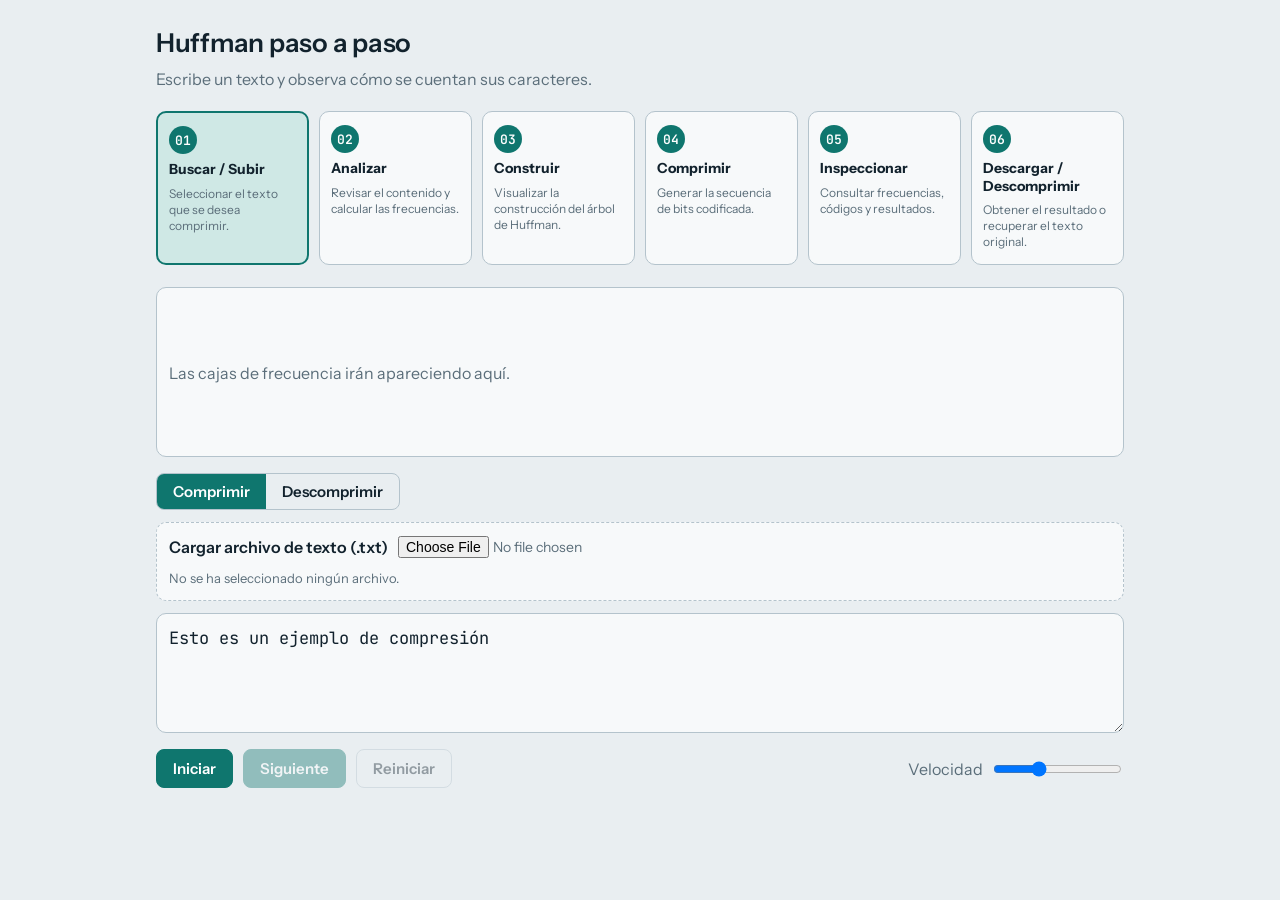
==== huffman_visualizer.html @ 6d9da66b "feat: add local txt file loading" ====
<!DOCTYPE html>
<html lang="es">
<head>
<meta charset="utf-8">
<meta name="viewport" content="width=device-width, initial-scale=1, viewport-fit=cover">
<title>Huffman paso a paso</title>
<link rel="preconnect" href="https://fonts.googleapis.com">
<link href="https://fonts.googleapis.com/css2?family=Instrument+Sans:wght@400;600&family=JetBrains+Mono:wght@400;600&display=swap" rel="stylesheet">
<style>
:root{
  --bg:#e9eef1; --panel:#f7f9fa; --ink:#12222d; --mute:#5b6e7a; --line:#b4c3cc;
  --teal:#0f766e; --teal-t:#cfe8e5; --amber:#e8a010; --on-teal:#fff;
  color-scheme:light;
  box-sizing:border-box;
  padding-top:env(safe-area-inset-top,0px); padding-bottom:env(safe-area-inset-bottom,0px);
}
@media (prefers-color-scheme:dark){
  :root:not([data-theme="light"]){
    --bg:#0f1a21; --panel:#162530; --ink:#e3edf2; --mute:#8fa5b2; --line:#34505f;
    --teal:#3cb8ab; --teal-t:#1e4a4a; --amber:#f2b632; --on-teal:#06231f; color-scheme:dark;
  }
}
:root[data-theme="dark"]{
  --bg:#0f1a21; --panel:#162530; --ink:#e3edf2; --mute:#8fa5b2; --line:#34505f;
  --teal:#3cb8ab; --teal-t:#1e4a4a; --amber:#f2b632; --on-teal:#06231f; color-scheme:dark;
}
html{scroll-padding-top:env(safe-area-inset-top,0px)}
*{box-sizing:border-box}
body{margin:0;background:var(--bg);color:var(--ink);font:16px/1.5 "Instrument Sans",system-ui,sans-serif}
main{max-width:1000px;margin:0 auto;padding:24px 16px 48px}
h1{font-size:26px;margin:0 0 4px;font-weight:600;letter-spacing:-.01em}
.sub{margin:0 0 20px;color:var(--mute)}
.panel{background:var(--panel);border:1px solid var(--line);border-radius:10px;padding:14px}
#stack{display:flex;gap:12px;align-items:flex-start;overflow-x:auto;position:relative;min-height:170px;padding:12px 4px 10px;margin-bottom:16px}
#stack:empty::before{content:"Las cajas de frecuencia irán apareciendo aquí.";color:var(--mute);align-self:center;padding-left:8px}
.box{flex:none;width:68px;display:flex;flex-direction:column;align-items:center;gap:6px}
.count{font:600 18px "JetBrains Mono",ui-monospace,monospace;height:26px;opacity:0;transition:opacity .3s}
.counting .count{opacity:1}
.body{width:100%;min-height:64px;border:2px solid var(--teal);border-radius:8px;background:var(--teal-t);padding:4px;display:flex;flex-wrap:wrap;gap:2px;align-content:flex-start}
.l{width:26px;height:26px;line-height:26px;text-align:center;font:600 15px "JetBrains Mono",ui-monospace,monospace;color:var(--ink);transition:opacity .2s,transform .2s}
.l.out{opacity:0;transform:scale(.4)}
.key{font:600 14px "JetBrains Mono",ui-monospace,monospace;color:var(--mute);min-width:26px;text-align:center;border-top:2px solid var(--line);padding-top:2px}
#view{position:relative;max-height:42vh;overflow:auto;padding:6px;margin-bottom:16px}
.cell{display:inline-block;width:32px;height:32px;line-height:32px;text-align:center;border-radius:4px;font:400 20px "JetBrains Mono",ui-monospace,monospace;vertical-align:top;transition:background .3s}
.cell.seen{background:var(--teal-t)}
.cell.nl{color:var(--mute);font-size:14px}
#ptr{position:absolute;left:0;top:0;width:32px;height:32px;border:2px solid var(--amber);border-radius:4px;pointer-events:none;transition:transform .2s ease}
.fly{position:fixed;z-index:50;transform-origin:0 0;text-align:center;font:600 20px "JetBrains Mono",ui-monospace,monospace;line-height:32px;color:var(--amber);pointer-events:none}

.file-picker{
  display:flex;
  flex-wrap:wrap;
  align-items:center;
  gap:10px;
  margin:0 0 12px;
  padding:12px;
  border:1px dashed var(--line);
  border-radius:10px;
  background:var(--panel);
}
.file-picker label{font-weight:600;color:var(--ink)}
.file-picker input[type="file"]{
  max-width:100%;
  color:var(--mute);
  font:14px "Instrument Sans",system-ui,sans-serif;
}
.file-info{
  flex-basis:100%;
  color:var(--mute);
  font-size:13px;
  overflow-wrap:anywhere;
}

textarea{display:block;width:100%;min-height:120px;resize:vertical;margin-bottom:16px;padding:12px;border:1px solid var(--line);border-radius:10px;background:var(--panel);color:var(--ink);font:400 17px/1.5 "JetBrains Mono",ui-monospace,monospace}
textarea:focus-visible,button:focus-visible,input:focus-visible{outline:3px solid var(--amber);outline-offset:2px}
.bar{display:flex;flex-wrap:wrap;gap:10px;align-items:center}
button{font:600 15px "Instrument Sans",system-ui,sans-serif;padding:9px 16px;border-radius:8px;border:1px solid var(--teal);background:var(--teal);color:var(--on-teal);cursor:pointer}
button.ghost{background:transparent;color:var(--ink);border-color:var(--line)}
button:disabled{opacity:.4;cursor:not-allowed}
label.sp{display:flex;gap:8px;align-items:center;color:var(--mute);margin-left:auto}
#status{min-height:1.5em;margin:14px 0 0;color:var(--mute)}
[hidden]{display:none!important}
#tree{overflow:auto;margin-bottom:16px;padding:12px}
#tin{position:relative}
#arrows{position:absolute;left:0;top:0;overflow:visible;pointer-events:none}
#arrows line{stroke:var(--mute);stroke-width:2}
#arrows marker path{fill:var(--mute)}
.node{position:absolute;left:0;top:0;width:52px;height:52px;border-radius:50%;display:flex;flex-direction:column;align-items:center;justify-content:center;border:2px solid var(--teal);background:var(--teal-t);line-height:1.1}
.node.in{border-color:var(--mute);background:var(--panel)}
.node.hot{outline:3px solid var(--amber);outline-offset:2px}
.node .w{font:600 16px "JetBrains Mono",ui-monospace,monospace}
.node .c{font:600 13px "JetBrains Mono",ui-monospace,monospace;color:var(--mute)}
.elabel{position:absolute;width:22px;height:22px;border-radius:50%;background:var(--panel);border:2px solid var(--amber);color:var(--ink);font:600 13px "JetBrains Mono",ui-monospace,monospace;display:flex;align-items:center;justify-content:center;transform:translate(-50%,-50%)}
.cbox{position:absolute;left:0;top:0;min-width:30px;height:28px;padding:0 7px;border-radius:6px;background:var(--amber);color:#1b1200;font:600 14px "JetBrains Mono",ui-monospace,monospace;display:flex;align-items:center;justify-content:center;white-space:nowrap;z-index:2}
.cbox.done{background:var(--teal-t);color:var(--ink);box-shadow:inset 0 0 0 2px var(--teal)}
#row{display:flex;gap:16px;align-items:flex-start;flex-wrap:wrap}
#row #tree{flex:1 1 420px;min-width:0}
#out{flex:0 1 260px;min-height:96px;margin-bottom:16px;display:flex;flex-wrap:wrap;gap:6px;align-content:flex-start}
.obox{min-width:30px;height:28px;padding:0 7px;border-radius:6px;background:var(--teal-t);color:var(--ink);box-shadow:inset 0 0 0 2px var(--teal);font:600 14px "JetBrains Mono",ui-monospace,monospace;display:flex;align-items:center;justify-content:center}
.cbox.fixed{position:fixed;z-index:60;pointer-events:none}
.seg{display:inline-flex;margin-bottom:12px;border:1px solid var(--line);border-radius:8px;overflow:hidden}
.seg button{background:transparent;color:var(--ink);border:0;border-radius:0;padding:8px 16px}
.seg button[aria-pressed="true"]{background:var(--teal);color:var(--on-teal)}
@media (prefers-reduced-motion:reduce){#ptr,.cell,.l,.count{transition:none}}

/* Flujo visual del proyecto: Issue #13 */
.workflow{
  display:grid;
  grid-template-columns:repeat(6,minmax(0,1fr));
  gap:10px;
  margin:0 0 22px;
}
.workflow-step{
  position:relative;
  min-height:126px;
  padding:13px 11px;
  border:1px solid var(--line);
  border-radius:10px;
  background:var(--panel);
  display:flex;
  flex-direction:column;
  gap:7px;
}
.workflow-step.active{
  border:2px solid var(--teal);
  background:var(--teal-t);
}
.workflow-number{
  width:28px;
  height:28px;
  display:grid;
  place-items:center;
  border-radius:50%;
  background:var(--teal);
  color:var(--on-teal);
  font:600 13px "JetBrains Mono",ui-monospace,monospace;
}
.workflow-step strong{font-size:14px;line-height:1.25}
.workflow-step span:last-child{font-size:12px;color:var(--mute);line-height:1.35}
@media(max-width:760px){
  .workflow{grid-template-columns:repeat(3,minmax(0,1fr))}
}
@media(max-width:440px){
  .workflow{grid-template-columns:repeat(2,minmax(0,1fr))}
}

</style>
</head>
<body>
<main>
  <h1>Huffman paso a paso</h1>
  <p class="sub" id="sub">Escribe un texto y observa cómo se cuentan sus caracteres.</p>

  <section class="workflow" aria-label="Etapas del proceso de compresión Huffman">
    <article class="workflow-step active">
      <span class="workflow-number">01</span>
      <strong>Buscar / Subir</strong>
      <span>Seleccionar el texto que se desea comprimir.</span>
    </article>
    <article class="workflow-step">
      <span class="workflow-number">02</span>
      <strong>Analizar</strong>
      <span>Revisar el contenido y calcular las frecuencias.</span>
    </article>
    <article class="workflow-step">
      <span class="workflow-number">03</span>
      <strong>Construir</strong>
      <span>Visualizar la construcción del árbol de Huffman.</span>
    </article>
    <article class="workflow-step">
      <span class="workflow-number">04</span>
      <strong>Comprimir</strong>
      <span>Generar la secuencia de bits codificada.</span>
    </article>
    <article class="workflow-step">
      <span class="workflow-number">05</span>
      <strong>Inspeccionar</strong>
      <span>Consultar frecuencias, códigos y resultados.</span>
    </article>
    <article class="workflow-step">
      <span class="workflow-number">06</span>
      <strong>Descargar / Descomprimir</strong>
      <span>Obtener el resultado o recuperar el texto original.</span>
    </article>
  </section>

  <div id="stack" class="panel" aria-label="Cajas de frecuencia"></div>

  <div id="row">
  <div id="tree" class="panel" hidden aria-label="Nodos y árbol de Huffman">
    <div id="tin"><svg id="arrows" width="0" height="0"><defs><marker id="ah" viewBox="0 0 10 10" refX="9" refY="5" markerWidth="7" markerHeight="7" orient="auto"><path d="M0 0L10 5L0 10z"/></marker></defs></svg></div>
  </div>
  <div id="out" class="panel" hidden aria-label="Texto codificado"></div>
  </div>

  <div class="seg" role="group" aria-label="Modo"><button id="mc" aria-pressed="true">Comprimir</button><button id="md" aria-pressed="false">Descomprimir</button></div>
  <div class="file-picker">
    <label for="fileInput">Cargar archivo de texto (.txt)</label>
    <input id="fileInput" type="file" accept=".txt,text/plain">
    <span id="fileInfo" class="file-info" aria-live="polite">No se ha seleccionado ningún archivo.</span>
  </div>
  <textarea id="text" aria-label="Texto a analizar">Esto es un ejemplo de compresión</textarea>
  <div id="view" class="panel" hidden></div>

  <div class="bar">
    <button id="start">Iniciar</button>
    <button id="next" disabled>Siguiente</button>
    <button id="reset" class="ghost" disabled>Reiniciar</button>
    <label class="sp">Velocidad <input id="speed" type="range" min="1" max="10" value="4"></label>
  </div>
  <p id="status" aria-live="polite"></p>
</main>

<script>
const CANCEL = Symbol("cancel");
const label = c => c === " " ? "␣" : c === "\n" ? "↵" : c === "\t" ? "⇥" : c;

class HuffmanViz {
  #text; #view; #stack; #status; #start; #next; #reset; #speed; #fileInput; #fileInfo;
  #fileBytes = new Uint8Array();
  #ptr = null; #cells = []; #boxes = new Map(); #token = 0;
  #tree; #tin; #arrows; #out; #mc; #md; #sub; #mode = "c"; #busy = false; #dActive = false; #ctext = ""; #chars = []; #codes = new Map(); #nodes = []; #queue = []; #stage = 0;

  constructor() {
    const g = id => document.getElementById(id);
    this.#text = g("text"); this.#view = g("view"); this.#stack = g("stack");
    this.#status = g("status"); this.#start = g("start"); this.#next = g("next");
    this.#reset = g("reset"); this.#speed = g("speed");
    this.#fileInput = g("fileInput"); this.#fileInfo = g("fileInfo");
    this.#fileInput.addEventListener("change", () => this.#loadFile());
    this.#tree = g("tree"); this.#tin = g("tin"); this.#arrows = g("arrows"); this.#out = g("out");
    this.#mc = g("mc"); this.#md = g("md"); this.#sub = g("sub");
    this.#mc.onclick = () => this.#setMode("c");
    this.#md.onclick = () => this.#setMode("d");
    this.#start.onclick = () => this.#run();
    this.#next.onclick = () => this.#advance();
    this.#reset.onclick = () => this.#restore();
    this.#sync();
  }

  async #loadFile() {
    const file = this.#fileInput.files?.[0];
    if (!file) return;

    if (!file.name.toLowerCase().endsWith(".txt")) {
      this.#fileInfo.textContent = "Selecciona un archivo con extensión .txt.";
      this.#status.textContent = "Formato no válido. Solo se permiten archivos .txt.";
      this.#fileInput.value = "";
      return;
    }

    try {
      // Se leen los bytes originales del archivo y se conservan en un Uint8Array.
      this.#fileBytes = new Uint8Array(await file.arrayBuffer());

      // La visualización actual trabaja con texto; por eso decodificamos los bytes UTF-8.
      const content = new TextDecoder("utf-8", { fatal: true }).decode(this.#fileBytes);

      this.#restore();
      this.#text.value = content;
      this.#ctext = content;
      this.#fileInfo.textContent =
        `${file.name} · ${this.#fileBytes.length.toLocaleString("es-MX")} bytes`;
      this.#status.textContent =
        `Archivo cargado correctamente: ${this.#fileBytes.length} bytes leídos en un Uint8Array. Pulsa Iniciar para analizar el texto.`;
      this.#text.hidden = false;
      this.#view.hidden = true;
    } catch (error) {
      this.#fileBytes = new Uint8Array();
      this.#fileInput.value = "";
      this.#fileInfo.textContent = "No se pudo leer el archivo como texto UTF-8.";
      this.#status.textContent =
        "Error al cargar el archivo. Verifica que sea un .txt codificado en UTF-8.";
    }
  }

  get #step() { return 1200 / Number(this.#speed.value); }

  #sleep(ms, t) {
    return new Promise(r => setTimeout(r, ms)).then(() => { if (t !== this.#token) throw CANCEL; });
  }

  #build(chars) {
    this.#text.hidden = true;
    this.#view.hidden = false;
    this.#view.innerHTML = "";
    this.#stack.innerHTML = "";
    this.#stack.classList.remove("counting");
    this.#boxes.clear();
    this.#clearTree();
    this.#chars = chars;
    this.#cells = chars.map(ch => {
      const s = document.createElement("span");
      s.className = "cell" + (ch === "\n" ? " nl" : "");
      s.textContent = ch === " " ? "\u00a0" : ch === "\n" ? "↵" : ch;
      this.#view.append(s);
      if (ch === "\n") this.#view.append(document.createElement("br"));
      return s;
    });
    this.#ptr = document.createElement("div");
    this.#ptr.id = "ptr";
    this.#view.append(this.#ptr);
  }

  #newBox(ch) {
    const el = document.createElement("div");
    el.className = "box";
    el.innerHTML = '<div class="count">0</div><div class="body"></div><div class="key"></div>';
    el.querySelector(".key").textContent = label(ch);
    this.#stack.append(el);
    const box = { el, body: el.querySelector(".body"), count: el.querySelector(".count"), n: 0, letters: [] };
    this.#boxes.set(ch, box);
    return box;
  }

  #addLetter(box, ch) {
    const l = document.createElement("div");
    l.className = "l";
    l.textContent = label(ch);
    box.body.append(l);
    box.letters.push(l);
    return l;
  }

  #reveal(box) {
    const s = this.#stack, b = box.el;
    if (b.offsetLeft < s.scrollLeft || b.offsetLeft + b.offsetWidth > s.scrollLeft + s.clientWidth) {
      s.scrollLeft = b.offsetLeft - s.clientWidth / 2;
    }
  }

  async #run() {
    if (this.#mode === "d") return this.#runDecomp();
    const chars = [...this.#text.value];
    if (!chars.length) {
      this.#status.textContent = "Escribe un texto para empezar.";
      this.#text.focus();
      return;
    }
    const t = ++this.#token;
    this.#build(chars);
    this.#next.disabled = true;
    this.#busy = true;
    this.#sync();
    try {
      await this.#countPhase(chars, t);
      await this.#clearPhase(t);
    } catch (e) {
      if (e !== CANCEL) throw e;
    } finally {
      if (t === this.#token) { this.#busy = false; this.#sync(); }
    }
  }

  async #countPhase(chars, t) {
    for (let i = 0; i < chars.length; i++) {
      const ch = chars[i], cell = this.#cells[i], step = this.#step;
      this.#status.textContent = `Etapa 1: leyendo carácter ${i + 1} de ${chars.length}`;
      cell.scrollIntoView({ block: "nearest" });
      this.#ptr.style.transitionDuration = Math.min(300, step * 0.5) + "ms";
      this.#ptr.style.transform = `translate(${cell.offsetLeft}px,${cell.offsetTop}px)`;
      await this.#sleep(step * 0.6, t);

      let box = this.#boxes.get(ch);
      if (!box) {
        box = this.#newBox(ch);
        this.#reveal(box);
        box.el.animate([{ opacity: 0, transform: "scale(.6)" }, { opacity: 1, transform: "none" }], { duration: step * 0.5, easing: "ease-out" });
        await this.#sleep(step * 0.5, t);
        const l = this.#addLetter(box, ch);
        l.animate([{ transform: "scale(0)" }, { transform: "none" }], { duration: step * 0.3 });
        await this.#sleep(step * 0.3, t);
      } else {
        this.#reveal(box);
        const slot = this.#addLetter(box, ch);
        slot.style.visibility = "hidden";
        const a = cell.getBoundingClientRect(), b = slot.getBoundingClientRect();
        const f = document.createElement("div");
        f.className = "fly";
        f.textContent = label(ch);
        Object.assign(f.style, { left: a.left + "px", top: a.top + "px", width: a.width + "px", height: a.height + "px" });
        document.body.append(f);
        const d = Math.min(700, Math.max(200, step * 0.9));
        try {
          f.animate(
            [{ transform: "none" }, { transform: `translate(${b.left - a.left}px,${b.top - a.top}px) scale(${b.width / a.width},${b.height / a.height})` }],
            { duration: d, easing: "ease-in-out", fill: "forwards" }
          );
          await this.#sleep(d, t);
          slot.style.visibility = "visible";
        } finally { f.remove(); }
      }
      cell.classList.add("seen");
    }
  }

  async #clearPhase(t) {
    this.#status.textContent = "Etapa 2: contando las apariciones de cada carácter";
    this.#stack.classList.add("counting");
    await this.#sleep(this.#step, t);
    let any = true;
    while (any) {
      any = false;
      for (const b of this.#boxes.values()) {
        const l = b.letters.pop();
        if (!l) continue;
        any = true;
        l.classList.add("out");
        setTimeout(() => l.remove(), 220);
        b.count.textContent = ++b.n;
        b.count.animate([{ transform: "scale(1.5)" }, { transform: "none" }], { duration: 220 });
      }
      await this.#sleep(this.#step * 0.6, t);
    }
    const total = this.#cells.length;
    this.#status.textContent = `Listo: ${this.#boxes.size} caracteres distintos en ${total} en total. Pulsa Siguiente para continuar.`;
    this.#stage = 2;
    this.#next.disabled = false;
  }

  #clearTree() {
    this.#nodes = []; this.#queue = []; this.#stage = 0;
    this.#tree.hidden = true;
    this.#out.hidden = true; this.#out.innerHTML = ""; this.#codes.clear();
    this.#tin.querySelectorAll(".node,.elabel,.cbox").forEach(n => n.remove());
    this.#arrows.querySelectorAll("line").forEach(n => n.remove());
  }

  #mkNode(o) {
    const el = document.createElement("div");
    el.className = "node" + (o.l ? " in" : "");
    el.innerHTML = '<span class="w"></span>' + (o.l ? "" : '<span class="c"></span>');
    el.querySelector(".w").textContent = o.w;
    if (!o.l) el.querySelector(".c").textContent = label(o.ch);
    this.#tin.append(el);
    o.el = el; o.lines = [];
    if (o.l) {
      for (const c of [o.l, o.r]) {
        const ln = document.createElementNS("http://www.w3.org/2000/svg", "line");
        ln.setAttribute("marker-end", "url(#ah)");
        this.#arrows.append(ln);
        o.lines.push([ln, c]);
      }
    }
    this.#nodes.push(o);
    return o;
  }

  #draw(o) {
    o.el.style.transform = `translate(${o.x - 26}px,${o.y - 26}px)`;
    for (const [ln, c] of o.lines) {
      const dx = c.x - o.x, dy = c.y - o.y, len = Math.hypot(dx, dy) || 1;
      ln.setAttribute("x1", o.x + dx / len * 26); ln.setAttribute("y1", o.y + dy / len * 26);
      ln.setAttribute("x2", c.x - dx / len * 29); ln.setAttribute("y2", c.y - dy / len * 29);
    }
  }

  #layout() {
    const SLOT = 64, GAP = 84;
    let idx = 0;
    const h = o => o.l ? 1 + Math.max(h(o.l), h(o.r)) : 0;
    const H = Math.max(0, ...this.#queue.map(h));
    const walk = o => {
      if (!o.l) o.tx = idx++ * SLOT + SLOT / 2;
      else { walk(o.l); walk(o.r); o.tx = (o.l.tx + o.r.tx) / 2; }
      o.ty = 34 + (H - h(o)) * GAP;
    };
    this.#queue.forEach(walk);
    const w = idx * SLOT, ht = 68 + H * GAP;
    this.#tin.style.width = w + "px"; this.#tin.style.height = ht + "px";
    this.#arrows.setAttribute("width", w); this.#arrows.setAttribute("height", ht);
  }

  async #tween(d, t) {
    const ns = this.#nodes, t0 = performance.now();
    ns.forEach(o => { o.x0 = o.x; o.y0 = o.y; });
    await new Promise(res => {
      const f = now => {
        if (t !== this.#token) return res();
        const p = Math.min(1, (now - t0) / d), e = p < 0.5 ? 2 * p * p : 1 - Math.pow(-2 * p + 2, 2) / 2;
        for (const o of ns) { o.x = o.x0 + (o.tx - o.x0) * e; o.y = o.y0 + (o.ty - o.y0) * e; this.#draw(o); }
        p < 1 ? requestAnimationFrame(f) : res();
      };
      requestAnimationFrame(f);
    });
    if (t !== this.#token) throw CANCEL;
  }

  async #sortPhase(t) {
    const step = this.#step;
    this.#status.textContent = "Etapa 3: ordenando los nodos de menor a mayor frecuencia";
    this.#tree.hidden = false;
    this.#tree.scrollIntoView({ block: "nearest" });
    const origin = this.#tin.getBoundingClientRect();
    const nodes = [...this.#boxes.entries()].map(([ch, b], i) => {
      const r = b.el.getBoundingClientRect();
      const o = this.#mkNode({ w: b.n, ch, i });
      o.x = r.left + r.width / 2 - origin.left; o.y = 34;
      return o;
    });
    this.#queue = [...nodes].sort((a, b) => a.w - b.w || a.i - b.i);
    this.#layout();
    nodes.forEach(o => { this.#draw(o); o.el.animate([{ opacity: 0 }, { opacity: 1 }], { duration: step * 0.5 }); });
    await this.#sleep(step * 0.7, t);
    await this.#tween(Math.min(1800, step * 3), t);
  }

  async #mergePhase(t) {
    const q = this.#queue, step = this.#step;
    if (q.length < 2) { this.#status.textContent = "Solo hay un carácter distinto: el árbol es un único nodo."; return; }
    const fade = [{ opacity: 0 }, { opacity: 1 }];
    while (q.length > 1) {
      const [a, b] = q;
      this.#status.textContent = `Etapa 4: combinando ${a.w} + ${b.w} = ${a.w + b.w}`;
      a.el.classList.add("hot"); b.el.classList.add("hot");
      await this.#sleep(step * 0.6, t);
      q.splice(0, 2);
      const p = this.#mkNode({ w: a.w + b.w, l: a, r: b });
      q.unshift(p);
      this.#layout();
      p.x = p.tx; p.y = p.ty;
      this.#nodes.forEach(o => this.#draw(o));
      p.el.animate(fade, { duration: step * 0.5 });
      p.lines.forEach(([ln]) => ln.animate(fade, { duration: step * 0.5 }));
      await this.#tween(step * 0.8, t);
      a.el.classList.remove("hot"); b.el.classList.remove("hot");
      q.shift();
      let i = q.findIndex(o => o.w > p.w);
      if (i < 0) i = q.length;
      q.splice(i, 0, p);
      if (i > 0) { this.#layout(); await this.#tween(step * 1.2, t); }
    }
    this.#status.textContent = `Árbol de Huffman completo: la raíz suma ${q[0].w}.`;
  }

  #sync() {
    const lock = this.#busy || (this.#stage > 0 && this.#stage < 6), d = this.#mode === "d";
    this.#mc.disabled = lock; this.#md.disabled = lock;
    this.#fileInput.disabled = lock || d;
    this.#start.disabled = this.#busy || (!d && this.#stage > 0 && this.#stage < 6);
    this.#reset.disabled = !(this.#busy || (d ? this.#dActive : this.#stage > 0));
    if (d) this.#next.disabled = true;
  }

  #cleanD() {
    this.#dActive = false;
    document.querySelectorAll(".fly,.cbox.fixed").forEach(n => n.remove());
    this.#tin.querySelectorAll(".dbox").forEach(n => n.remove());
  }

  #setMode(m) {
    if (m === this.#mode) return;
    this.#cleanD();
    this.#mode = m;
    this.#mc.setAttribute("aria-pressed", m === "c");
    this.#md.setAttribute("aria-pressed", m === "d");
    this.#view.hidden = true;
    this.#text.hidden = false;
    this.#next.disabled = true;
    if (m === "d") {
      this.#ctext = this.#text.value;
      const ready = this.#stage === 6;
      this.#text.value = ready ? this.#chars.map(c => this.#codes.get(c)?.code ?? "").join("") : "";
      this.#text.placeholder = "Escribe una secuencia de 0 y 1";
      this.#text.setAttribute("aria-label", "Secuencia binaria a decodificar");
      this.#sub.textContent = "Escribe una secuencia de 0 y 1 y observa cómo el árbol la convierte en texto.";
      this.#status.textContent = ready ? "" : "Primero comprime un texto para construir el árbol.";
    } else {
      this.#text.value = this.#ctext;
      this.#text.placeholder = "";
      this.#text.setAttribute("aria-label", "Texto a analizar");
      this.#sub.textContent = "Escribe un texto y observa cómo se cuentan sus caracteres.";
      this.#status.textContent = "";
    }
    this.#sync();
  }

  async #runDecomp() {
    if (this.#stage !== 6) { this.#status.textContent = "Primero comprime un texto para construir el árbol."; return; }
    const raw = this.#text.value.replace(/\s+/g, "");
    if (!raw) { this.#status.textContent = "Escribe una secuencia de 0 y 1 para empezar."; this.#text.focus(); return; }
    if (/[^01]/.test(raw)) { this.#status.textContent = "Solo se admiten los caracteres 0 y 1."; return; }
    const bits = [...raw], t = ++this.#token;
    this.#cleanD();
    this.#dActive = true; this.#busy = true;
    this.#text.hidden = true; this.#view.hidden = false;
    this.#view.innerHTML = ""; this.#out.innerHTML = ""; this.#view.scrollTop = 0;
    this.#cells = bits.map(b => {
      const s = document.createElement("span");
      s.className = "cell"; s.textContent = b;
      this.#view.append(s);
      return s;
    });
    this.#ptr = document.createElement("div");
    this.#ptr.id = "ptr";
    this.#view.append(this.#ptr);
    this.#sync();
    try {
      await this.#decodePhase(bits, t);
    } catch (e) {
      if (e !== CANCEL) throw e;
    } finally {
      if (t === this.#token) { this.#busy = false; this.#sync(); }
    }
  }

  #restoreDecomp() {
    this.#token++;
    this.#busy = false;
    this.#cleanD();
    this.#out.innerHTML = "";
    this.#view.hidden = true;
    this.#text.hidden = false;
    this.#status.textContent = "";
    this.#sync();
  }

  async #decodePhase(bits, t) {
    const step = this.#step, v = this.#view, root = this.#queue[0], n = bits.length;
    const fade = [{ opacity: 0 }, { opacity: 1 }];
    const pos = (x, y) => `translate(${x}px,${y}px) translate(-50%,-50%)`;
    const glide = (el, from, to, d) => {
      el.style.transform = to;
      el.animate([{ transform: from }, { transform: to }], { duration: d, easing: "ease-in-out" });
    };
    const d = Math.min(550, step * 0.7);
    let node = root, box = null, count = 0;
    for (let i = 0; i < n; i++) {
      const bit = bits[i], cell = this.#cells[i];
      this.#status.textContent = `Descomprimiendo: leyendo bit ${i + 1} de ${n}`;
      if (cell.offsetTop < v.scrollTop || cell.offsetTop + 32 > v.scrollTop + v.clientHeight) v.scrollTop = cell.offsetTop - v.clientHeight / 2;
      this.#ptr.style.transitionDuration = Math.min(300, step * 0.5) + "ms";
      this.#ptr.style.transform = `translate(${cell.offsetLeft}px,${cell.offsetTop}px)`;
      if (!box) {
        box = document.createElement("div");
        box.className = "cbox dbox";
        box.style.transform = pos(root.x, root.y);
        this.#tin.append(box);
        box.animate(fade, { duration: step * 0.3 });
      }
      this.#frame([cell, box]);
      await this.#sleep(step * 0.5, t);

      const a = cell.getBoundingClientRect(), b = box.getBoundingClientRect();
      const f = document.createElement("div");
      f.className = "fly"; f.textContent = bit;
      Object.assign(f.style, { left: a.left + "px", top: a.top + "px", width: a.width + "px", height: a.height + "px" });
      document.body.append(f);
      try {
        f.animate(
          [{ transform: "none" }, { transform: `translate(${b.left + b.width / 2 - a.left - a.width * 0.3}px,${b.top + b.height / 2 - a.top - a.height * 0.3}px) scale(.6)` }],
          { duration: d, easing: "ease-in-out", fill: "forwards" }
        );
        await this.#sleep(d, t);
      } finally { f.remove(); }
      box.textContent += bit;
      cell.classList.add("seen");

      if (node.l) {
        const next = bit === "0" ? node.l : node.r;
        await this.#sleep(step * 0.2, t);
        glide(box, pos(node.x, node.y), pos(next.x, next.y), d);
        await this.#sleep(d, t);
        node = next;
      }
      if (!node.l) {
        box.textContent = label(node.ch);
        await this.#sleep(step * 0.4, t);
        const slot = document.createElement("div");
        slot.className = "obox"; slot.textContent = label(node.ch); slot.style.visibility = "hidden";
        this.#out.append(slot);
        this.#frame([box, slot]);
        const r = box.getBoundingClientRect(), c = slot.getBoundingClientRect();
        const ox = r.left + r.width / 2, oy = r.top + r.height / 2;
        const g = document.createElement("div");
        g.className = "cbox fixed"; g.textContent = label(node.ch);
        g.style.left = ox + "px"; g.style.top = oy + "px"; g.style.transform = pos(0, 0);
        document.body.append(g);
        box.remove();
        try {
          glide(g, pos(0, 0), pos(c.left + c.width / 2 - ox, c.top + c.height / 2 - oy), d);
          await this.#sleep(d, t);
          slot.style.visibility = "visible";
        } finally { g.remove(); }
        box = null; node = root; count++;
      }
    }
    this.#status.textContent = box
      ? `Descompresión terminada: ${count} caracteres. Los últimos bits no llegan a ninguna hoja.`
      : `Descompresión completa: ${count} caracteres recuperados.`;
  }

  #frame(els) {
    const r = els.map(e => e.getBoundingClientRect()), vh = window.innerHeight;
    const top = Math.min(...r.map(x => x.top)), bot = Math.max(...r.map(x => x.bottom));
    if (top >= 8 && bot <= vh - 8) return;
    window.scrollBy(0, bot - top <= vh - 16 ? (top + bot) / 2 - vh / 2 : r[0].top - vh / 2);
  }

  async #composePhase(t) {
    const step = this.#step, v = this.#view, n = this.#chars.length;
    this.#out.hidden = false;
    this.#cells.forEach(c => c.classList.remove("seen"));
    v.scrollTop = 0;
    const pos = (x, y) => `translate(${x}px,${y}px) translate(-50%,-50%)`;
    const glide = (el, from, to, d) => {
      el.style.transform = to;
      el.animate([{ transform: from }, { transform: to }], { duration: d, easing: "ease-in-out" });
    };
    const d = Math.min(550, step * 0.7);
    let bits = 0;
    for (let i = 0; i < n; i++) {
      const ch = this.#chars[i], cell = this.#cells[i], { leaf, code } = this.#codes.get(ch);
      this.#status.textContent = `Etapa 6: codificando carácter ${i + 1} de ${n}`;
      if (cell.offsetTop < v.scrollTop || cell.offsetTop + 32 > v.scrollTop + v.clientHeight) v.scrollTop = cell.offsetTop - v.clientHeight / 2;
      this.#ptr.style.transitionDuration = Math.min(300, step * 0.5) + "ms";
      this.#ptr.style.transform = `translate(${cell.offsetLeft}px,${cell.offsetTop}px)`;
      const slot = document.createElement("div");
      slot.className = "obox"; slot.textContent = code; slot.style.visibility = "hidden";
      this.#out.append(slot);
      this.#frame([cell, leaf.el, slot]);
      await this.#sleep(step * 0.5, t);

      const a = cell.getBoundingClientRect(), b = leaf.el.getBoundingClientRect(), c = slot.getBoundingClientRect();
      const ox = a.left + a.width / 2, oy = a.top + a.height / 2;
      const p1 = pos(b.left + b.width / 2 - ox, b.top + b.height / 2 - oy);
      const f = document.createElement("div");
      f.className = "cbox fixed"; f.textContent = label(ch);
      f.style.left = ox + "px"; f.style.top = oy + "px"; f.style.transform = pos(0, 0);
      document.body.append(f);
      try {
        glide(f, pos(0, 0), p1, d);
        await this.#sleep(d, t);
        f.textContent = code;
        await this.#sleep(step * 0.3, t);
        glide(f, p1, pos(c.left + c.width / 2 - ox, c.top + c.height / 2 - oy), d);
        await this.#sleep(d, t);
        slot.style.visibility = "visible";
      } finally { f.remove(); }
      cell.classList.add("seen");
      bits += code.length;
    }
    this.#status.textContent = `Texto codificado: ${bits} bits en lugar de ${n * 8} (8 bits por carácter).`;
  }

  async #codePhase(t) {
    const step = this.#step, root = this.#queue[0], fade = [{ opacity: 0 }, { opacity: 1 }];
    this.#status.textContent = "Etapa 5: asignando códigos (arista izquierda = 0, derecha = 1)";
    this.#tin.style.height = (parseFloat(this.#tin.style.height) + 56) + "px";
    const labels = o => {
      if (!o.l) return;
      for (const [c, b] of [[o.l, 0], [o.r, 1]]) {
        const e = document.createElement("div");
        e.className = "elabel"; e.textContent = b;
        e.style.left = (o.x + c.x) / 2 + "px"; e.style.top = (o.y + c.y) / 2 + "px";
        this.#tin.append(e);
        e.animate(fade, { duration: step * 0.5 });
        labels(c);
      }
    };
    labels(root);
    await this.#sleep(step * 0.8, t);

    const paths = [];
    const dfs = (o, nodes, bits) => {
      if (!o.l) { paths.push({ o, nodes, bits }); return; }
      dfs(o.l, [...nodes, o.l], [...bits, 0]);
      dfs(o.r, [...nodes, o.r], [...bits, 1]);
    };
    dfs(root, [root], []);
    paths.forEach(({ o, bits }) => this.#codes.set(o.ch, { leaf: o, code: bits.join("") || "0" }));

    const pos = (x, y) => `translate(${x}px,${y}px) translate(-50%,-50%)`;
    const glide = (el, x, y, d) => {
      const from = el.style.transform;
      el.style.transform = pos(x, y);
      el.animate([{ transform: from }, { transform: pos(x, y) }], { duration: d, easing: "ease-in-out" });
    };
    const d = Math.min(600, step * 0.7);
    for (const { o, nodes, bits } of paths) {
      const box = document.createElement("div");
      box.className = "cbox";
      box.style.transform = pos(root.x, root.y);
      this.#tin.append(box);
      box.animate(fade, { duration: step * 0.3 });
      await this.#sleep(step * 0.4, t);
      for (let i = 1; i < nodes.length; i++) {
        glide(box, nodes[i].x, nodes[i].y, d);
        await this.#sleep(d / 2, t);
        box.textContent += bits[i - 1];
        await this.#sleep(d / 2, t);
      }
      if (!bits.length) box.textContent = "0";
      glide(box, o.x, o.y + 52, d);
      await this.#sleep(d + step * 0.2, t);
      box.classList.add("done");
    }
    this.#status.textContent = `Códigos listos: ${paths.length} hojas, cada una con su código.`;
  }

  async #advance() {
    const t = this.#token;
    this.#next.disabled = true;
    this.#busy = true;
    this.#sync();
    try {
      if (this.#stage === 2) {
        this.#stage = 3;
        await this.#sortPhase(t);
        this.#status.textContent = "Etapa 3 lista: nodos ordenados de menor a mayor. Pulsa Siguiente para combinarlos.";
        this.#next.disabled = false;
      } else if (this.#stage === 3) {
        this.#stage = 4;
        await this.#mergePhase(t);
        this.#status.textContent += " Pulsa Siguiente para generar los códigos.";
        this.#next.disabled = false;
      } else if (this.#stage === 4) {
        this.#stage = 5;
        await this.#codePhase(t);
        this.#status.textContent += " Pulsa Siguiente para componer el texto codificado.";
        this.#next.disabled = false;
      } else if (this.#stage === 5) {
        this.#stage = 6;
        await this.#composePhase(t);
      }
    } catch (e) {
      if (e !== CANCEL) throw e;
    } finally {
      if (t === this.#token) { this.#busy = false; this.#sync(); }
    }
  }

  #restore() {
    if (this.#mode === "d") return this.#restoreDecomp();
    this.#busy = false;
    this.#token++;
    document.querySelectorAll(".fly").forEach(n => n.remove());
    this.#stack.innerHTML = "";
    this.#stack.classList.remove("counting");
    this.#boxes.clear();
    this.#cells = [];
    this.#clearTree();
    this.#view.hidden = true;
    this.#text.hidden = false;
    this.#start.disabled = false;
    this.#next.disabled = true;
    this.#reset.disabled = true;
    this.#status.textContent = "";
    this.#sync();
  }
}

new HuffmanViz();
</script>
</body>
</html>
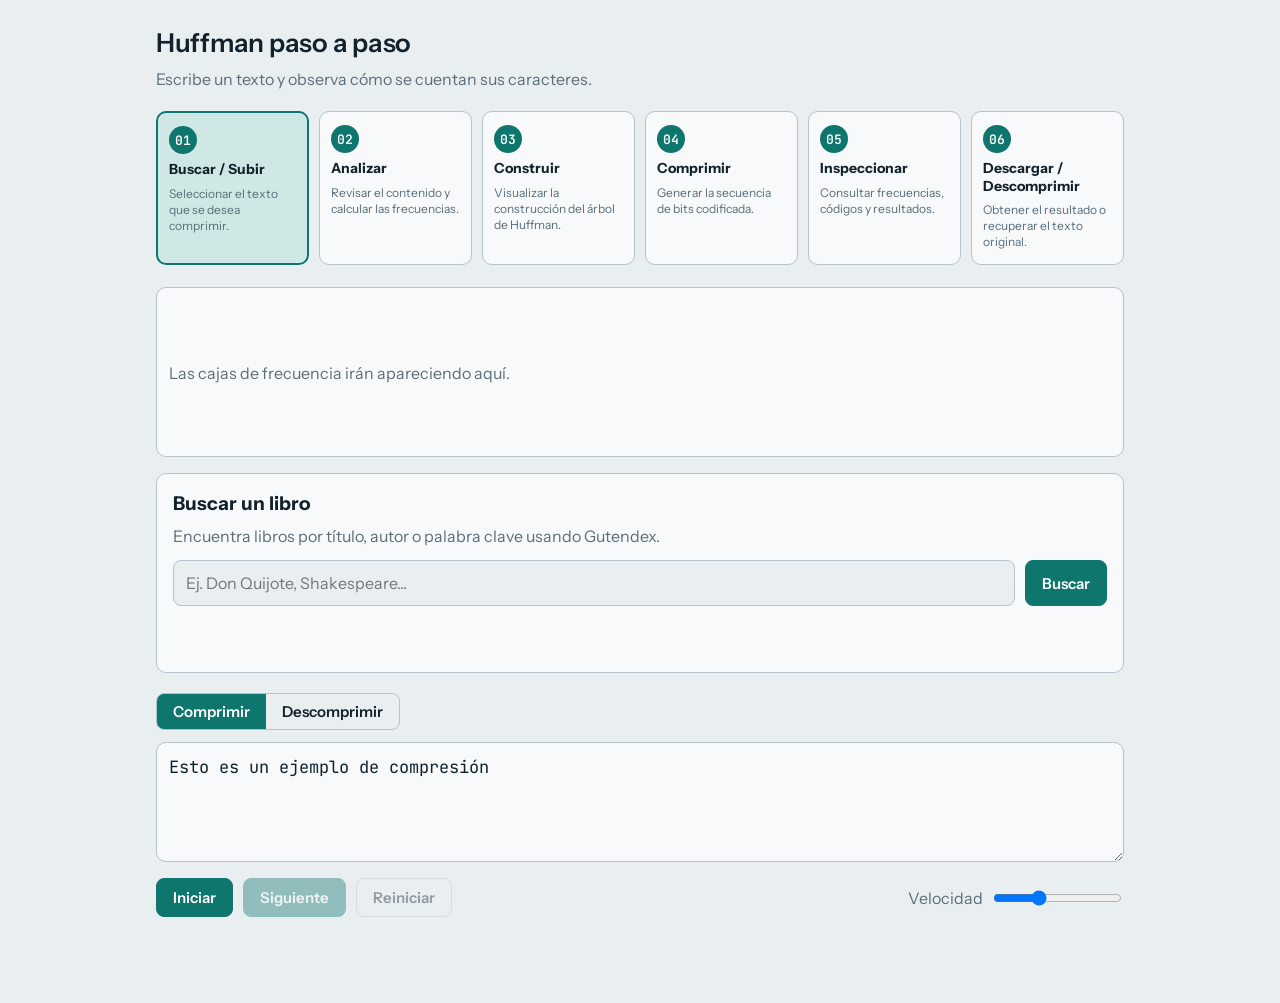
==== commit f55873d0: "Update huffman_visualizer.html feat: add Gutendex book search and selection" ====
--- a/huffman_visualizer.html
+++ b/huffman_visualizer.html
@@ -46,31 +46,6 @@
 .cell.nl{color:var(--mute);font-size:14px}
 #ptr{position:absolute;left:0;top:0;width:32px;height:32px;border:2px solid var(--amber);border-radius:4px;pointer-events:none;transition:transform .2s ease}
 .fly{position:fixed;z-index:50;transform-origin:0 0;text-align:center;font:600 20px "JetBrains Mono",ui-monospace,monospace;line-height:32px;color:var(--amber);pointer-events:none}
-
-.file-picker{
-  display:flex;
-  flex-wrap:wrap;
-  align-items:center;
-  gap:10px;
-  margin:0 0 12px;
-  padding:12px;
-  border:1px dashed var(--line);
-  border-radius:10px;
-  background:var(--panel);
-}
-.file-picker label{font-weight:600;color:var(--ink)}
-.file-picker input[type="file"]{
-  max-width:100%;
-  color:var(--mute);
-  font:14px "Instrument Sans",system-ui,sans-serif;
-}
-.file-info{
-  flex-basis:100%;
-  color:var(--mute);
-  font-size:13px;
-  overflow-wrap:anywhere;
-}
-
 textarea{display:block;width:100%;min-height:120px;resize:vertical;margin-bottom:16px;padding:12px;border:1px solid var(--line);border-radius:10px;background:var(--panel);color:var(--ink);font:400 17px/1.5 "JetBrains Mono",ui-monospace,monospace}
 textarea:focus-visible,button:focus-visible,input:focus-visible{outline:3px solid var(--amber);outline-offset:2px}
 .bar{display:flex;flex-wrap:wrap;gap:10px;align-items:center}
@@ -143,7 +118,95 @@
 @media(max-width:440px){
   .workflow{grid-template-columns:repeat(2,minmax(0,1fr))}
 }
-
+/* Buscador de libros Gutendex - Issue #20 */
+.book-search {
+  margin: 0 0 20px;
+  padding: 16px;
+  border: 1px solid var(--line);
+  border-radius: 10px;
+  background: var(--panel);
+}
+
+.book-search h2 {
+  margin: 0 0 6px;
+  font-size: 19px;
+}
+
+.book-search p {
+  color: var(--mute);
+  margin: 0 0 12px;
+}
+
+.book-search-form {
+  display: flex;
+  gap: 10px;
+  flex-wrap: wrap;
+}
+
+.book-search-form input {
+  flex: 1 1 220px;
+  min-width: 0;
+  padding: 10px 12px;
+  border: 1px solid var(--line);
+  border-radius: 8px;
+  background: var(--bg);
+  color: var(--ink);
+  font: inherit;
+}
+
+#book-results {
+  display: grid;
+  grid-template-columns: repeat(auto-fit, minmax(220px, 1fr));
+  gap: 10px;
+  margin-top: 14px;
+}
+
+.book-result {
+  padding: 12px;
+  border: 1px solid var(--line);
+  border-radius: 8px;
+  background: var(--bg);
+}
+
+.book-result h3 {
+  margin: 0 0 6px;
+  font-size: 16px;
+}
+
+.book-result p {
+  font-size: 13px;
+  margin: 0 0 10px;
+}
+
+.book-result.selected {
+  border: 2px solid var(--teal);
+  background: var(--teal-t);
+}
+
+.book-result button {
+  width: 100%;
+}
+
+#book-search-status {
+  margin-top: 12px;
+  min-height: 1.5em;
+  color: var(--mute);
+}
+
+#selected-book {
+  margin-top: 14px;
+  padding: 12px;
+  border-left: 4px solid var(--teal);
+  background: var(--teal-t);
+  border-radius: 6px;
+  color: var(--ink);
+}
+
+@media(max-width:440px) {
+  .book-search-form button {
+    width: 100%;
+  }
+}
 </style>
 </head>
 <body>
@@ -192,13 +255,32 @@
   </div>
   <div id="out" class="panel" hidden aria-label="Texto codificado"></div>
   </div>
-
+<!-- Buscador de libros Gutendex - Issue #20 -->
+<section class="book-search" aria-labelledby="book-search-title">
+  <h2 id="book-search-title">Buscar un libro</h2>
+  <p>Encuentra libros por título, autor o palabra clave usando Gutendex.</p>
+
+  <form id="book-search-form" class="book-search-form">
+    <input
+      type="search"
+      id="book-search-input"
+      placeholder="Ej. Don Quijote, Shakespeare..."
+      aria-label="Buscar libros"
+      required
+    >
+    <button type="submit" id="book-search-button">Buscar</button>
+  </form>
+
+  <p id="book-search-status" role="status" aria-live="polite"></p>
+
+  <div id="book-results" aria-label="Resultados de búsqueda"></div>
+
+  <div id="selected-book" hidden aria-live="polite">
+    <strong>Libro seleccionado:</strong>
+    <p id="selected-book-info"></p>
+  </div>
+</section>
   <div class="seg" role="group" aria-label="Modo"><button id="mc" aria-pressed="true">Comprimir</button><button id="md" aria-pressed="false">Descomprimir</button></div>
-  <div class="file-picker">
-    <label for="fileInput">Cargar archivo de texto (.txt)</label>
-    <input id="fileInput" type="file" accept=".txt,text/plain">
-    <span id="fileInfo" class="file-info" aria-live="polite">No se ha seleccionado ningún archivo.</span>
-  </div>
   <textarea id="text" aria-label="Texto a analizar">Esto es un ejemplo de compresión</textarea>
   <div id="view" class="panel" hidden></div>
 
@@ -216,8 +298,7 @@
 const label = c => c === " " ? "␣" : c === "\n" ? "↵" : c === "\t" ? "⇥" : c;
 
 class HuffmanViz {
-  #text; #view; #stack; #status; #start; #next; #reset; #speed; #fileInput; #fileInfo;
-  #fileBytes = new Uint8Array();
+  #text; #view; #stack; #status; #start; #next; #reset; #speed;
   #ptr = null; #cells = []; #boxes = new Map(); #token = 0;
   #tree; #tin; #arrows; #out; #mc; #md; #sub; #mode = "c"; #busy = false; #dActive = false; #ctext = ""; #chars = []; #codes = new Map(); #nodes = []; #queue = []; #stage = 0;
 
@@ -226,8 +307,6 @@
     this.#text = g("text"); this.#view = g("view"); this.#stack = g("stack");
     this.#status = g("status"); this.#start = g("start"); this.#next = g("next");
     this.#reset = g("reset"); this.#speed = g("speed");
-    this.#fileInput = g("fileInput"); this.#fileInfo = g("fileInfo");
-    this.#fileInput.addEventListener("change", () => this.#loadFile());
     this.#tree = g("tree"); this.#tin = g("tin"); this.#arrows = g("arrows"); this.#out = g("out");
     this.#mc = g("mc"); this.#md = g("md"); this.#sub = g("sub");
     this.#mc.onclick = () => this.#setMode("c");
@@ -236,42 +315,6 @@
     this.#next.onclick = () => this.#advance();
     this.#reset.onclick = () => this.#restore();
     this.#sync();
-  }
-
-  async #loadFile() {
-    const file = this.#fileInput.files?.[0];
-    if (!file) return;
-
-    if (!file.name.toLowerCase().endsWith(".txt")) {
-      this.#fileInfo.textContent = "Selecciona un archivo con extensión .txt.";
-      this.#status.textContent = "Formato no válido. Solo se permiten archivos .txt.";
-      this.#fileInput.value = "";
-      return;
-    }
-
-    try {
-      // Se leen los bytes originales del archivo y se conservan en un Uint8Array.
-      this.#fileBytes = new Uint8Array(await file.arrayBuffer());
-
-      // La visualización actual trabaja con texto; por eso decodificamos los bytes UTF-8.
-      const content = new TextDecoder("utf-8", { fatal: true }).decode(this.#fileBytes);
-
-      this.#restore();
-      this.#text.value = content;
-      this.#ctext = content;
-      this.#fileInfo.textContent =
-        `${file.name} · ${this.#fileBytes.length.toLocaleString("es-MX")} bytes`;
-      this.#status.textContent =
-        `Archivo cargado correctamente: ${this.#fileBytes.length} bytes leídos en un Uint8Array. Pulsa Iniciar para analizar el texto.`;
-      this.#text.hidden = false;
-      this.#view.hidden = true;
-    } catch (error) {
-      this.#fileBytes = new Uint8Array();
-      this.#fileInput.value = "";
-      this.#fileInfo.textContent = "No se pudo leer el archivo como texto UTF-8.";
-      this.#status.textContent =
-        "Error al cargar el archivo. Verifica que sea un .txt codificado en UTF-8.";
-    }
   }
 
   get #step() { return 1200 / Number(this.#speed.value); }
@@ -536,7 +579,6 @@
   #sync() {
     const lock = this.#busy || (this.#stage > 0 && this.#stage < 6), d = this.#mode === "d";
     this.#mc.disabled = lock; this.#md.disabled = lock;
-    this.#fileInput.disabled = lock || d;
     this.#start.disabled = this.#busy || (!d && this.#stage > 0 && this.#stage < 6);
     this.#reset.disabled = !(this.#busy || (d ? this.#dActive : this.#stage > 0));
     if (d) this.#next.disabled = true;
@@ -852,5 +894,112 @@
 
 new HuffmanViz();
 </script>
+  <script>
+// ========================================
+// BUSCADOR DE LIBROS GUTENDEX - ISSUE #20
+// ========================================
+
+const bookSearchForm = document.getElementById("book-search-form");
+const bookSearchInput = document.getElementById("book-search-input");
+const bookSearchStatus = document.getElementById("book-search-status");
+const bookResults = document.getElementById("book-results");
+const selectedBook = document.getElementById("selected-book");
+const selectedBookInfo = document.getElementById("selected-book-info");
+
+// Guardar el libro seleccionado para futuras funciones
+window.libroGutendexSeleccionado = null;
+
+// Buscar libros en Gutendex
+bookSearchForm.addEventListener("submit", async (event) => {
+  event.preventDefault();
+
+  const query = bookSearchInput.value.trim();
+
+  if (!query) {
+    bookSearchStatus.textContent = "Escribe un título, autor o palabra clave.";
+    return;
+  }
+
+  bookResults.replaceChildren();
+  selectedBook.hidden = true;
+
+  bookSearchStatus.textContent = "Buscando libros...";
+  const searchButton = document.getElementById("book-search-button");
+  searchButton.disabled = true;
+
+  try {
+    const url = new URL("https://gutendex.com/books/");
+    url.searchParams.set("search", query);
+
+    const response = await fetch(url);
+
+    if (!response.ok) {
+      throw new Error("No se pudo consultar Gutendex.");
+    }
+
+    const data = await response.json();
+
+    if (!data.results || data.results.length === 0) {
+      bookSearchStatus.textContent = "No se encontraron libros. Intenta otra búsqueda.";
+      return;
+    }
+
+    const books = data.results.slice(0, 10);
+
+    bookSearchStatus.textContent =
+      `Se encontraron ${data.count} resultados. Mostrando ${books.length}.`;
+
+    books.forEach((book) => {
+      const card = document.createElement("article");
+      card.className = "book-result";
+
+      const title = document.createElement("h3");
+      title.textContent = book.title;
+
+      const authors = document.createElement("p");
+      authors.textContent = book.authors.length
+        ? "Autor: " + book.authors.map(author => author.name).join(", ")
+        : "Autor desconocido";
+
+      const button = document.createElement("button");
+      button.type = "button";
+      button.className = "ghost";
+      button.textContent = "Seleccionar libro";
+
+      button.addEventListener("click", () => {
+        // Guardar los datos del libro seleccionado
+        window.libroGutendexSeleccionado = book;
+
+        // Actualizar la interfaz
+        document.querySelectorAll(".book-result").forEach((item) => {
+          item.classList.remove("selected");
+          const itemButton = item.querySelector("button");
+          itemButton.textContent = "Seleccionar libro";
+        });
+
+        card.classList.add("selected");
+        button.textContent = "Libro seleccionado";
+
+        selectedBookInfo.textContent =
+          `${book.title} — ${authors.textContent}`;
+
+        selectedBook.hidden = false;
+
+        bookSearchStatus.textContent = "Libro seleccionado correctamente.";
+      });
+
+      card.append(title, authors, button);
+      bookResults.append(card);
+    });
+
+  } catch (error) {
+    console.error("Error al buscar libros:", error);
+    bookSearchStatus.textContent =
+      "Ocurrió un error al consultar Gutendex. Intenta nuevamente.";
+  } finally {
+    searchButton.disabled = false;
+  }
+});
+</script>
 </body>
 </html>
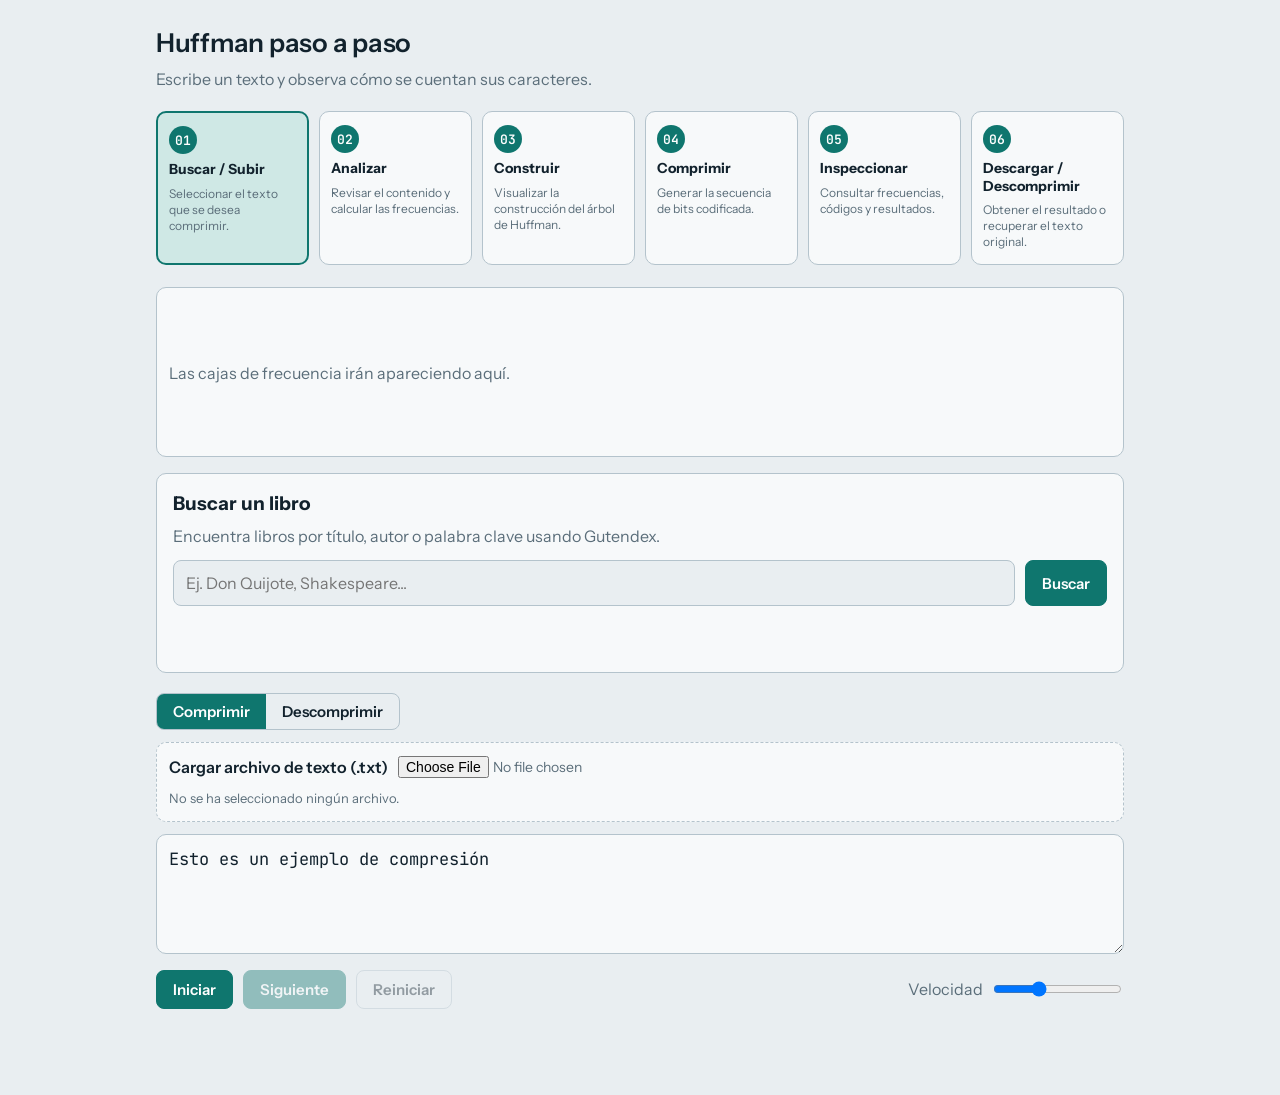
==== commit 9c011834: "Merge old/main: carga local de .txt y PR #15/#16" ====
--- a/huffman_visualizer.html
+++ b/huffman_visualizer.html
@@ -46,6 +46,31 @@
 .cell.nl{color:var(--mute);font-size:14px}
 #ptr{position:absolute;left:0;top:0;width:32px;height:32px;border:2px solid var(--amber);border-radius:4px;pointer-events:none;transition:transform .2s ease}
 .fly{position:fixed;z-index:50;transform-origin:0 0;text-align:center;font:600 20px "JetBrains Mono",ui-monospace,monospace;line-height:32px;color:var(--amber);pointer-events:none}
+
+.file-picker{
+  display:flex;
+  flex-wrap:wrap;
+  align-items:center;
+  gap:10px;
+  margin:0 0 12px;
+  padding:12px;
+  border:1px dashed var(--line);
+  border-radius:10px;
+  background:var(--panel);
+}
+.file-picker label{font-weight:600;color:var(--ink)}
+.file-picker input[type="file"]{
+  max-width:100%;
+  color:var(--mute);
+  font:14px "Instrument Sans",system-ui,sans-serif;
+}
+.file-info{
+  flex-basis:100%;
+  color:var(--mute);
+  font-size:13px;
+  overflow-wrap:anywhere;
+}
+
 textarea{display:block;width:100%;min-height:120px;resize:vertical;margin-bottom:16px;padding:12px;border:1px solid var(--line);border-radius:10px;background:var(--panel);color:var(--ink);font:400 17px/1.5 "JetBrains Mono",ui-monospace,monospace}
 textarea:focus-visible,button:focus-visible,input:focus-visible{outline:3px solid var(--amber);outline-offset:2px}
 .bar{display:flex;flex-wrap:wrap;gap:10px;align-items:center}
@@ -281,6 +306,11 @@
   </div>
 </section>
   <div class="seg" role="group" aria-label="Modo"><button id="mc" aria-pressed="true">Comprimir</button><button id="md" aria-pressed="false">Descomprimir</button></div>
+  <div class="file-picker">
+    <label for="fileInput">Cargar archivo de texto (.txt)</label>
+    <input id="fileInput" type="file" accept=".txt,text/plain">
+    <span id="fileInfo" class="file-info" aria-live="polite">No se ha seleccionado ningún archivo.</span>
+  </div>
   <textarea id="text" aria-label="Texto a analizar">Esto es un ejemplo de compresión</textarea>
   <div id="view" class="panel" hidden></div>
 
@@ -298,7 +328,8 @@
 const label = c => c === " " ? "␣" : c === "\n" ? "↵" : c === "\t" ? "⇥" : c;
 
 class HuffmanViz {
-  #text; #view; #stack; #status; #start; #next; #reset; #speed;
+  #text; #view; #stack; #status; #start; #next; #reset; #speed; #fileInput; #fileInfo;
+  #fileBytes = new Uint8Array();
   #ptr = null; #cells = []; #boxes = new Map(); #token = 0;
   #tree; #tin; #arrows; #out; #mc; #md; #sub; #mode = "c"; #busy = false; #dActive = false; #ctext = ""; #chars = []; #codes = new Map(); #nodes = []; #queue = []; #stage = 0;
 
@@ -307,6 +338,8 @@
     this.#text = g("text"); this.#view = g("view"); this.#stack = g("stack");
     this.#status = g("status"); this.#start = g("start"); this.#next = g("next");
     this.#reset = g("reset"); this.#speed = g("speed");
+    this.#fileInput = g("fileInput"); this.#fileInfo = g("fileInfo");
+    this.#fileInput.addEventListener("change", () => this.#loadFile());
     this.#tree = g("tree"); this.#tin = g("tin"); this.#arrows = g("arrows"); this.#out = g("out");
     this.#mc = g("mc"); this.#md = g("md"); this.#sub = g("sub");
     this.#mc.onclick = () => this.#setMode("c");
@@ -315,6 +348,42 @@
     this.#next.onclick = () => this.#advance();
     this.#reset.onclick = () => this.#restore();
     this.#sync();
+  }
+
+  async #loadFile() {
+    const file = this.#fileInput.files?.[0];
+    if (!file) return;
+
+    if (!file.name.toLowerCase().endsWith(".txt")) {
+      this.#fileInfo.textContent = "Selecciona un archivo con extensión .txt.";
+      this.#status.textContent = "Formato no válido. Solo se permiten archivos .txt.";
+      this.#fileInput.value = "";
+      return;
+    }
+
+    try {
+      // Se leen los bytes originales del archivo y se conservan en un Uint8Array.
+      this.#fileBytes = new Uint8Array(await file.arrayBuffer());
+
+      // La visualización actual trabaja con texto; por eso decodificamos los bytes UTF-8.
+      const content = new TextDecoder("utf-8", { fatal: true }).decode(this.#fileBytes);
+
+      this.#restore();
+      this.#text.value = content;
+      this.#ctext = content;
+      this.#fileInfo.textContent =
+        `${file.name} · ${this.#fileBytes.length.toLocaleString("es-MX")} bytes`;
+      this.#status.textContent =
+        `Archivo cargado correctamente: ${this.#fileBytes.length} bytes leídos en un Uint8Array. Pulsa Iniciar para analizar el texto.`;
+      this.#text.hidden = false;
+      this.#view.hidden = true;
+    } catch (error) {
+      this.#fileBytes = new Uint8Array();
+      this.#fileInput.value = "";
+      this.#fileInfo.textContent = "No se pudo leer el archivo como texto UTF-8.";
+      this.#status.textContent =
+        "Error al cargar el archivo. Verifica que sea un .txt codificado en UTF-8.";
+    }
   }
 
   get #step() { return 1200 / Number(this.#speed.value); }
@@ -579,6 +648,7 @@
   #sync() {
     const lock = this.#busy || (this.#stage > 0 && this.#stage < 6), d = this.#mode === "d";
     this.#mc.disabled = lock; this.#md.disabled = lock;
+    this.#fileInput.disabled = lock || d;
     this.#start.disabled = this.#busy || (!d && this.#stage > 0 && this.#stage < 6);
     this.#reset.disabled = !(this.#busy || (d ? this.#dActive : this.#stage > 0));
     if (d) this.#next.disabled = true;
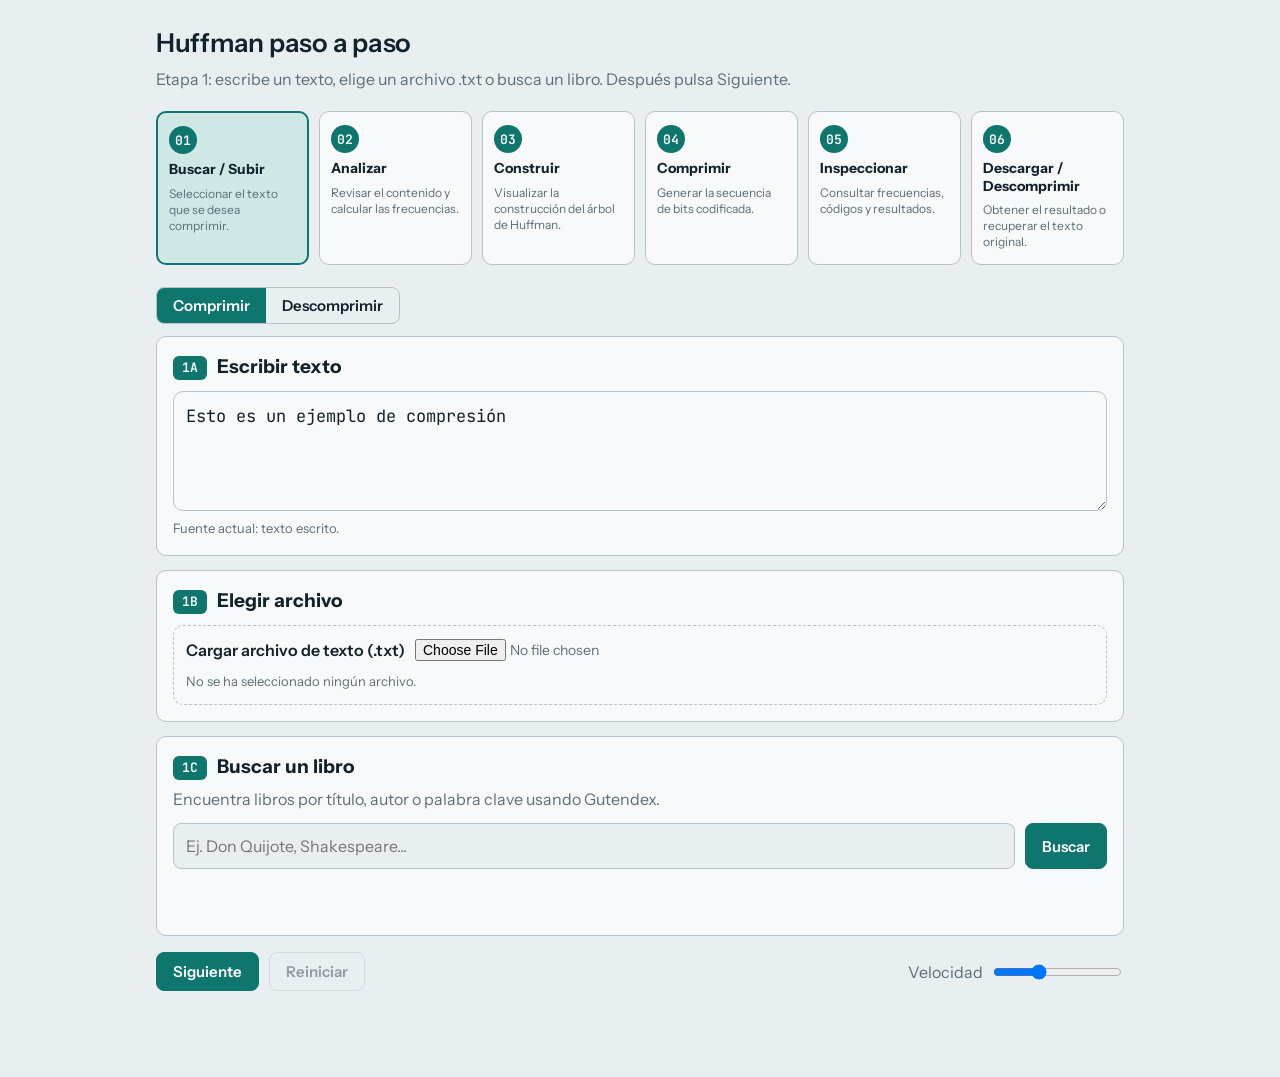
==== commit 0070517d: "Etapa 1 con secciones separadas (texto, archivo, libro); cajas de frecuencia en etapa 2 con Siguient" ====
--- a/huffman_visualizer.html
+++ b/huffman_visualizer.html
@@ -32,7 +32,7 @@
 .sub{margin:0 0 20px;color:var(--mute)}
 .panel{background:var(--panel);border:1px solid var(--line);border-radius:10px;padding:14px}
 #stack{display:flex;gap:12px;align-items:flex-start;overflow-x:auto;position:relative;min-height:170px;padding:12px 4px 10px;margin-bottom:16px}
-#stack:empty::before{content:"Las cajas de frecuencia irán apareciendo aquí.";color:var(--mute);align-self:center;padding-left:8px}
+#stack:empty{display:none}
 .box{flex:none;width:68px;display:flex;flex-direction:column;align-items:center;gap:6px}
 .count{font:600 18px "JetBrains Mono",ui-monospace,monospace;height:26px;opacity:0;transition:opacity .3s}
 .counting .count{opacity:1}
@@ -232,12 +232,22 @@
     width: 100%;
   }
 }
+
+/* Etapa 1: tres secciones de entrada (texto, archivo, libro) */
+#inputs{display:flex;flex-direction:column;gap:14px;margin-bottom:16px}
+.input-card{padding:16px;border:1px solid var(--line);border-radius:10px;background:var(--panel)}
+.input-card h2{margin:0 0 10px;font-size:19px}
+.input-card textarea{margin-bottom:8px}
+.input-card .file-info{margin:0}
+.input-card .file-picker{margin:0}
+#inputs .book-search{margin:0}
+.tag{display:inline-grid;place-items:center;min-width:34px;height:24px;padding:0 6px;margin-right:6px;border-radius:6px;background:var(--teal);color:var(--on-teal);font:600 13px "JetBrains Mono",ui-monospace,monospace;vertical-align:middle}
 </style>
 </head>
 <body>
 <main>
   <h1>Huffman paso a paso</h1>
-  <p class="sub" id="sub">Escribe un texto y observa cómo se cuentan sus caracteres.</p>
+  <p class="sub" id="sub">Etapa 1: escribe un texto, elige un archivo .txt o busca un libro. Después pulsa Siguiente.</p>
 
   <section class="workflow" aria-label="Etapas del proceso de compresión Huffman">
     <article class="workflow-step active">
@@ -272,17 +282,25 @@
     </article>
   </section>
 
-  <div id="stack" class="panel" aria-label="Cajas de frecuencia"></div>
-
-  <div id="row">
-  <div id="tree" class="panel" hidden aria-label="Nodos y árbol de Huffman">
-    <div id="tin"><svg id="arrows" width="0" height="0"><defs><marker id="ah" viewBox="0 0 10 10" refX="9" refY="5" markerWidth="7" markerHeight="7" orient="auto"><path d="M0 0L10 5L0 10z"/></marker></defs></svg></div>
+  <div class="seg" role="group" aria-label="Modo"><button id="mc" aria-pressed="true">Comprimir</button><button id="md" aria-pressed="false">Descomprimir</button></div>
+
+  <!-- Etapa 1: tres fuentes de entrada, cada una en su propia sección -->
+  <div id="inputs">
+    <section class="input-card" id="sec-text" aria-labelledby="sec-text-title">
+      <h2 id="sec-text-title"><span class="tag">1A</span> <span id="sec-text-label">Escribir texto</span></h2>
+  <textarea id="text" aria-label="Texto a analizar">Esto es un ejemplo de compresión</textarea>
+      <p id="sourceInfo" class="file-info" aria-live="polite">Fuente actual: texto escrito.</p>
+    </section>
+    <section class="input-card" id="sec-file" aria-labelledby="sec-file-title">
+      <h2 id="sec-file-title"><span class="tag">1B</span> Elegir archivo</h2>
+  <div class="file-picker">
+    <label for="fileInput">Cargar archivo de texto (.txt)</label>
+    <input id="fileInput" type="file" accept=".txt,text/plain">
+    <span id="fileInfo" class="file-info" aria-live="polite">No se ha seleccionado ningún archivo.</span>
   </div>
-  <div id="out" class="panel" hidden aria-label="Texto codificado"></div>
-  </div>
-<!-- Buscador de libros Gutendex - Issue #20 -->
-<section class="book-search" aria-labelledby="book-search-title">
-  <h2 id="book-search-title">Buscar un libro</h2>
+    </section>
+<section class="book-search" id="sec-book" aria-labelledby="book-search-title">
+  <h2 id="book-search-title"><span class="tag">1C</span> Buscar un libro</h2>
   <p>Encuentra libros por título, autor o palabra clave usando Gutendex.</p>
 
   <form id="book-search-form" class="book-search-form">
@@ -305,13 +323,16 @@
     <p id="selected-book-info"></p>
   </div>
 </section>
-  <div class="seg" role="group" aria-label="Modo"><button id="mc" aria-pressed="true">Comprimir</button><button id="md" aria-pressed="false">Descomprimir</button></div>
-  <div class="file-picker">
-    <label for="fileInput">Cargar archivo de texto (.txt)</label>
-    <input id="fileInput" type="file" accept=".txt,text/plain">
-    <span id="fileInfo" class="file-info" aria-live="polite">No se ha seleccionado ningún archivo.</span>
   </div>
-  <textarea id="text" aria-label="Texto a analizar">Esto es un ejemplo de compresión</textarea>
+
+  <!-- Etapa 2: las cajas de frecuencia aparecen al pulsar Siguiente -->
+  <div id="stack" class="panel" aria-label="Cajas de frecuencia"></div>
+  <div id="row">
+  <div id="tree" class="panel" hidden aria-label="Nodos y árbol de Huffman">
+    <div id="tin"><svg id="arrows" width="0" height="0"><defs><marker id="ah" viewBox="0 0 10 10" refX="9" refY="5" markerWidth="7" markerHeight="7" orient="auto"><path d="M0 0L10 5L0 10z"/></marker></defs></svg></div>
+  </div>
+  <div id="out" class="panel" hidden aria-label="Texto codificado"></div>
+  </div>
   <div id="view" class="panel" hidden></div>
 
   <div class="bar">
@@ -325,10 +346,13 @@
 
 <script>
 const CANCEL = Symbol("cancel");
+// Por encima de este número de caracteres no se anima el conteo uno por uno (p. ej. un libro completo).
+const MAX_ANIM = 1500;
 const label = c => c === " " ? "␣" : c === "\n" ? "↵" : c === "\t" ? "⇥" : c;
 
 class HuffmanViz {
   #text; #view; #stack; #status; #start; #next; #reset; #speed; #fileInput; #fileInfo;
+  #inputs; #sourceInfo; #secFile; #secBook; #secTextLabel; #steps; #loading = false;
   #fileBytes = new Uint8Array();
   #ptr = null; #cells = []; #boxes = new Map(); #token = 0;
   #tree; #tin; #arrows; #out; #mc; #md; #sub; #mode = "c"; #busy = false; #dActive = false; #ctext = ""; #chars = []; #codes = new Map(); #nodes = []; #queue = []; #stage = 0;
@@ -340,6 +364,15 @@
     this.#reset = g("reset"); this.#speed = g("speed");
     this.#fileInput = g("fileInput"); this.#fileInfo = g("fileInfo");
     this.#fileInput.addEventListener("change", () => this.#loadFile());
+    this.#inputs = g("inputs"); this.#sourceInfo = g("sourceInfo");
+    this.#secFile = g("sec-file"); this.#secBook = g("sec-book"); this.#secTextLabel = g("sec-text-label");
+    this.#steps = [...document.querySelectorAll(".workflow-step")];
+    // Si el usuario escribe a mano, la fuente vuelve a ser el texto escrito.
+    this.#text.addEventListener("input", () => {
+      if (this.#mode === "c") this.#sourceInfo.textContent = "Fuente actual: texto escrito.";
+    });
+    // El buscador de libros avisa mientras descarga el texto para bloquear Siguiente.
+    document.addEventListener("source-loading", e => { this.#loading = e.detail; this.#sync(); });
     this.#tree = g("tree"); this.#tin = g("tin"); this.#arrows = g("arrows"); this.#out = g("out");
     this.#mc = g("mc"); this.#md = g("md"); this.#sub = g("sub");
     this.#mc.onclick = () => this.#setMode("c");
@@ -369,13 +402,14 @@
       const content = new TextDecoder("utf-8", { fatal: true }).decode(this.#fileBytes);
 
       this.#restore();
-      this.#text.value = content;
+      this.#text.value = content; // el cuadro de texto se reemplaza por el contenido del archivo
       this.#ctext = content;
       this.#fileInfo.textContent =
         `${file.name} · ${this.#fileBytes.length.toLocaleString("es-MX")} bytes`;
+      this.#sourceInfo.textContent = `Fuente actual: archivo ${file.name}.`;
       this.#status.textContent =
-        `Archivo cargado correctamente: ${this.#fileBytes.length} bytes leídos en un Uint8Array. Pulsa Iniciar para analizar el texto.`;
-      this.#text.hidden = false;
+        `Archivo cargado correctamente: ${this.#fileBytes.length} bytes leídos en un Uint8Array. Pulsa Siguiente para analizar el texto.`;
+      this.#inputs.hidden = false;
       this.#view.hidden = true;
     } catch (error) {
       this.#fileBytes = new Uint8Array();
@@ -393,7 +427,7 @@
   }
 
   #build(chars) {
-    this.#text.hidden = true;
+    this.#inputs.hidden = true;
     this.#view.hidden = false;
     this.#view.innerHTML = "";
     this.#stack.innerHTML = "";
@@ -443,20 +477,26 @@
 
   async #run() {
     if (this.#mode === "d") return this.#runDecomp();
-    const chars = [...this.#text.value];
-    if (!chars.length) {
+    const all = [...this.#text.value];
+    if (!all.length) {
       this.#status.textContent = "Escribe un texto para empezar.";
       this.#text.focus();
       return;
     }
+    const big = all.length > MAX_ANIM;
+    const chars = big ? all.slice(0, MAX_ANIM) : all;
     const t = ++this.#token;
     this.#build(chars);
     this.#next.disabled = true;
     this.#busy = true;
     this.#sync();
     try {
-      await this.#countPhase(chars, t);
-      await this.#clearPhase(t);
+      if (big) {
+        await this.#fastCount(all, t);
+      } else {
+        await this.#countPhase(chars, t);
+        await this.#clearPhase(t);
+      }
     } catch (e) {
       if (e !== CANCEL) throw e;
     } finally {
@@ -506,6 +546,25 @@
     }
   }
 
+  // Textos largos (libros): se cuentan todos los caracteres de golpe, sin animar cada uno.
+  async #fastCount(all, t) {
+    this.#status.textContent = `Etapa 2: contando ${all.length.toLocaleString("es-MX")} caracteres…`;
+    await this.#sleep(this.#step * 0.5, t);
+    const freq = new Map();
+    for (const ch of all) freq.set(ch, (freq.get(ch) || 0) + 1);
+    for (const [ch, n] of freq) {
+      const box = this.#newBox(ch);
+      box.n = n;
+      box.count.textContent = n;
+    }
+    this.#stack.classList.add("counting");
+    this.#status.textContent =
+      `Listo: ${freq.size} caracteres distintos en ${all.length.toLocaleString("es-MX")} en total. ` +
+      `Texto largo: las frecuencias son de todo el texto, pero la codificación (etapa 6) se animará solo con los primeros ${MAX_ANIM} caracteres. Pulsa Siguiente para continuar.`;
+    this.#stage = 2;
+    this.#next.disabled = false;
+  }
+
   async #clearPhase(t) {
     this.#status.textContent = "Etapa 2: contando las apariciones de cada carácter";
     this.#stack.classList.add("counting");
@@ -649,9 +708,16 @@
     const lock = this.#busy || (this.#stage > 0 && this.#stage < 6), d = this.#mode === "d";
     this.#mc.disabled = lock; this.#md.disabled = lock;
     this.#fileInput.disabled = lock || d;
+    this.#start.hidden = !d; // en modo comprimir se avanza solo con Siguiente
     this.#start.disabled = this.#busy || (!d && this.#stage > 0 && this.#stage < 6);
     this.#reset.disabled = !(this.#busy || (d ? this.#dActive : this.#stage > 0));
+    this.#secFile.hidden = d; this.#secBook.hidden = d;
     if (d) this.#next.disabled = true;
+    else if (!this.#busy && this.#stage === 0) this.#next.disabled = this.#loading;
+    // Resalta la etapa del flujo en la que estamos.
+    const s = this.#stage;
+    const step = this.#busy && s === 0 ? 2 : s === 0 ? 1 : s <= 2 ? 2 : s <= 5 ? 3 : 4;
+    this.#steps.forEach((el, i) => el.classList.toggle("active", i === step - 1));
   }
 
   #cleanD() {
@@ -667,8 +733,10 @@
     this.#mc.setAttribute("aria-pressed", m === "c");
     this.#md.setAttribute("aria-pressed", m === "d");
     this.#view.hidden = true;
-    this.#text.hidden = false;
+    this.#inputs.hidden = false;
     this.#next.disabled = true;
+    this.#secTextLabel.textContent = m === "d" ? "Secuencia binaria" : "Escribir texto";
+    this.#sourceInfo.hidden = m === "d";
     if (m === "d") {
       this.#ctext = this.#text.value;
       const ready = this.#stage === 6;
@@ -681,7 +749,7 @@
       this.#text.value = this.#ctext;
       this.#text.placeholder = "";
       this.#text.setAttribute("aria-label", "Texto a analizar");
-      this.#sub.textContent = "Escribe un texto y observa cómo se cuentan sus caracteres.";
+      this.#sub.textContent = "Etapa 1: escribe un texto, elige un archivo .txt o busca un libro. Después pulsa Siguiente.";
       this.#status.textContent = "";
     }
     this.#sync();
@@ -695,7 +763,7 @@
     const bits = [...raw], t = ++this.#token;
     this.#cleanD();
     this.#dActive = true; this.#busy = true;
-    this.#text.hidden = true; this.#view.hidden = false;
+    this.#inputs.hidden = true; this.#view.hidden = false;
     this.#view.innerHTML = ""; this.#out.innerHTML = ""; this.#view.scrollTop = 0;
     this.#cells = bits.map(b => {
       const s = document.createElement("span");
@@ -722,7 +790,7 @@
     this.#cleanD();
     this.#out.innerHTML = "";
     this.#view.hidden = true;
-    this.#text.hidden = false;
+    this.#inputs.hidden = false;
     this.#status.textContent = "";
     this.#sync();
   }
@@ -911,6 +979,7 @@
   }
 
   async #advance() {
+    if (this.#stage === 0) return this.#run(); // Etapa 1 → 2: analizar y mostrar las cajas de frecuencia
     const t = this.#token;
     this.#next.disabled = true;
     this.#busy = true;
@@ -953,7 +1022,7 @@
     this.#cells = [];
     this.#clearTree();
     this.#view.hidden = true;
-    this.#text.hidden = false;
+    this.#inputs.hidden = false;
     this.#start.disabled = false;
     this.#next.disabled = true;
     this.#reset.disabled = true;
@@ -1056,6 +1125,7 @@
         selectedBook.hidden = false;
 
         bookSearchStatus.textContent = "Libro seleccionado correctamente.";
+        loadBookText(book);
       });
 
       card.append(title, authors, button);
@@ -1070,6 +1140,63 @@
     searchButton.disabled = false;
   }
 });
+
+// ----------------------------------------------------------
+// Al seleccionar un libro se descarga su texto y reemplaza el contenido del cuadro de texto (sección 1A)
+// ----------------------------------------------------------
+const textArea = document.getElementById("text");
+const sourceInfo = document.getElementById("sourceInfo");
+let bookLoadId = 0;
+
+function bookTextUrl(book) {
+  const formats = book.formats || {};
+  const key = Object.keys(formats).find(k => k.startsWith("text/plain"));
+  return key ? formats[key] : null;
+}
+
+// Gutenberg no envía cabeceras CORS: primero se intenta directo y luego mediante un proxy CORS.
+async function fetchBookText(book) {
+  const urls = [bookTextUrl(book), `https://gutenberg.pglaf.org/cache/epub/${book.id}/pg${book.id}.txt`]
+    .filter(Boolean);
+  const attempts = [...urls, ...urls.map(u => `https://proxy.cors.dev/${u}`)];
+  let lastError = new Error("Este libro no tiene una versión de texto disponible.");
+  for (const url of attempts) {
+    try {
+      const response = await fetch(url, { credentials: "omit" });
+      if (!response.ok) throw new Error(`HTTP ${response.status}`);
+      const text = await response.text();
+      if (text.trim()) return text;
+    } catch (error) {
+      lastError = error;
+    }
+  }
+  throw lastError;
+}
+
+async function loadBookText(book) {
+  const id = ++bookLoadId;
+  document.dispatchEvent(new CustomEvent("source-loading", { detail: true }));
+  bookSearchStatus.textContent = "Descargando el texto del libro...";
+  try {
+    const text = await fetchBookText(book);
+    if (id !== bookLoadId) return; // se eligió otro libro mientras tanto
+    textArea.value = text;
+    textArea.dispatchEvent(new Event("input", { bubbles: true }));
+    sourceInfo.textContent =
+      `Fuente actual: libro «${book.title}» (${text.length.toLocaleString("es-MX")} caracteres).`;
+    bookSearchStatus.textContent =
+      "Libro seleccionado: el cuadro de texto ahora contiene su contenido. Pulsa Siguiente.";
+  } catch (error) {
+    if (id !== bookLoadId) return;
+    console.error("Error al descargar el libro:", error);
+    bookSearchStatus.textContent =
+      "No se pudo descargar el texto de este libro (conexión o CORS). Prueba con otro.";
+  } finally {
+    if (id === bookLoadId) {
+      document.dispatchEvent(new CustomEvent("source-loading", { detail: false }));
+    }
+  }
+}
 </script>
 </body>
 </html>
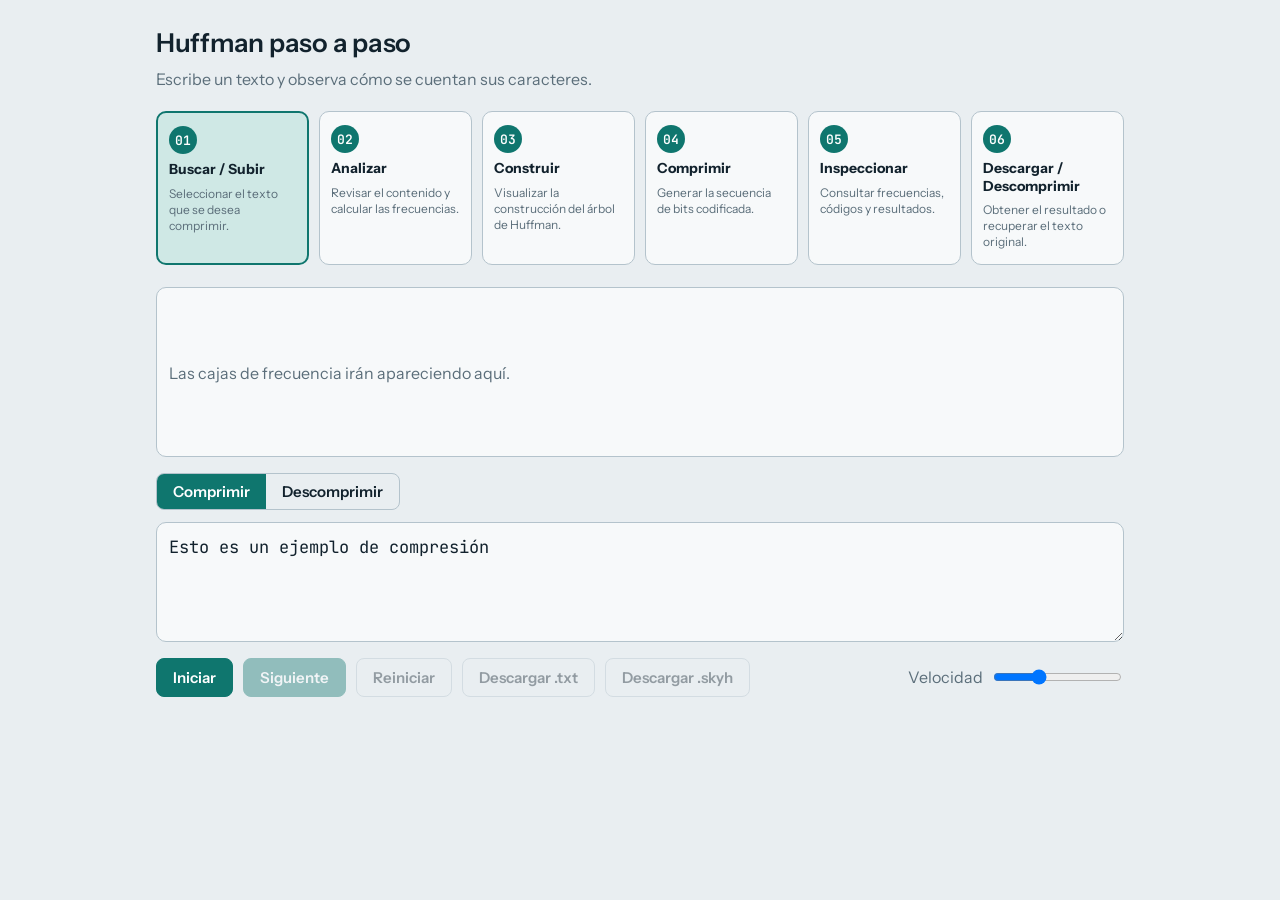
==== commit 29fc42c4: "Añadir TXT y SKYH descarga funcionalidad" ====
--- a/huffman_visualizer.html
+++ b/huffman_visualizer.html
@@ -1,3 +1,4 @@
+
 <!DOCTYPE html>
 <html lang="es">
 <head>
@@ -32,7 +33,7 @@
 .sub{margin:0 0 20px;color:var(--mute)}
 .panel{background:var(--panel);border:1px solid var(--line);border-radius:10px;padding:14px}
 #stack{display:flex;gap:12px;align-items:flex-start;overflow-x:auto;position:relative;min-height:170px;padding:12px 4px 10px;margin-bottom:16px}
-#stack:empty{display:none}
+#stack:empty::before{content:"Las cajas de frecuencia irán apareciendo aquí.";color:var(--mute);align-self:center;padding-left:8px}
 .box{flex:none;width:68px;display:flex;flex-direction:column;align-items:center;gap:6px}
 .count{font:600 18px "JetBrains Mono",ui-monospace,monospace;height:26px;opacity:0;transition:opacity .3s}
 .counting .count{opacity:1}
@@ -46,31 +47,6 @@
 .cell.nl{color:var(--mute);font-size:14px}
 #ptr{position:absolute;left:0;top:0;width:32px;height:32px;border:2px solid var(--amber);border-radius:4px;pointer-events:none;transition:transform .2s ease}
 .fly{position:fixed;z-index:50;transform-origin:0 0;text-align:center;font:600 20px "JetBrains Mono",ui-monospace,monospace;line-height:32px;color:var(--amber);pointer-events:none}
-
-.file-picker{
-  display:flex;
-  flex-wrap:wrap;
-  align-items:center;
-  gap:10px;
-  margin:0 0 12px;
-  padding:12px;
-  border:1px dashed var(--line);
-  border-radius:10px;
-  background:var(--panel);
-}
-.file-picker label{font-weight:600;color:var(--ink)}
-.file-picker input[type="file"]{
-  max-width:100%;
-  color:var(--mute);
-  font:14px "Instrument Sans",system-ui,sans-serif;
-}
-.file-info{
-  flex-basis:100%;
-  color:var(--mute);
-  font-size:13px;
-  overflow-wrap:anywhere;
-}
-
 textarea{display:block;width:100%;min-height:120px;resize:vertical;margin-bottom:16px;padding:12px;border:1px solid var(--line);border-radius:10px;background:var(--panel);color:var(--ink);font:400 17px/1.5 "JetBrains Mono",ui-monospace,monospace}
 textarea:focus-visible,button:focus-visible,input:focus-visible{outline:3px solid var(--amber);outline-offset:2px}
 .bar{display:flex;flex-wrap:wrap;gap:10px;align-items:center}
@@ -102,243 +78,49 @@
 .seg button{background:transparent;color:var(--ink);border:0;border-radius:0;padding:8px 16px}
 .seg button[aria-pressed="true"]{background:var(--teal);color:var(--on-teal)}
 @media (prefers-reduced-motion:reduce){#ptr,.cell,.l,.count{transition:none}}
-
-/* Flujo visual del proyecto: Issue #13 */
-.workflow{
-  display:grid;
-  grid-template-columns:repeat(6,minmax(0,1fr));
-  gap:10px;
-  margin:0 0 22px;
-}
-.workflow-step{
-  position:relative;
-  min-height:126px;
-  padding:13px 11px;
-  border:1px solid var(--line);
-  border-radius:10px;
-  background:var(--panel);
-  display:flex;
-  flex-direction:column;
-  gap:7px;
-}
-.workflow-step.active{
-  border:2px solid var(--teal);
-  background:var(--teal-t);
-}
-.workflow-number{
-  width:28px;
-  height:28px;
-  display:grid;
-  place-items:center;
-  border-radius:50%;
-  background:var(--teal);
-  color:var(--on-teal);
-  font:600 13px "JetBrains Mono",ui-monospace,monospace;
-}
+.workflow{display:grid;grid-template-columns:repeat(6,minmax(0,1fr));gap:10px;margin:0 0 22px}
+.workflow-step{position:relative;min-height:126px;padding:13px 11px;border:1px solid var(--line);border-radius:10px;background:var(--panel);display:flex;flex-direction:column;gap:7px}
+.workflow-step.active{border:2px solid var(--teal);background:var(--teal-t)}
+.workflow-number{width:28px;height:28px;display:grid;place-items:center;border-radius:50%;background:var(--teal);color:var(--on-teal);font:600 13px "JetBrains Mono",ui-monospace,monospace}
 .workflow-step strong{font-size:14px;line-height:1.25}
 .workflow-step span:last-child{font-size:12px;color:var(--mute);line-height:1.35}
-@media(max-width:760px){
-  .workflow{grid-template-columns:repeat(3,minmax(0,1fr))}
-}
-@media(max-width:440px){
-  .workflow{grid-template-columns:repeat(2,minmax(0,1fr))}
-}
-/* Buscador de libros Gutendex - Issue #20 */
-.book-search {
-  margin: 0 0 20px;
-  padding: 16px;
-  border: 1px solid var(--line);
-  border-radius: 10px;
-  background: var(--panel);
-}
-
-.book-search h2 {
-  margin: 0 0 6px;
-  font-size: 19px;
-}
-
-.book-search p {
-  color: var(--mute);
-  margin: 0 0 12px;
-}
-
-.book-search-form {
-  display: flex;
-  gap: 10px;
-  flex-wrap: wrap;
-}
-
-.book-search-form input {
-  flex: 1 1 220px;
-  min-width: 0;
-  padding: 10px 12px;
-  border: 1px solid var(--line);
-  border-radius: 8px;
-  background: var(--bg);
-  color: var(--ink);
-  font: inherit;
-}
-
-#book-results {
-  display: grid;
-  grid-template-columns: repeat(auto-fit, minmax(220px, 1fr));
-  gap: 10px;
-  margin-top: 14px;
-}
-
-.book-result {
-  padding: 12px;
-  border: 1px solid var(--line);
-  border-radius: 8px;
-  background: var(--bg);
-}
-
-.book-result h3 {
-  margin: 0 0 6px;
-  font-size: 16px;
-}
-
-.book-result p {
-  font-size: 13px;
-  margin: 0 0 10px;
-}
-
-.book-result.selected {
-  border: 2px solid var(--teal);
-  background: var(--teal-t);
-}
-
-.book-result button {
-  width: 100%;
-}
-
-#book-search-status {
-  margin-top: 12px;
-  min-height: 1.5em;
-  color: var(--mute);
-}
-
-#selected-book {
-  margin-top: 14px;
-  padding: 12px;
-  border-left: 4px solid var(--teal);
-  background: var(--teal-t);
-  border-radius: 6px;
-  color: var(--ink);
-}
-
-@media(max-width:440px) {
-  .book-search-form button {
-    width: 100%;
-  }
-}
-
-/* Etapa 1: tres secciones de entrada (texto, archivo, libro) */
-#inputs{display:flex;flex-direction:column;gap:14px;margin-bottom:16px}
-.input-card{padding:16px;border:1px solid var(--line);border-radius:10px;background:var(--panel)}
-.input-card h2{margin:0 0 10px;font-size:19px}
-.input-card textarea{margin-bottom:8px}
-.input-card .file-info{margin:0}
-.input-card .file-picker{margin:0}
-#inputs .book-search{margin:0}
-.tag{display:inline-grid;place-items:center;min-width:34px;height:24px;padding:0 6px;margin-right:6px;border-radius:6px;background:var(--teal);color:var(--on-teal);font:600 13px "JetBrains Mono",ui-monospace,monospace;vertical-align:middle}
+@media(max-width:760px){.workflow{grid-template-columns:repeat(3,minmax(0,1fr))}}
+@media(max-width:440px){.workflow{grid-template-columns:repeat(2,minmax(0,1fr))}}
 </style>
 </head>
 <body>
 <main>
   <h1>Huffman paso a paso</h1>
-  <p class="sub" id="sub">Etapa 1: escribe un texto, elige un archivo .txt o busca un libro. Después pulsa Siguiente.</p>
+  <p class="sub" id="sub">Escribe un texto y observa cómo se cuentan sus caracteres.</p>
 
   <section class="workflow" aria-label="Etapas del proceso de compresión Huffman">
-    <article class="workflow-step active">
-      <span class="workflow-number">01</span>
-      <strong>Buscar / Subir</strong>
-      <span>Seleccionar el texto que se desea comprimir.</span>
-    </article>
-    <article class="workflow-step">
-      <span class="workflow-number">02</span>
-      <strong>Analizar</strong>
-      <span>Revisar el contenido y calcular las frecuencias.</span>
-    </article>
-    <article class="workflow-step">
-      <span class="workflow-number">03</span>
-      <strong>Construir</strong>
-      <span>Visualizar la construcción del árbol de Huffman.</span>
-    </article>
-    <article class="workflow-step">
-      <span class="workflow-number">04</span>
-      <strong>Comprimir</strong>
-      <span>Generar la secuencia de bits codificada.</span>
-    </article>
-    <article class="workflow-step">
-      <span class="workflow-number">05</span>
-      <strong>Inspeccionar</strong>
-      <span>Consultar frecuencias, códigos y resultados.</span>
-    </article>
-    <article class="workflow-step">
-      <span class="workflow-number">06</span>
-      <strong>Descargar / Descomprimir</strong>
-      <span>Obtener el resultado o recuperar el texto original.</span>
-    </article>
+    <article class="workflow-step active"><span class="workflow-number">01</span><strong>Buscar / Subir</strong><span>Seleccionar el texto que se desea comprimir.</span></article>
+    <article class="workflow-step"><span class="workflow-number">02</span><strong>Analizar</strong><span>Revisar el contenido y calcular las frecuencias.</span></article>
+    <article class="workflow-step"><span class="workflow-number">03</span><strong>Construir</strong><span>Visualizar la construcción del árbol de Huffman.</span></article>
+    <article class="workflow-step"><span class="workflow-number">04</span><strong>Comprimir</strong><span>Generar la secuencia de bits codificada.</span></article>
+    <article class="workflow-step"><span class="workflow-number">05</span><strong>Inspeccionar</strong><span>Consultar frecuencias, códigos y resultados.</span></article>
+    <article class="workflow-step"><span class="workflow-number">06</span><strong>Descargar / Descomprimir</strong><span>Obtener el resultado o recuperar el texto original.</span></article>
   </section>
 
+  <div id="stack" class="panel" aria-label="Cajas de frecuencia"></div>
+
+  <div id="row">
+    <div id="tree" class="panel" hidden aria-label="Nodos y árbol de Huffman">
+      <div id="tin"><svg id="arrows" width="0" height="0"><defs><marker id="ah" viewBox="0 0 10 10" refX="9" refY="5" markerWidth="7" markerHeight="7" orient="auto"><path d="M0 0L10 5L0 10z"/></marker></defs></svg></div>
+    </div>
+    <div id="out" class="panel" hidden aria-label="Texto codificado"></div>
+  </div>
+
   <div class="seg" role="group" aria-label="Modo"><button id="mc" aria-pressed="true">Comprimir</button><button id="md" aria-pressed="false">Descomprimir</button></div>
-
-  <!-- Etapa 1: tres fuentes de entrada, cada una en su propia sección -->
-  <div id="inputs">
-    <section class="input-card" id="sec-text" aria-labelledby="sec-text-title">
-      <h2 id="sec-text-title"><span class="tag">1A</span> <span id="sec-text-label">Escribir texto</span></h2>
   <textarea id="text" aria-label="Texto a analizar">Esto es un ejemplo de compresión</textarea>
-      <p id="sourceInfo" class="file-info" aria-live="polite">Fuente actual: texto escrito.</p>
-    </section>
-    <section class="input-card" id="sec-file" aria-labelledby="sec-file-title">
-      <h2 id="sec-file-title"><span class="tag">1B</span> Elegir archivo</h2>
-  <div class="file-picker">
-    <label for="fileInput">Cargar archivo de texto (.txt)</label>
-    <input id="fileInput" type="file" accept=".txt,text/plain">
-    <span id="fileInfo" class="file-info" aria-live="polite">No se ha seleccionado ningún archivo.</span>
-  </div>
-    </section>
-<section class="book-search" id="sec-book" aria-labelledby="book-search-title">
-  <h2 id="book-search-title"><span class="tag">1C</span> Buscar un libro</h2>
-  <p>Encuentra libros por título, autor o palabra clave usando Gutendex.</p>
-
-  <form id="book-search-form" class="book-search-form">
-    <input
-      type="search"
-      id="book-search-input"
-      placeholder="Ej. Don Quijote, Shakespeare..."
-      aria-label="Buscar libros"
-      required
-    >
-    <button type="submit" id="book-search-button">Buscar</button>
-  </form>
-
-  <p id="book-search-status" role="status" aria-live="polite"></p>
-
-  <div id="book-results" aria-label="Resultados de búsqueda"></div>
-
-  <div id="selected-book" hidden aria-live="polite">
-    <strong>Libro seleccionado:</strong>
-    <p id="selected-book-info"></p>
-  </div>
-</section>
-  </div>
-
-  <!-- Etapa 2: las cajas de frecuencia aparecen al pulsar Siguiente -->
-  <div id="stack" class="panel" aria-label="Cajas de frecuencia"></div>
-  <div id="row">
-  <div id="tree" class="panel" hidden aria-label="Nodos y árbol de Huffman">
-    <div id="tin"><svg id="arrows" width="0" height="0"><defs><marker id="ah" viewBox="0 0 10 10" refX="9" refY="5" markerWidth="7" markerHeight="7" orient="auto"><path d="M0 0L10 5L0 10z"/></marker></defs></svg></div>
-  </div>
-  <div id="out" class="panel" hidden aria-label="Texto codificado"></div>
-  </div>
   <div id="view" class="panel" hidden></div>
 
   <div class="bar">
     <button id="start">Iniciar</button>
     <button id="next" disabled>Siguiente</button>
     <button id="reset" class="ghost" disabled>Reiniciar</button>
+    <button id="downloadTxt" class="ghost" disabled>Descargar .txt</button>
+    <button id="downloadSkyh" class="ghost" disabled>Descargar .skyh</button>
     <label class="sp">Velocidad <input id="speed" type="range" min="1" max="10" value="4"></label>
   </div>
   <p id="status" aria-live="polite"></p>
@@ -346,14 +128,11 @@
 
 <script>
 const CANCEL = Symbol("cancel");
-// Por encima de este número de caracteres no se anima el conteo uno por uno (p. ej. un libro completo).
-const MAX_ANIM = 1500;
 const label = c => c === " " ? "␣" : c === "\n" ? "↵" : c === "\t" ? "⇥" : c;
 
 class HuffmanViz {
-  #text; #view; #stack; #status; #start; #next; #reset; #speed; #fileInput; #fileInfo;
-  #inputs; #sourceInfo; #secFile; #secBook; #secTextLabel; #steps; #loading = false;
-  #fileBytes = new Uint8Array();
+  #text; #view; #stack; #status; #start; #next; #reset; #speed;
+  #downloadTxt; #downloadSkyh;
   #ptr = null; #cells = []; #boxes = new Map(); #token = 0;
   #tree; #tin; #arrows; #out; #mc; #md; #sub; #mode = "c"; #busy = false; #dActive = false; #ctext = ""; #chars = []; #codes = new Map(); #nodes = []; #queue = []; #stage = 0;
 
@@ -362,17 +141,8 @@
     this.#text = g("text"); this.#view = g("view"); this.#stack = g("stack");
     this.#status = g("status"); this.#start = g("start"); this.#next = g("next");
     this.#reset = g("reset"); this.#speed = g("speed");
-    this.#fileInput = g("fileInput"); this.#fileInfo = g("fileInfo");
-    this.#fileInput.addEventListener("change", () => this.#loadFile());
-    this.#inputs = g("inputs"); this.#sourceInfo = g("sourceInfo");
-    this.#secFile = g("sec-file"); this.#secBook = g("sec-book"); this.#secTextLabel = g("sec-text-label");
-    this.#steps = [...document.querySelectorAll(".workflow-step")];
-    // Si el usuario escribe a mano, la fuente vuelve a ser el texto escrito.
-    this.#text.addEventListener("input", () => {
-      if (this.#mode === "c") this.#sourceInfo.textContent = "Fuente actual: texto escrito.";
-    });
-    // El buscador de libros avisa mientras descarga el texto para bloquear Siguiente.
-    document.addEventListener("source-loading", e => { this.#loading = e.detail; this.#sync(); });
+    this.#downloadTxt = g("downloadTxt");
+    this.#downloadSkyh = g("downloadSkyh");
     this.#tree = g("tree"); this.#tin = g("tin"); this.#arrows = g("arrows"); this.#out = g("out");
     this.#mc = g("mc"); this.#md = g("md"); this.#sub = g("sub");
     this.#mc.onclick = () => this.#setMode("c");
@@ -380,44 +150,9 @@
     this.#start.onclick = () => this.#run();
     this.#next.onclick = () => this.#advance();
     this.#reset.onclick = () => this.#restore();
+    this.#downloadTxt.onclick = () => this.#downloadText();
+    this.#downloadSkyh.onclick = () => this.#downloadSkyhFile();
     this.#sync();
-  }
-
-  async #loadFile() {
-    const file = this.#fileInput.files?.[0];
-    if (!file) return;
-
-    if (!file.name.toLowerCase().endsWith(".txt")) {
-      this.#fileInfo.textContent = "Selecciona un archivo con extensión .txt.";
-      this.#status.textContent = "Formato no válido. Solo se permiten archivos .txt.";
-      this.#fileInput.value = "";
-      return;
-    }
-
-    try {
-      // Se leen los bytes originales del archivo y se conservan en un Uint8Array.
-      this.#fileBytes = new Uint8Array(await file.arrayBuffer());
-
-      // La visualización actual trabaja con texto; por eso decodificamos los bytes UTF-8.
-      const content = new TextDecoder("utf-8", { fatal: true }).decode(this.#fileBytes);
-
-      this.#restore();
-      this.#text.value = content; // el cuadro de texto se reemplaza por el contenido del archivo
-      this.#ctext = content;
-      this.#fileInfo.textContent =
-        `${file.name} · ${this.#fileBytes.length.toLocaleString("es-MX")} bytes`;
-      this.#sourceInfo.textContent = `Fuente actual: archivo ${file.name}.`;
-      this.#status.textContent =
-        `Archivo cargado correctamente: ${this.#fileBytes.length} bytes leídos en un Uint8Array. Pulsa Siguiente para analizar el texto.`;
-      this.#inputs.hidden = false;
-      this.#view.hidden = true;
-    } catch (error) {
-      this.#fileBytes = new Uint8Array();
-      this.#fileInput.value = "";
-      this.#fileInfo.textContent = "No se pudo leer el archivo como texto UTF-8.";
-      this.#status.textContent =
-        "Error al cargar el archivo. Verifica que sea un .txt codificado en UTF-8.";
-    }
   }
 
   get #step() { return 1200 / Number(this.#speed.value); }
@@ -427,7 +162,7 @@
   }
 
   #build(chars) {
-    this.#inputs.hidden = true;
+    this.#text.hidden = true;
     this.#view.hidden = false;
     this.#view.innerHTML = "";
     this.#stack.innerHTML = "";
@@ -477,26 +212,20 @@
 
   async #run() {
     if (this.#mode === "d") return this.#runDecomp();
-    const all = [...this.#text.value];
-    if (!all.length) {
+    const chars = [...this.#text.value];
+    if (!chars.length) {
       this.#status.textContent = "Escribe un texto para empezar.";
       this.#text.focus();
       return;
     }
-    const big = all.length > MAX_ANIM;
-    const chars = big ? all.slice(0, MAX_ANIM) : all;
     const t = ++this.#token;
     this.#build(chars);
     this.#next.disabled = true;
     this.#busy = true;
     this.#sync();
     try {
-      if (big) {
-        await this.#fastCount(all, t);
-      } else {
-        await this.#countPhase(chars, t);
-        await this.#clearPhase(t);
-      }
+      await this.#countPhase(chars, t);
+      await this.#clearPhase(t);
     } catch (e) {
       if (e !== CANCEL) throw e;
     } finally {
@@ -546,25 +275,6 @@
     }
   }
 
-  // Textos largos (libros): se cuentan todos los caracteres de golpe, sin animar cada uno.
-  async #fastCount(all, t) {
-    this.#status.textContent = `Etapa 2: contando ${all.length.toLocaleString("es-MX")} caracteres…`;
-    await this.#sleep(this.#step * 0.5, t);
-    const freq = new Map();
-    for (const ch of all) freq.set(ch, (freq.get(ch) || 0) + 1);
-    for (const [ch, n] of freq) {
-      const box = this.#newBox(ch);
-      box.n = n;
-      box.count.textContent = n;
-    }
-    this.#stack.classList.add("counting");
-    this.#status.textContent =
-      `Listo: ${freq.size} caracteres distintos en ${all.length.toLocaleString("es-MX")} en total. ` +
-      `Texto largo: las frecuencias son de todo el texto, pero la codificación (etapa 6) se animará solo con los primeros ${MAX_ANIM} caracteres. Pulsa Siguiente para continuar.`;
-    this.#stage = 2;
-    this.#next.disabled = false;
-  }
-
   async #clearPhase(t) {
     this.#status.textContent = "Etapa 2: contando las apariciones de cada carácter";
     this.#stack.classList.add("counting");
@@ -707,17 +417,71 @@
   #sync() {
     const lock = this.#busy || (this.#stage > 0 && this.#stage < 6), d = this.#mode === "d";
     this.#mc.disabled = lock; this.#md.disabled = lock;
-    this.#fileInput.disabled = lock || d;
-    this.#start.hidden = !d; // en modo comprimir se avanza solo con Siguiente
     this.#start.disabled = this.#busy || (!d && this.#stage > 0 && this.#stage < 6);
     this.#reset.disabled = !(this.#busy || (d ? this.#dActive : this.#stage > 0));
-    this.#secFile.hidden = d; this.#secBook.hidden = d;
     if (d) this.#next.disabled = true;
-    else if (!this.#busy && this.#stage === 0) this.#next.disabled = this.#loading;
-    // Resalta la etapa del flujo en la que estamos.
-    const s = this.#stage;
-    const step = this.#busy && s === 0 ? 2 : s === 0 ? 1 : s <= 2 ? 2 : s <= 5 ? 3 : 4;
-    this.#steps.forEach((el, i) => el.classList.toggle("active", i === step - 1));
+
+    const canDownload = !this.#busy && !d && this.#stage === 6;
+    this.#downloadTxt.disabled = !canDownload;
+    this.#downloadSkyh.disabled = !canDownload;
+  }
+
+  #getEncodedBits() {
+    return this.#chars.map(ch => this.#codes.get(ch)?.code ?? "").join("");
+  }
+
+  #downloadFile(content, filename, type) {
+    const blob = new Blob([content], { type });
+    const url = URL.createObjectURL(blob);
+    const link = document.createElement("a");
+    link.href = url;
+    link.download = filename;
+    document.body.append(link);
+    link.click();
+    link.remove();
+    setTimeout(() => URL.revokeObjectURL(url), 1000);
+  }
+
+  #downloadText() {
+    if (this.#stage !== 6 || this.#mode !== "c" || this.#busy) return;
+    const bits = this.#getEncodedBits();
+    this.#downloadFile(
+      bits,
+      "texto_comprimido.txt",
+      "text/plain;charset=utf-8"
+    );
+    this.#status.textContent = "Archivo TXT descargado correctamente.";
+  }
+
+  #downloadSkyhFile() {
+    if (this.#stage !== 6 || this.#mode !== "c" || this.#busy) return;
+
+    const bits = this.#getEncodedBits();
+
+    const data = {
+      format: "SKYH",
+      version: 1,
+      algorithm: "Huffman",
+      originalLength: this.#chars.length,
+      bitLength: bits.length,
+      bits,
+      frequencies: [...this.#boxes.entries()].map(([character, box]) => ({
+        character,
+        frequency: box.n
+      })),
+      codes: [...this.#codes.entries()].map(([character, data]) => ({
+        character,
+        code: data.code
+      }))
+    };
+
+    this.#downloadFile(
+      JSON.stringify(data, null, 2),
+      "texto_comprimido.skyh",
+      "application/json;charset=utf-8"
+    );
+
+    this.#status.textContent = "Archivo SKYH descargado correctamente.";
   }
 
   #cleanD() {
@@ -733,14 +497,12 @@
     this.#mc.setAttribute("aria-pressed", m === "c");
     this.#md.setAttribute("aria-pressed", m === "d");
     this.#view.hidden = true;
-    this.#inputs.hidden = false;
+    this.#text.hidden = false;
     this.#next.disabled = true;
-    this.#secTextLabel.textContent = m === "d" ? "Secuencia binaria" : "Escribir texto";
-    this.#sourceInfo.hidden = m === "d";
     if (m === "d") {
       this.#ctext = this.#text.value;
       const ready = this.#stage === 6;
-      this.#text.value = ready ? this.#chars.map(c => this.#codes.get(c)?.code ?? "").join("") : "";
+      this.#text.value = ready ? this.#getEncodedBits() : "";
       this.#text.placeholder = "Escribe una secuencia de 0 y 1";
       this.#text.setAttribute("aria-label", "Secuencia binaria a decodificar");
       this.#sub.textContent = "Escribe una secuencia de 0 y 1 y observa cómo el árbol la convierte en texto.";
@@ -749,7 +511,7 @@
       this.#text.value = this.#ctext;
       this.#text.placeholder = "";
       this.#text.setAttribute("aria-label", "Texto a analizar");
-      this.#sub.textContent = "Etapa 1: escribe un texto, elige un archivo .txt o busca un libro. Después pulsa Siguiente.";
+      this.#sub.textContent = "Escribe un texto y observa cómo se cuentan sus caracteres.";
       this.#status.textContent = "";
     }
     this.#sync();
@@ -763,7 +525,7 @@
     const bits = [...raw], t = ++this.#token;
     this.#cleanD();
     this.#dActive = true; this.#busy = true;
-    this.#inputs.hidden = true; this.#view.hidden = false;
+    this.#text.hidden = true; this.#view.hidden = false;
     this.#view.innerHTML = ""; this.#out.innerHTML = ""; this.#view.scrollTop = 0;
     this.#cells = bits.map(b => {
       const s = document.createElement("span");
@@ -790,7 +552,7 @@
     this.#cleanD();
     this.#out.innerHTML = "";
     this.#view.hidden = true;
-    this.#inputs.hidden = false;
+    this.#text.hidden = false;
     this.#status.textContent = "";
     this.#sync();
   }
@@ -979,7 +741,6 @@
   }
 
   async #advance() {
-    if (this.#stage === 0) return this.#run(); // Etapa 1 → 2: analizar y mostrar las cajas de frecuencia
     const t = this.#token;
     this.#next.disabled = true;
     this.#busy = true;
@@ -1022,7 +783,7 @@
     this.#cells = [];
     this.#clearTree();
     this.#view.hidden = true;
-    this.#inputs.hidden = false;
+    this.#text.hidden = false;
     this.#start.disabled = false;
     this.#next.disabled = true;
     this.#reset.disabled = true;
@@ -1033,170 +794,5 @@
 
 new HuffmanViz();
 </script>
-  <script>
-// ========================================
-// BUSCADOR DE LIBROS GUTENDEX - ISSUE #20
-// ========================================
-
-const bookSearchForm = document.getElementById("book-search-form");
-const bookSearchInput = document.getElementById("book-search-input");
-const bookSearchStatus = document.getElementById("book-search-status");
-const bookResults = document.getElementById("book-results");
-const selectedBook = document.getElementById("selected-book");
-const selectedBookInfo = document.getElementById("selected-book-info");
-
-// Guardar el libro seleccionado para futuras funciones
-window.libroGutendexSeleccionado = null;
-
-// Buscar libros en Gutendex
-bookSearchForm.addEventListener("submit", async (event) => {
-  event.preventDefault();
-
-  const query = bookSearchInput.value.trim();
-
-  if (!query) {
-    bookSearchStatus.textContent = "Escribe un título, autor o palabra clave.";
-    return;
-  }
-
-  bookResults.replaceChildren();
-  selectedBook.hidden = true;
-
-  bookSearchStatus.textContent = "Buscando libros...";
-  const searchButton = document.getElementById("book-search-button");
-  searchButton.disabled = true;
-
-  try {
-    const url = new URL("https://gutendex.com/books/");
-    url.searchParams.set("search", query);
-
-    const response = await fetch(url);
-
-    if (!response.ok) {
-      throw new Error("No se pudo consultar Gutendex.");
-    }
-
-    const data = await response.json();
-
-    if (!data.results || data.results.length === 0) {
-      bookSearchStatus.textContent = "No se encontraron libros. Intenta otra búsqueda.";
-      return;
-    }
-
-    const books = data.results.slice(0, 10);
-
-    bookSearchStatus.textContent =
-      `Se encontraron ${data.count} resultados. Mostrando ${books.length}.`;
-
-    books.forEach((book) => {
-      const card = document.createElement("article");
-      card.className = "book-result";
-
-      const title = document.createElement("h3");
-      title.textContent = book.title;
-
-      const authors = document.createElement("p");
-      authors.textContent = book.authors.length
-        ? "Autor: " + book.authors.map(author => author.name).join(", ")
-        : "Autor desconocido";
-
-      const button = document.createElement("button");
-      button.type = "button";
-      button.className = "ghost";
-      button.textContent = "Seleccionar libro";
-
-      button.addEventListener("click", () => {
-        // Guardar los datos del libro seleccionado
-        window.libroGutendexSeleccionado = book;
-
-        // Actualizar la interfaz
-        document.querySelectorAll(".book-result").forEach((item) => {
-          item.classList.remove("selected");
-          const itemButton = item.querySelector("button");
-          itemButton.textContent = "Seleccionar libro";
-        });
-
-        card.classList.add("selected");
-        button.textContent = "Libro seleccionado";
-
-        selectedBookInfo.textContent =
-          `${book.title} — ${authors.textContent}`;
-
-        selectedBook.hidden = false;
-
-        bookSearchStatus.textContent = "Libro seleccionado correctamente.";
-        loadBookText(book);
-      });
-
-      card.append(title, authors, button);
-      bookResults.append(card);
-    });
-
-  } catch (error) {
-    console.error("Error al buscar libros:", error);
-    bookSearchStatus.textContent =
-      "Ocurrió un error al consultar Gutendex. Intenta nuevamente.";
-  } finally {
-    searchButton.disabled = false;
-  }
-});
-
-// ----------------------------------------------------------
-// Al seleccionar un libro se descarga su texto y reemplaza el contenido del cuadro de texto (sección 1A)
-// ----------------------------------------------------------
-const textArea = document.getElementById("text");
-const sourceInfo = document.getElementById("sourceInfo");
-let bookLoadId = 0;
-
-function bookTextUrl(book) {
-  const formats = book.formats || {};
-  const key = Object.keys(formats).find(k => k.startsWith("text/plain"));
-  return key ? formats[key] : null;
-}
-
-// Gutenberg no envía cabeceras CORS: primero se intenta directo y luego mediante un proxy CORS.
-async function fetchBookText(book) {
-  const urls = [bookTextUrl(book), `https://gutenberg.pglaf.org/cache/epub/${book.id}/pg${book.id}.txt`]
-    .filter(Boolean);
-  const attempts = [...urls, ...urls.map(u => `https://proxy.cors.dev/${u}`)];
-  let lastError = new Error("Este libro no tiene una versión de texto disponible.");
-  for (const url of attempts) {
-    try {
-      const response = await fetch(url, { credentials: "omit" });
-      if (!response.ok) throw new Error(`HTTP ${response.status}`);
-      const text = await response.text();
-      if (text.trim()) return text;
-    } catch (error) {
-      lastError = error;
-    }
-  }
-  throw lastError;
-}
-
-async function loadBookText(book) {
-  const id = ++bookLoadId;
-  document.dispatchEvent(new CustomEvent("source-loading", { detail: true }));
-  bookSearchStatus.textContent = "Descargando el texto del libro...";
-  try {
-    const text = await fetchBookText(book);
-    if (id !== bookLoadId) return; // se eligió otro libro mientras tanto
-    textArea.value = text;
-    textArea.dispatchEvent(new Event("input", { bubbles: true }));
-    sourceInfo.textContent =
-      `Fuente actual: libro «${book.title}» (${text.length.toLocaleString("es-MX")} caracteres).`;
-    bookSearchStatus.textContent =
-      "Libro seleccionado: el cuadro de texto ahora contiene su contenido. Pulsa Siguiente.";
-  } catch (error) {
-    if (id !== bookLoadId) return;
-    console.error("Error al descargar el libro:", error);
-    bookSearchStatus.textContent =
-      "No se pudo descargar el texto de este libro (conexión o CORS). Prueba con otro.";
-  } finally {
-    if (id === bookLoadId) {
-      document.dispatchEvent(new CustomEvent("source-loading", { detail: false }));
-    }
-  }
-}
-</script>
 </body>
 </html>
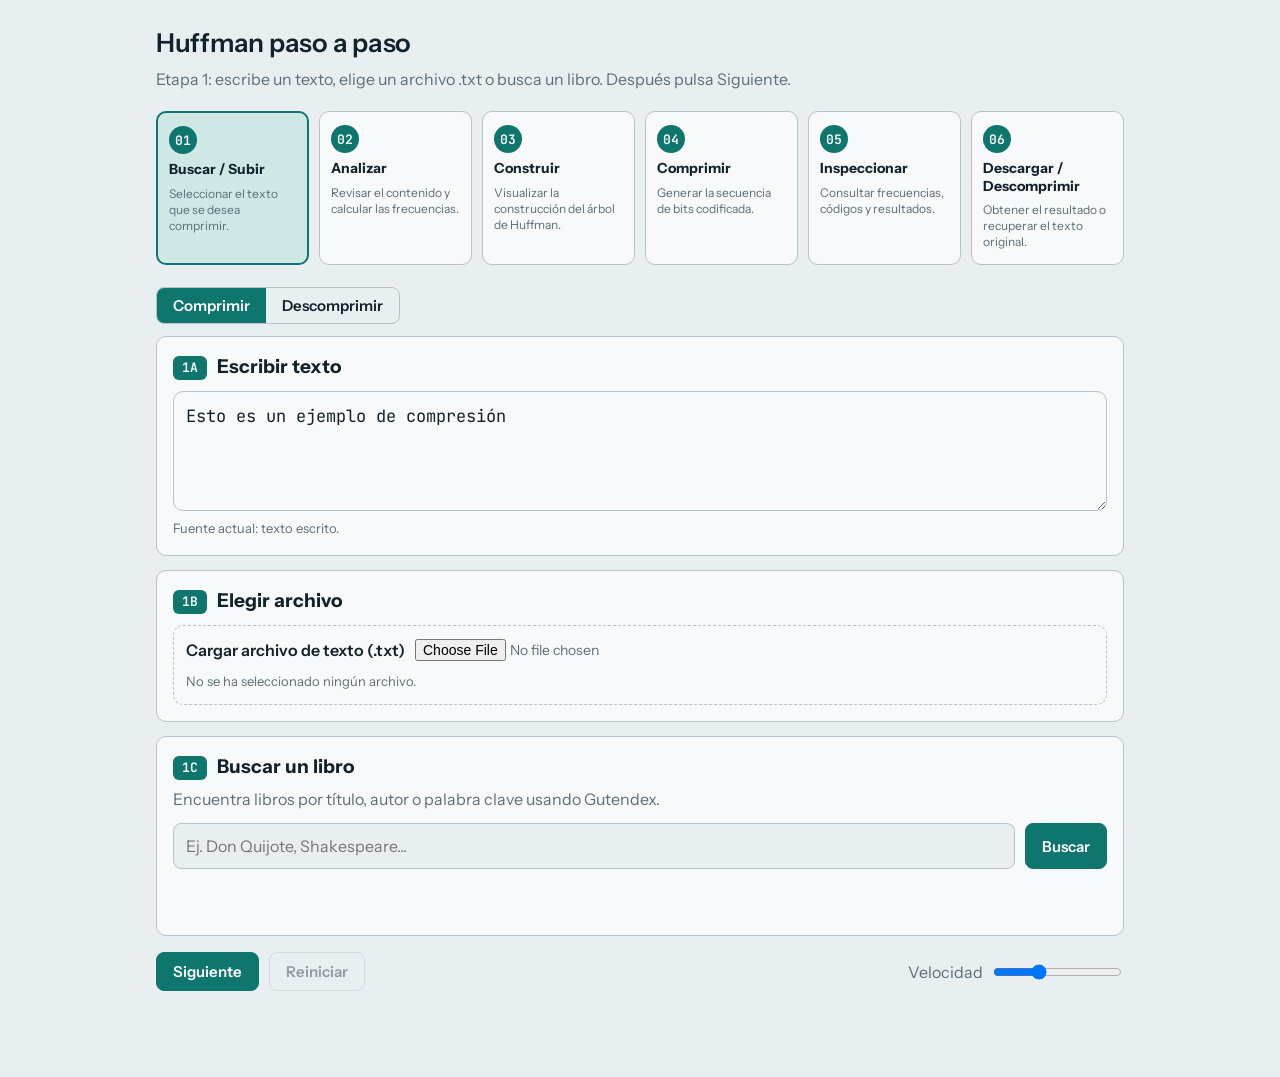
==== commit c3eb0495: "Merge pull request #33 from SkynetIncorporation/feature/huffman-etapas-entrada Huffman: etapa 1 con " ====
--- a/huffman_visualizer.html
+++ b/huffman_visualizer.html
@@ -1,4 +1,3 @@
-
 <!DOCTYPE html>
 <html lang="es">
 <head>
@@ -33,7 +32,7 @@
 .sub{margin:0 0 20px;color:var(--mute)}
 .panel{background:var(--panel);border:1px solid var(--line);border-radius:10px;padding:14px}
 #stack{display:flex;gap:12px;align-items:flex-start;overflow-x:auto;position:relative;min-height:170px;padding:12px 4px 10px;margin-bottom:16px}
-#stack:empty::before{content:"Las cajas de frecuencia irán apareciendo aquí.";color:var(--mute);align-self:center;padding-left:8px}
+#stack:empty{display:none}
 .box{flex:none;width:68px;display:flex;flex-direction:column;align-items:center;gap:6px}
 .count{font:600 18px "JetBrains Mono",ui-monospace,monospace;height:26px;opacity:0;transition:opacity .3s}
 .counting .count{opacity:1}
@@ -47,6 +46,31 @@
 .cell.nl{color:var(--mute);font-size:14px}
 #ptr{position:absolute;left:0;top:0;width:32px;height:32px;border:2px solid var(--amber);border-radius:4px;pointer-events:none;transition:transform .2s ease}
 .fly{position:fixed;z-index:50;transform-origin:0 0;text-align:center;font:600 20px "JetBrains Mono",ui-monospace,monospace;line-height:32px;color:var(--amber);pointer-events:none}
+
+.file-picker{
+  display:flex;
+  flex-wrap:wrap;
+  align-items:center;
+  gap:10px;
+  margin:0 0 12px;
+  padding:12px;
+  border:1px dashed var(--line);
+  border-radius:10px;
+  background:var(--panel);
+}
+.file-picker label{font-weight:600;color:var(--ink)}
+.file-picker input[type="file"]{
+  max-width:100%;
+  color:var(--mute);
+  font:14px "Instrument Sans",system-ui,sans-serif;
+}
+.file-info{
+  flex-basis:100%;
+  color:var(--mute);
+  font-size:13px;
+  overflow-wrap:anywhere;
+}
+
 textarea{display:block;width:100%;min-height:120px;resize:vertical;margin-bottom:16px;padding:12px;border:1px solid var(--line);border-radius:10px;background:var(--panel);color:var(--ink);font:400 17px/1.5 "JetBrains Mono",ui-monospace,monospace}
 textarea:focus-visible,button:focus-visible,input:focus-visible{outline:3px solid var(--amber);outline-offset:2px}
 .bar{display:flex;flex-wrap:wrap;gap:10px;align-items:center}
@@ -78,49 +102,243 @@
 .seg button{background:transparent;color:var(--ink);border:0;border-radius:0;padding:8px 16px}
 .seg button[aria-pressed="true"]{background:var(--teal);color:var(--on-teal)}
 @media (prefers-reduced-motion:reduce){#ptr,.cell,.l,.count{transition:none}}
-.workflow{display:grid;grid-template-columns:repeat(6,minmax(0,1fr));gap:10px;margin:0 0 22px}
-.workflow-step{position:relative;min-height:126px;padding:13px 11px;border:1px solid var(--line);border-radius:10px;background:var(--panel);display:flex;flex-direction:column;gap:7px}
-.workflow-step.active{border:2px solid var(--teal);background:var(--teal-t)}
-.workflow-number{width:28px;height:28px;display:grid;place-items:center;border-radius:50%;background:var(--teal);color:var(--on-teal);font:600 13px "JetBrains Mono",ui-monospace,monospace}
+
+/* Flujo visual del proyecto: Issue #13 */
+.workflow{
+  display:grid;
+  grid-template-columns:repeat(6,minmax(0,1fr));
+  gap:10px;
+  margin:0 0 22px;
+}
+.workflow-step{
+  position:relative;
+  min-height:126px;
+  padding:13px 11px;
+  border:1px solid var(--line);
+  border-radius:10px;
+  background:var(--panel);
+  display:flex;
+  flex-direction:column;
+  gap:7px;
+}
+.workflow-step.active{
+  border:2px solid var(--teal);
+  background:var(--teal-t);
+}
+.workflow-number{
+  width:28px;
+  height:28px;
+  display:grid;
+  place-items:center;
+  border-radius:50%;
+  background:var(--teal);
+  color:var(--on-teal);
+  font:600 13px "JetBrains Mono",ui-monospace,monospace;
+}
 .workflow-step strong{font-size:14px;line-height:1.25}
 .workflow-step span:last-child{font-size:12px;color:var(--mute);line-height:1.35}
-@media(max-width:760px){.workflow{grid-template-columns:repeat(3,minmax(0,1fr))}}
-@media(max-width:440px){.workflow{grid-template-columns:repeat(2,minmax(0,1fr))}}
+@media(max-width:760px){
+  .workflow{grid-template-columns:repeat(3,minmax(0,1fr))}
+}
+@media(max-width:440px){
+  .workflow{grid-template-columns:repeat(2,minmax(0,1fr))}
+}
+/* Buscador de libros Gutendex - Issue #20 */
+.book-search {
+  margin: 0 0 20px;
+  padding: 16px;
+  border: 1px solid var(--line);
+  border-radius: 10px;
+  background: var(--panel);
+}
+
+.book-search h2 {
+  margin: 0 0 6px;
+  font-size: 19px;
+}
+
+.book-search p {
+  color: var(--mute);
+  margin: 0 0 12px;
+}
+
+.book-search-form {
+  display: flex;
+  gap: 10px;
+  flex-wrap: wrap;
+}
+
+.book-search-form input {
+  flex: 1 1 220px;
+  min-width: 0;
+  padding: 10px 12px;
+  border: 1px solid var(--line);
+  border-radius: 8px;
+  background: var(--bg);
+  color: var(--ink);
+  font: inherit;
+}
+
+#book-results {
+  display: grid;
+  grid-template-columns: repeat(auto-fit, minmax(220px, 1fr));
+  gap: 10px;
+  margin-top: 14px;
+}
+
+.book-result {
+  padding: 12px;
+  border: 1px solid var(--line);
+  border-radius: 8px;
+  background: var(--bg);
+}
+
+.book-result h3 {
+  margin: 0 0 6px;
+  font-size: 16px;
+}
+
+.book-result p {
+  font-size: 13px;
+  margin: 0 0 10px;
+}
+
+.book-result.selected {
+  border: 2px solid var(--teal);
+  background: var(--teal-t);
+}
+
+.book-result button {
+  width: 100%;
+}
+
+#book-search-status {
+  margin-top: 12px;
+  min-height: 1.5em;
+  color: var(--mute);
+}
+
+#selected-book {
+  margin-top: 14px;
+  padding: 12px;
+  border-left: 4px solid var(--teal);
+  background: var(--teal-t);
+  border-radius: 6px;
+  color: var(--ink);
+}
+
+@media(max-width:440px) {
+  .book-search-form button {
+    width: 100%;
+  }
+}
+
+/* Etapa 1: tres secciones de entrada (texto, archivo, libro) */
+#inputs{display:flex;flex-direction:column;gap:14px;margin-bottom:16px}
+.input-card{padding:16px;border:1px solid var(--line);border-radius:10px;background:var(--panel)}
+.input-card h2{margin:0 0 10px;font-size:19px}
+.input-card textarea{margin-bottom:8px}
+.input-card .file-info{margin:0}
+.input-card .file-picker{margin:0}
+#inputs .book-search{margin:0}
+.tag{display:inline-grid;place-items:center;min-width:34px;height:24px;padding:0 6px;margin-right:6px;border-radius:6px;background:var(--teal);color:var(--on-teal);font:600 13px "JetBrains Mono",ui-monospace,monospace;vertical-align:middle}
 </style>
 </head>
 <body>
 <main>
   <h1>Huffman paso a paso</h1>
-  <p class="sub" id="sub">Escribe un texto y observa cómo se cuentan sus caracteres.</p>
+  <p class="sub" id="sub">Etapa 1: escribe un texto, elige un archivo .txt o busca un libro. Después pulsa Siguiente.</p>
 
   <section class="workflow" aria-label="Etapas del proceso de compresión Huffman">
-    <article class="workflow-step active"><span class="workflow-number">01</span><strong>Buscar / Subir</strong><span>Seleccionar el texto que se desea comprimir.</span></article>
-    <article class="workflow-step"><span class="workflow-number">02</span><strong>Analizar</strong><span>Revisar el contenido y calcular las frecuencias.</span></article>
-    <article class="workflow-step"><span class="workflow-number">03</span><strong>Construir</strong><span>Visualizar la construcción del árbol de Huffman.</span></article>
-    <article class="workflow-step"><span class="workflow-number">04</span><strong>Comprimir</strong><span>Generar la secuencia de bits codificada.</span></article>
-    <article class="workflow-step"><span class="workflow-number">05</span><strong>Inspeccionar</strong><span>Consultar frecuencias, códigos y resultados.</span></article>
-    <article class="workflow-step"><span class="workflow-number">06</span><strong>Descargar / Descomprimir</strong><span>Obtener el resultado o recuperar el texto original.</span></article>
+    <article class="workflow-step active">
+      <span class="workflow-number">01</span>
+      <strong>Buscar / Subir</strong>
+      <span>Seleccionar el texto que se desea comprimir.</span>
+    </article>
+    <article class="workflow-step">
+      <span class="workflow-number">02</span>
+      <strong>Analizar</strong>
+      <span>Revisar el contenido y calcular las frecuencias.</span>
+    </article>
+    <article class="workflow-step">
+      <span class="workflow-number">03</span>
+      <strong>Construir</strong>
+      <span>Visualizar la construcción del árbol de Huffman.</span>
+    </article>
+    <article class="workflow-step">
+      <span class="workflow-number">04</span>
+      <strong>Comprimir</strong>
+      <span>Generar la secuencia de bits codificada.</span>
+    </article>
+    <article class="workflow-step">
+      <span class="workflow-number">05</span>
+      <strong>Inspeccionar</strong>
+      <span>Consultar frecuencias, códigos y resultados.</span>
+    </article>
+    <article class="workflow-step">
+      <span class="workflow-number">06</span>
+      <strong>Descargar / Descomprimir</strong>
+      <span>Obtener el resultado o recuperar el texto original.</span>
+    </article>
   </section>
 
+  <div class="seg" role="group" aria-label="Modo"><button id="mc" aria-pressed="true">Comprimir</button><button id="md" aria-pressed="false">Descomprimir</button></div>
+
+  <!-- Etapa 1: tres fuentes de entrada, cada una en su propia sección -->
+  <div id="inputs">
+    <section class="input-card" id="sec-text" aria-labelledby="sec-text-title">
+      <h2 id="sec-text-title"><span class="tag">1A</span> <span id="sec-text-label">Escribir texto</span></h2>
+  <textarea id="text" aria-label="Texto a analizar">Esto es un ejemplo de compresión</textarea>
+      <p id="sourceInfo" class="file-info" aria-live="polite">Fuente actual: texto escrito.</p>
+    </section>
+    <section class="input-card" id="sec-file" aria-labelledby="sec-file-title">
+      <h2 id="sec-file-title"><span class="tag">1B</span> Elegir archivo</h2>
+  <div class="file-picker">
+    <label for="fileInput">Cargar archivo de texto (.txt)</label>
+    <input id="fileInput" type="file" accept=".txt,text/plain">
+    <span id="fileInfo" class="file-info" aria-live="polite">No se ha seleccionado ningún archivo.</span>
+  </div>
+    </section>
+<section class="book-search" id="sec-book" aria-labelledby="book-search-title">
+  <h2 id="book-search-title"><span class="tag">1C</span> Buscar un libro</h2>
+  <p>Encuentra libros por título, autor o palabra clave usando Gutendex.</p>
+
+  <form id="book-search-form" class="book-search-form">
+    <input
+      type="search"
+      id="book-search-input"
+      placeholder="Ej. Don Quijote, Shakespeare..."
+      aria-label="Buscar libros"
+      required
+    >
+    <button type="submit" id="book-search-button">Buscar</button>
+  </form>
+
+  <p id="book-search-status" role="status" aria-live="polite"></p>
+
+  <div id="book-results" aria-label="Resultados de búsqueda"></div>
+
+  <div id="selected-book" hidden aria-live="polite">
+    <strong>Libro seleccionado:</strong>
+    <p id="selected-book-info"></p>
+  </div>
+</section>
+  </div>
+
+  <!-- Etapa 2: las cajas de frecuencia aparecen al pulsar Siguiente -->
   <div id="stack" class="panel" aria-label="Cajas de frecuencia"></div>
-
   <div id="row">
-    <div id="tree" class="panel" hidden aria-label="Nodos y árbol de Huffman">
-      <div id="tin"><svg id="arrows" width="0" height="0"><defs><marker id="ah" viewBox="0 0 10 10" refX="9" refY="5" markerWidth="7" markerHeight="7" orient="auto"><path d="M0 0L10 5L0 10z"/></marker></defs></svg></div>
-    </div>
-    <div id="out" class="panel" hidden aria-label="Texto codificado"></div>
+  <div id="tree" class="panel" hidden aria-label="Nodos y árbol de Huffman">
+    <div id="tin"><svg id="arrows" width="0" height="0"><defs><marker id="ah" viewBox="0 0 10 10" refX="9" refY="5" markerWidth="7" markerHeight="7" orient="auto"><path d="M0 0L10 5L0 10z"/></marker></defs></svg></div>
   </div>
-
-  <div class="seg" role="group" aria-label="Modo"><button id="mc" aria-pressed="true">Comprimir</button><button id="md" aria-pressed="false">Descomprimir</button></div>
-  <textarea id="text" aria-label="Texto a analizar">Esto es un ejemplo de compresión</textarea>
+  <div id="out" class="panel" hidden aria-label="Texto codificado"></div>
+  </div>
   <div id="view" class="panel" hidden></div>
 
   <div class="bar">
     <button id="start">Iniciar</button>
     <button id="next" disabled>Siguiente</button>
     <button id="reset" class="ghost" disabled>Reiniciar</button>
-    <button id="downloadTxt" class="ghost" disabled>Descargar .txt</button>
-    <button id="downloadSkyh" class="ghost" disabled>Descargar .skyh</button>
     <label class="sp">Velocidad <input id="speed" type="range" min="1" max="10" value="4"></label>
   </div>
   <p id="status" aria-live="polite"></p>
@@ -128,11 +346,14 @@
 
 <script>
 const CANCEL = Symbol("cancel");
+// Por encima de este número de caracteres no se anima el conteo uno por uno (p. ej. un libro completo).
+const MAX_ANIM = 1500;
 const label = c => c === " " ? "␣" : c === "\n" ? "↵" : c === "\t" ? "⇥" : c;
 
 class HuffmanViz {
-  #text; #view; #stack; #status; #start; #next; #reset; #speed;
-  #downloadTxt; #downloadSkyh;
+  #text; #view; #stack; #status; #start; #next; #reset; #speed; #fileInput; #fileInfo;
+  #inputs; #sourceInfo; #secFile; #secBook; #secTextLabel; #steps; #loading = false;
+  #fileBytes = new Uint8Array();
   #ptr = null; #cells = []; #boxes = new Map(); #token = 0;
   #tree; #tin; #arrows; #out; #mc; #md; #sub; #mode = "c"; #busy = false; #dActive = false; #ctext = ""; #chars = []; #codes = new Map(); #nodes = []; #queue = []; #stage = 0;
 
@@ -141,8 +362,17 @@
     this.#text = g("text"); this.#view = g("view"); this.#stack = g("stack");
     this.#status = g("status"); this.#start = g("start"); this.#next = g("next");
     this.#reset = g("reset"); this.#speed = g("speed");
-    this.#downloadTxt = g("downloadTxt");
-    this.#downloadSkyh = g("downloadSkyh");
+    this.#fileInput = g("fileInput"); this.#fileInfo = g("fileInfo");
+    this.#fileInput.addEventListener("change", () => this.#loadFile());
+    this.#inputs = g("inputs"); this.#sourceInfo = g("sourceInfo");
+    this.#secFile = g("sec-file"); this.#secBook = g("sec-book"); this.#secTextLabel = g("sec-text-label");
+    this.#steps = [...document.querySelectorAll(".workflow-step")];
+    // Si el usuario escribe a mano, la fuente vuelve a ser el texto escrito.
+    this.#text.addEventListener("input", () => {
+      if (this.#mode === "c") this.#sourceInfo.textContent = "Fuente actual: texto escrito.";
+    });
+    // El buscador de libros avisa mientras descarga el texto para bloquear Siguiente.
+    document.addEventListener("source-loading", e => { this.#loading = e.detail; this.#sync(); });
     this.#tree = g("tree"); this.#tin = g("tin"); this.#arrows = g("arrows"); this.#out = g("out");
     this.#mc = g("mc"); this.#md = g("md"); this.#sub = g("sub");
     this.#mc.onclick = () => this.#setMode("c");
@@ -150,9 +380,44 @@
     this.#start.onclick = () => this.#run();
     this.#next.onclick = () => this.#advance();
     this.#reset.onclick = () => this.#restore();
-    this.#downloadTxt.onclick = () => this.#downloadText();
-    this.#downloadSkyh.onclick = () => this.#downloadSkyhFile();
     this.#sync();
+  }
+
+  async #loadFile() {
+    const file = this.#fileInput.files?.[0];
+    if (!file) return;
+
+    if (!file.name.toLowerCase().endsWith(".txt")) {
+      this.#fileInfo.textContent = "Selecciona un archivo con extensión .txt.";
+      this.#status.textContent = "Formato no válido. Solo se permiten archivos .txt.";
+      this.#fileInput.value = "";
+      return;
+    }
+
+    try {
+      // Se leen los bytes originales del archivo y se conservan en un Uint8Array.
+      this.#fileBytes = new Uint8Array(await file.arrayBuffer());
+
+      // La visualización actual trabaja con texto; por eso decodificamos los bytes UTF-8.
+      const content = new TextDecoder("utf-8", { fatal: true }).decode(this.#fileBytes);
+
+      this.#restore();
+      this.#text.value = content; // el cuadro de texto se reemplaza por el contenido del archivo
+      this.#ctext = content;
+      this.#fileInfo.textContent =
+        `${file.name} · ${this.#fileBytes.length.toLocaleString("es-MX")} bytes`;
+      this.#sourceInfo.textContent = `Fuente actual: archivo ${file.name}.`;
+      this.#status.textContent =
+        `Archivo cargado correctamente: ${this.#fileBytes.length} bytes leídos en un Uint8Array. Pulsa Siguiente para analizar el texto.`;
+      this.#inputs.hidden = false;
+      this.#view.hidden = true;
+    } catch (error) {
+      this.#fileBytes = new Uint8Array();
+      this.#fileInput.value = "";
+      this.#fileInfo.textContent = "No se pudo leer el archivo como texto UTF-8.";
+      this.#status.textContent =
+        "Error al cargar el archivo. Verifica que sea un .txt codificado en UTF-8.";
+    }
   }
 
   get #step() { return 1200 / Number(this.#speed.value); }
@@ -162,7 +427,7 @@
   }
 
   #build(chars) {
-    this.#text.hidden = true;
+    this.#inputs.hidden = true;
     this.#view.hidden = false;
     this.#view.innerHTML = "";
     this.#stack.innerHTML = "";
@@ -212,20 +477,26 @@
 
   async #run() {
     if (this.#mode === "d") return this.#runDecomp();
-    const chars = [...this.#text.value];
-    if (!chars.length) {
+    const all = [...this.#text.value];
+    if (!all.length) {
       this.#status.textContent = "Escribe un texto para empezar.";
       this.#text.focus();
       return;
     }
+    const big = all.length > MAX_ANIM;
+    const chars = big ? all.slice(0, MAX_ANIM) : all;
     const t = ++this.#token;
     this.#build(chars);
     this.#next.disabled = true;
     this.#busy = true;
     this.#sync();
     try {
-      await this.#countPhase(chars, t);
-      await this.#clearPhase(t);
+      if (big) {
+        await this.#fastCount(all, t);
+      } else {
+        await this.#countPhase(chars, t);
+        await this.#clearPhase(t);
+      }
     } catch (e) {
       if (e !== CANCEL) throw e;
     } finally {
@@ -275,6 +546,25 @@
     }
   }
 
+  // Textos largos (libros): se cuentan todos los caracteres de golpe, sin animar cada uno.
+  async #fastCount(all, t) {
+    this.#status.textContent = `Etapa 2: contando ${all.length.toLocaleString("es-MX")} caracteres…`;
+    await this.#sleep(this.#step * 0.5, t);
+    const freq = new Map();
+    for (const ch of all) freq.set(ch, (freq.get(ch) || 0) + 1);
+    for (const [ch, n] of freq) {
+      const box = this.#newBox(ch);
+      box.n = n;
+      box.count.textContent = n;
+    }
+    this.#stack.classList.add("counting");
+    this.#status.textContent =
+      `Listo: ${freq.size} caracteres distintos en ${all.length.toLocaleString("es-MX")} en total. ` +
+      `Texto largo: las frecuencias son de todo el texto, pero la codificación (etapa 6) se animará solo con los primeros ${MAX_ANIM} caracteres. Pulsa Siguiente para continuar.`;
+    this.#stage = 2;
+    this.#next.disabled = false;
+  }
+
   async #clearPhase(t) {
     this.#status.textContent = "Etapa 2: contando las apariciones de cada carácter";
     this.#stack.classList.add("counting");
@@ -417,71 +707,17 @@
   #sync() {
     const lock = this.#busy || (this.#stage > 0 && this.#stage < 6), d = this.#mode === "d";
     this.#mc.disabled = lock; this.#md.disabled = lock;
+    this.#fileInput.disabled = lock || d;
+    this.#start.hidden = !d; // en modo comprimir se avanza solo con Siguiente
     this.#start.disabled = this.#busy || (!d && this.#stage > 0 && this.#stage < 6);
     this.#reset.disabled = !(this.#busy || (d ? this.#dActive : this.#stage > 0));
+    this.#secFile.hidden = d; this.#secBook.hidden = d;
     if (d) this.#next.disabled = true;
-
-    const canDownload = !this.#busy && !d && this.#stage === 6;
-    this.#downloadTxt.disabled = !canDownload;
-    this.#downloadSkyh.disabled = !canDownload;
-  }
-
-  #getEncodedBits() {
-    return this.#chars.map(ch => this.#codes.get(ch)?.code ?? "").join("");
-  }
-
-  #downloadFile(content, filename, type) {
-    const blob = new Blob([content], { type });
-    const url = URL.createObjectURL(blob);
-    const link = document.createElement("a");
-    link.href = url;
-    link.download = filename;
-    document.body.append(link);
-    link.click();
-    link.remove();
-    setTimeout(() => URL.revokeObjectURL(url), 1000);
-  }
-
-  #downloadText() {
-    if (this.#stage !== 6 || this.#mode !== "c" || this.#busy) return;
-    const bits = this.#getEncodedBits();
-    this.#downloadFile(
-      bits,
-      "texto_comprimido.txt",
-      "text/plain;charset=utf-8"
-    );
-    this.#status.textContent = "Archivo TXT descargado correctamente.";
-  }
-
-  #downloadSkyhFile() {
-    if (this.#stage !== 6 || this.#mode !== "c" || this.#busy) return;
-
-    const bits = this.#getEncodedBits();
-
-    const data = {
-      format: "SKYH",
-      version: 1,
-      algorithm: "Huffman",
-      originalLength: this.#chars.length,
-      bitLength: bits.length,
-      bits,
-      frequencies: [...this.#boxes.entries()].map(([character, box]) => ({
-        character,
-        frequency: box.n
-      })),
-      codes: [...this.#codes.entries()].map(([character, data]) => ({
-        character,
-        code: data.code
-      }))
-    };
-
-    this.#downloadFile(
-      JSON.stringify(data, null, 2),
-      "texto_comprimido.skyh",
-      "application/json;charset=utf-8"
-    );
-
-    this.#status.textContent = "Archivo SKYH descargado correctamente.";
+    else if (!this.#busy && this.#stage === 0) this.#next.disabled = this.#loading;
+    // Resalta la etapa del flujo en la que estamos.
+    const s = this.#stage;
+    const step = this.#busy && s === 0 ? 2 : s === 0 ? 1 : s <= 2 ? 2 : s <= 5 ? 3 : 4;
+    this.#steps.forEach((el, i) => el.classList.toggle("active", i === step - 1));
   }
 
   #cleanD() {
@@ -497,12 +733,14 @@
     this.#mc.setAttribute("aria-pressed", m === "c");
     this.#md.setAttribute("aria-pressed", m === "d");
     this.#view.hidden = true;
-    this.#text.hidden = false;
+    this.#inputs.hidden = false;
     this.#next.disabled = true;
+    this.#secTextLabel.textContent = m === "d" ? "Secuencia binaria" : "Escribir texto";
+    this.#sourceInfo.hidden = m === "d";
     if (m === "d") {
       this.#ctext = this.#text.value;
       const ready = this.#stage === 6;
-      this.#text.value = ready ? this.#getEncodedBits() : "";
+      this.#text.value = ready ? this.#chars.map(c => this.#codes.get(c)?.code ?? "").join("") : "";
       this.#text.placeholder = "Escribe una secuencia de 0 y 1";
       this.#text.setAttribute("aria-label", "Secuencia binaria a decodificar");
       this.#sub.textContent = "Escribe una secuencia de 0 y 1 y observa cómo el árbol la convierte en texto.";
@@ -511,7 +749,7 @@
       this.#text.value = this.#ctext;
       this.#text.placeholder = "";
       this.#text.setAttribute("aria-label", "Texto a analizar");
-      this.#sub.textContent = "Escribe un texto y observa cómo se cuentan sus caracteres.";
+      this.#sub.textContent = "Etapa 1: escribe un texto, elige un archivo .txt o busca un libro. Después pulsa Siguiente.";
       this.#status.textContent = "";
     }
     this.#sync();
@@ -525,7 +763,7 @@
     const bits = [...raw], t = ++this.#token;
     this.#cleanD();
     this.#dActive = true; this.#busy = true;
-    this.#text.hidden = true; this.#view.hidden = false;
+    this.#inputs.hidden = true; this.#view.hidden = false;
     this.#view.innerHTML = ""; this.#out.innerHTML = ""; this.#view.scrollTop = 0;
     this.#cells = bits.map(b => {
       const s = document.createElement("span");
@@ -552,7 +790,7 @@
     this.#cleanD();
     this.#out.innerHTML = "";
     this.#view.hidden = true;
-    this.#text.hidden = false;
+    this.#inputs.hidden = false;
     this.#status.textContent = "";
     this.#sync();
   }
@@ -741,6 +979,7 @@
   }
 
   async #advance() {
+    if (this.#stage === 0) return this.#run(); // Etapa 1 → 2: analizar y mostrar las cajas de frecuencia
     const t = this.#token;
     this.#next.disabled = true;
     this.#busy = true;
@@ -783,7 +1022,7 @@
     this.#cells = [];
     this.#clearTree();
     this.#view.hidden = true;
-    this.#text.hidden = false;
+    this.#inputs.hidden = false;
     this.#start.disabled = false;
     this.#next.disabled = true;
     this.#reset.disabled = true;
@@ -794,5 +1033,170 @@
 
 new HuffmanViz();
 </script>
+  <script>
+// ========================================
+// BUSCADOR DE LIBROS GUTENDEX - ISSUE #20
+// ========================================
+
+const bookSearchForm = document.getElementById("book-search-form");
+const bookSearchInput = document.getElementById("book-search-input");
+const bookSearchStatus = document.getElementById("book-search-status");
+const bookResults = document.getElementById("book-results");
+const selectedBook = document.getElementById("selected-book");
+const selectedBookInfo = document.getElementById("selected-book-info");
+
+// Guardar el libro seleccionado para futuras funciones
+window.libroGutendexSeleccionado = null;
+
+// Buscar libros en Gutendex
+bookSearchForm.addEventListener("submit", async (event) => {
+  event.preventDefault();
+
+  const query = bookSearchInput.value.trim();
+
+  if (!query) {
+    bookSearchStatus.textContent = "Escribe un título, autor o palabra clave.";
+    return;
+  }
+
+  bookResults.replaceChildren();
+  selectedBook.hidden = true;
+
+  bookSearchStatus.textContent = "Buscando libros...";
+  const searchButton = document.getElementById("book-search-button");
+  searchButton.disabled = true;
+
+  try {
+    const url = new URL("https://gutendex.com/books/");
+    url.searchParams.set("search", query);
+
+    const response = await fetch(url);
+
+    if (!response.ok) {
+      throw new Error("No se pudo consultar Gutendex.");
+    }
+
+    const data = await response.json();
+
+    if (!data.results || data.results.length === 0) {
+      bookSearchStatus.textContent = "No se encontraron libros. Intenta otra búsqueda.";
+      return;
+    }
+
+    const books = data.results.slice(0, 10);
+
+    bookSearchStatus.textContent =
+      `Se encontraron ${data.count} resultados. Mostrando ${books.length}.`;
+
+    books.forEach((book) => {
+      const card = document.createElement("article");
+      card.className = "book-result";
+
+      const title = document.createElement("h3");
+      title.textContent = book.title;
+
+      const authors = document.createElement("p");
+      authors.textContent = book.authors.length
+        ? "Autor: " + book.authors.map(author => author.name).join(", ")
+        : "Autor desconocido";
+
+      const button = document.createElement("button");
+      button.type = "button";
+      button.className = "ghost";
+      button.textContent = "Seleccionar libro";
+
+      button.addEventListener("click", () => {
+        // Guardar los datos del libro seleccionado
+        window.libroGutendexSeleccionado = book;
+
+        // Actualizar la interfaz
+        document.querySelectorAll(".book-result").forEach((item) => {
+          item.classList.remove("selected");
+          const itemButton = item.querySelector("button");
+          itemButton.textContent = "Seleccionar libro";
+        });
+
+        card.classList.add("selected");
+        button.textContent = "Libro seleccionado";
+
+        selectedBookInfo.textContent =
+          `${book.title} — ${authors.textContent}`;
+
+        selectedBook.hidden = false;
+
+        bookSearchStatus.textContent = "Libro seleccionado correctamente.";
+        loadBookText(book);
+      });
+
+      card.append(title, authors, button);
+      bookResults.append(card);
+    });
+
+  } catch (error) {
+    console.error("Error al buscar libros:", error);
+    bookSearchStatus.textContent =
+      "Ocurrió un error al consultar Gutendex. Intenta nuevamente.";
+  } finally {
+    searchButton.disabled = false;
+  }
+});
+
+// ----------------------------------------------------------
+// Al seleccionar un libro se descarga su texto y reemplaza el contenido del cuadro de texto (sección 1A)
+// ----------------------------------------------------------
+const textArea = document.getElementById("text");
+const sourceInfo = document.getElementById("sourceInfo");
+let bookLoadId = 0;
+
+function bookTextUrl(book) {
+  const formats = book.formats || {};
+  const key = Object.keys(formats).find(k => k.startsWith("text/plain"));
+  return key ? formats[key] : null;
+}
+
+// Gutenberg no envía cabeceras CORS: primero se intenta directo y luego mediante un proxy CORS.
+async function fetchBookText(book) {
+  const urls = [bookTextUrl(book), `https://gutenberg.pglaf.org/cache/epub/${book.id}/pg${book.id}.txt`]
+    .filter(Boolean);
+  const attempts = [...urls, ...urls.map(u => `https://proxy.cors.dev/${u}`)];
+  let lastError = new Error("Este libro no tiene una versión de texto disponible.");
+  for (const url of attempts) {
+    try {
+      const response = await fetch(url, { credentials: "omit" });
+      if (!response.ok) throw new Error(`HTTP ${response.status}`);
+      const text = await response.text();
+      if (text.trim()) return text;
+    } catch (error) {
+      lastError = error;
+    }
+  }
+  throw lastError;
+}
+
+async function loadBookText(book) {
+  const id = ++bookLoadId;
+  document.dispatchEvent(new CustomEvent("source-loading", { detail: true }));
+  bookSearchStatus.textContent = "Descargando el texto del libro...";
+  try {
+    const text = await fetchBookText(book);
+    if (id !== bookLoadId) return; // se eligió otro libro mientras tanto
+    textArea.value = text;
+    textArea.dispatchEvent(new Event("input", { bubbles: true }));
+    sourceInfo.textContent =
+      `Fuente actual: libro «${book.title}» (${text.length.toLocaleString("es-MX")} caracteres).`;
+    bookSearchStatus.textContent =
+      "Libro seleccionado: el cuadro de texto ahora contiene su contenido. Pulsa Siguiente.";
+  } catch (error) {
+    if (id !== bookLoadId) return;
+    console.error("Error al descargar el libro:", error);
+    bookSearchStatus.textContent =
+      "No se pudo descargar el texto de este libro (conexión o CORS). Prueba con otro.";
+  } finally {
+    if (id === bookLoadId) {
+      document.dispatchEvent(new CustomEvent("source-loading", { detail: false }));
+    }
+  }
+}
+</script>
 </body>
 </html>
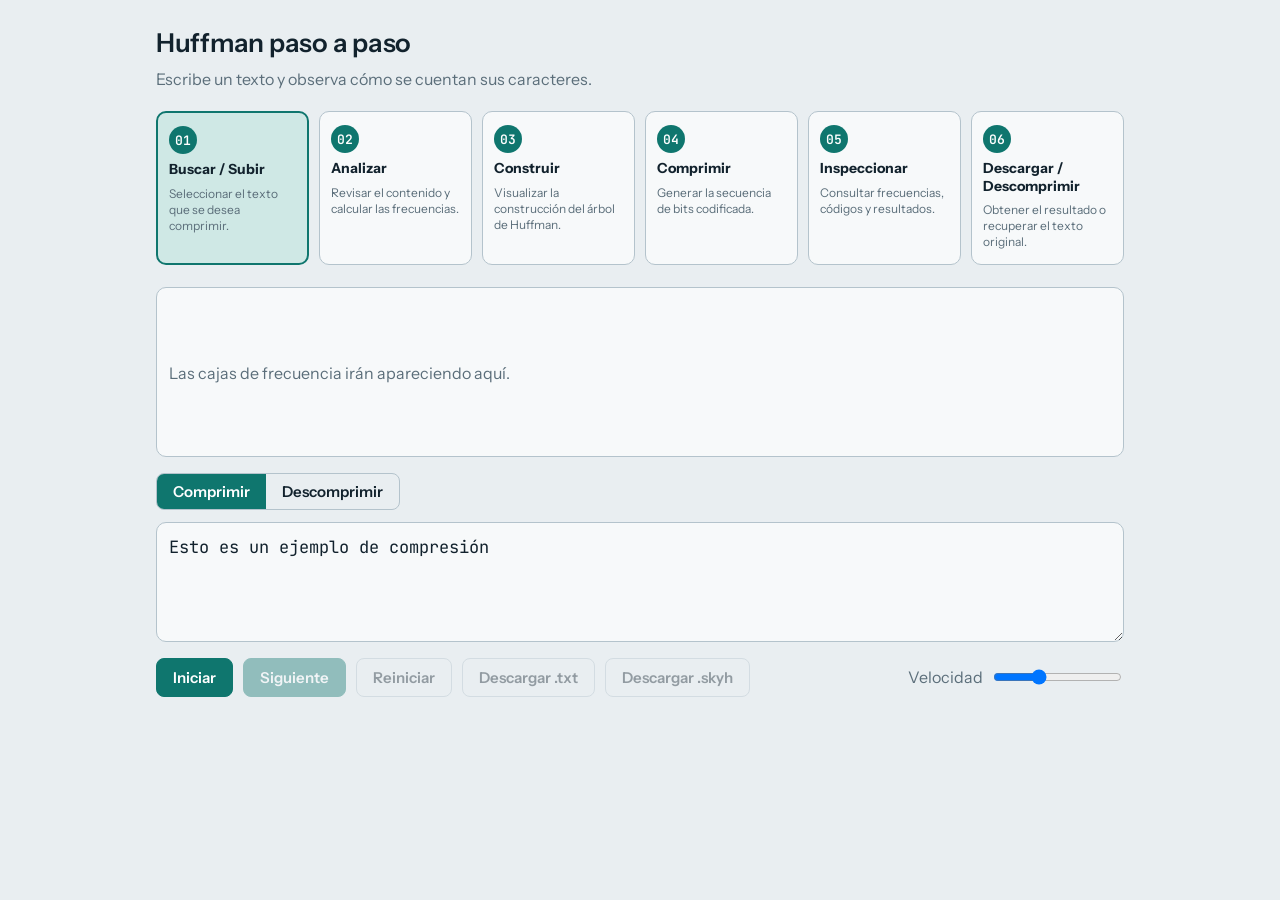
==== commit 2cf186d0: "Añadir panel de estadistica de compresion" ====
--- a/huffman_visualizer.html
+++ b/huffman_visualizer.html
@@ -1,3 +1,4 @@
+
 <!DOCTYPE html>
 <html lang="es">
 <head>
@@ -32,7 +33,7 @@
 .sub{margin:0 0 20px;color:var(--mute)}
 .panel{background:var(--panel);border:1px solid var(--line);border-radius:10px;padding:14px}
 #stack{display:flex;gap:12px;align-items:flex-start;overflow-x:auto;position:relative;min-height:170px;padding:12px 4px 10px;margin-bottom:16px}
-#stack:empty{display:none}
+#stack:empty::before{content:"Las cajas de frecuencia irán apareciendo aquí.";color:var(--mute);align-self:center;padding-left:8px}
 .box{flex:none;width:68px;display:flex;flex-direction:column;align-items:center;gap:6px}
 .count{font:600 18px "JetBrains Mono",ui-monospace,monospace;height:26px;opacity:0;transition:opacity .3s}
 .counting .count{opacity:1}
@@ -46,31 +47,6 @@
 .cell.nl{color:var(--mute);font-size:14px}
 #ptr{position:absolute;left:0;top:0;width:32px;height:32px;border:2px solid var(--amber);border-radius:4px;pointer-events:none;transition:transform .2s ease}
 .fly{position:fixed;z-index:50;transform-origin:0 0;text-align:center;font:600 20px "JetBrains Mono",ui-monospace,monospace;line-height:32px;color:var(--amber);pointer-events:none}
-
-.file-picker{
-  display:flex;
-  flex-wrap:wrap;
-  align-items:center;
-  gap:10px;
-  margin:0 0 12px;
-  padding:12px;
-  border:1px dashed var(--line);
-  border-radius:10px;
-  background:var(--panel);
-}
-.file-picker label{font-weight:600;color:var(--ink)}
-.file-picker input[type="file"]{
-  max-width:100%;
-  color:var(--mute);
-  font:14px "Instrument Sans",system-ui,sans-serif;
-}
-.file-info{
-  flex-basis:100%;
-  color:var(--mute);
-  font-size:13px;
-  overflow-wrap:anywhere;
-}
-
 textarea{display:block;width:100%;min-height:120px;resize:vertical;margin-bottom:16px;padding:12px;border:1px solid var(--line);border-radius:10px;background:var(--panel);color:var(--ink);font:400 17px/1.5 "JetBrains Mono",ui-monospace,monospace}
 textarea:focus-visible,button:focus-visible,input:focus-visible{outline:3px solid var(--amber);outline-offset:2px}
 .bar{display:flex;flex-wrap:wrap;gap:10px;align-items:center}
@@ -102,243 +78,50 @@
 .seg button{background:transparent;color:var(--ink);border:0;border-radius:0;padding:8px 16px}
 .seg button[aria-pressed="true"]{background:var(--teal);color:var(--on-teal)}
 @media (prefers-reduced-motion:reduce){#ptr,.cell,.l,.count{transition:none}}
-
-/* Flujo visual del proyecto: Issue #13 */
-.workflow{
-  display:grid;
-  grid-template-columns:repeat(6,minmax(0,1fr));
-  gap:10px;
-  margin:0 0 22px;
-}
-.workflow-step{
-  position:relative;
-  min-height:126px;
-  padding:13px 11px;
-  border:1px solid var(--line);
-  border-radius:10px;
-  background:var(--panel);
-  display:flex;
-  flex-direction:column;
-  gap:7px;
-}
-.workflow-step.active{
-  border:2px solid var(--teal);
-  background:var(--teal-t);
-}
-.workflow-number{
-  width:28px;
-  height:28px;
-  display:grid;
-  place-items:center;
-  border-radius:50%;
-  background:var(--teal);
-  color:var(--on-teal);
-  font:600 13px "JetBrains Mono",ui-monospace,monospace;
-}
+.workflow{display:grid;grid-template-columns:repeat(6,minmax(0,1fr));gap:10px;margin:0 0 22px}
+.workflow-step{position:relative;min-height:126px;padding:13px 11px;border:1px solid var(--line);border-radius:10px;background:var(--panel);display:flex;flex-direction:column;gap:7px}
+.workflow-step.active{border:2px solid var(--teal);background:var(--teal-t)}
+.workflow-number{width:28px;height:28px;display:grid;place-items:center;border-radius:50%;background:var(--teal);color:var(--on-teal);font:600 13px "JetBrains Mono",ui-monospace,monospace}
 .workflow-step strong{font-size:14px;line-height:1.25}
 .workflow-step span:last-child{font-size:12px;color:var(--mute);line-height:1.35}
-@media(max-width:760px){
-  .workflow{grid-template-columns:repeat(3,minmax(0,1fr))}
-}
-@media(max-width:440px){
-  .workflow{grid-template-columns:repeat(2,minmax(0,1fr))}
-}
-/* Buscador de libros Gutendex - Issue #20 */
-.book-search {
-  margin: 0 0 20px;
-  padding: 16px;
-  border: 1px solid var(--line);
-  border-radius: 10px;
-  background: var(--panel);
-}
-
-.book-search h2 {
-  margin: 0 0 6px;
-  font-size: 19px;
-}
-
-.book-search p {
-  color: var(--mute);
-  margin: 0 0 12px;
-}
-
-.book-search-form {
-  display: flex;
-  gap: 10px;
-  flex-wrap: wrap;
-}
-
-.book-search-form input {
-  flex: 1 1 220px;
-  min-width: 0;
-  padding: 10px 12px;
-  border: 1px solid var(--line);
-  border-radius: 8px;
-  background: var(--bg);
-  color: var(--ink);
-  font: inherit;
-}
-
-#book-results {
-  display: grid;
-  grid-template-columns: repeat(auto-fit, minmax(220px, 1fr));
-  gap: 10px;
-  margin-top: 14px;
-}
-
-.book-result {
-  padding: 12px;
-  border: 1px solid var(--line);
-  border-radius: 8px;
-  background: var(--bg);
-}
-
-.book-result h3 {
-  margin: 0 0 6px;
-  font-size: 16px;
-}
-
-.book-result p {
-  font-size: 13px;
-  margin: 0 0 10px;
-}
-
-.book-result.selected {
-  border: 2px solid var(--teal);
-  background: var(--teal-t);
-}
-
-.book-result button {
-  width: 100%;
-}
-
-#book-search-status {
-  margin-top: 12px;
-  min-height: 1.5em;
-  color: var(--mute);
-}
-
-#selected-book {
-  margin-top: 14px;
-  padding: 12px;
-  border-left: 4px solid var(--teal);
-  background: var(--teal-t);
-  border-radius: 6px;
-  color: var(--ink);
-}
-
-@media(max-width:440px) {
-  .book-search-form button {
-    width: 100%;
-  }
-}
-
-/* Etapa 1: tres secciones de entrada (texto, archivo, libro) */
-#inputs{display:flex;flex-direction:column;gap:14px;margin-bottom:16px}
-.input-card{padding:16px;border:1px solid var(--line);border-radius:10px;background:var(--panel)}
-.input-card h2{margin:0 0 10px;font-size:19px}
-.input-card textarea{margin-bottom:8px}
-.input-card .file-info{margin:0}
-.input-card .file-picker{margin:0}
-#inputs .book-search{margin:0}
-.tag{display:inline-grid;place-items:center;min-width:34px;height:24px;padding:0 6px;margin-right:6px;border-radius:6px;background:var(--teal);color:var(--on-teal);font:600 13px "JetBrains Mono",ui-monospace,monospace;vertical-align:middle}
+@media(max-width:760px){.workflow{grid-template-columns:repeat(3,minmax(0,1fr))}}
+@media(max-width:440px){.workflow{grid-template-columns:repeat(2,minmax(0,1fr))}}
 </style>
 </head>
 <body>
 <main>
   <h1>Huffman paso a paso</h1>
-  <p class="sub" id="sub">Etapa 1: escribe un texto, elige un archivo .txt o busca un libro. Después pulsa Siguiente.</p>
+  <p class="sub" id="sub">Escribe un texto y observa cómo se cuentan sus caracteres.</p>
 
   <section class="workflow" aria-label="Etapas del proceso de compresión Huffman">
-    <article class="workflow-step active">
-      <span class="workflow-number">01</span>
-      <strong>Buscar / Subir</strong>
-      <span>Seleccionar el texto que se desea comprimir.</span>
-    </article>
-    <article class="workflow-step">
-      <span class="workflow-number">02</span>
-      <strong>Analizar</strong>
-      <span>Revisar el contenido y calcular las frecuencias.</span>
-    </article>
-    <article class="workflow-step">
-      <span class="workflow-number">03</span>
-      <strong>Construir</strong>
-      <span>Visualizar la construcción del árbol de Huffman.</span>
-    </article>
-    <article class="workflow-step">
-      <span class="workflow-number">04</span>
-      <strong>Comprimir</strong>
-      <span>Generar la secuencia de bits codificada.</span>
-    </article>
-    <article class="workflow-step">
-      <span class="workflow-number">05</span>
-      <strong>Inspeccionar</strong>
-      <span>Consultar frecuencias, códigos y resultados.</span>
-    </article>
-    <article class="workflow-step">
-      <span class="workflow-number">06</span>
-      <strong>Descargar / Descomprimir</strong>
-      <span>Obtener el resultado o recuperar el texto original.</span>
-    </article>
+    <article class="workflow-step active"><span class="workflow-number">01</span><strong>Buscar / Subir</strong><span>Seleccionar el texto que se desea comprimir.</span></article>
+    <article class="workflow-step"><span class="workflow-number">02</span><strong>Analizar</strong><span>Revisar el contenido y calcular las frecuencias.</span></article>
+    <article class="workflow-step"><span class="workflow-number">03</span><strong>Construir</strong><span>Visualizar la construcción del árbol de Huffman.</span></article>
+    <article class="workflow-step"><span class="workflow-number">04</span><strong>Comprimir</strong><span>Generar la secuencia de bits codificada.</span></article>
+    <article class="workflow-step"><span class="workflow-number">05</span><strong>Inspeccionar</strong><span>Consultar frecuencias, códigos y resultados.</span></article>
+    <article class="workflow-step"><span class="workflow-number">06</span><strong>Descargar / Descomprimir</strong><span>Obtener el resultado o recuperar el texto original.</span></article>
   </section>
 
+  <div id="stack" class="panel" aria-label="Cajas de frecuencia"></div>
+
+  <div id="row">
+    <div id="tree" class="panel" hidden aria-label="Nodos y árbol de Huffman">
+      <div id="tin"><svg id="arrows" width="0" height="0"><defs><marker id="ah" viewBox="0 0 10 10" refX="9" refY="5" markerWidth="7" markerHeight="7" orient="auto"><path d="M0 0L10 5L0 10z"/></marker></defs></svg></div>
+    </div>
+    <div id="out" class="panel" hidden aria-label="Texto codificado"></div>
+    <div id="stats" class="panel" hidden aria-label="Estadísticas de compresión"></div>
+  </div>
+
   <div class="seg" role="group" aria-label="Modo"><button id="mc" aria-pressed="true">Comprimir</button><button id="md" aria-pressed="false">Descomprimir</button></div>
-
-  <!-- Etapa 1: tres fuentes de entrada, cada una en su propia sección -->
-  <div id="inputs">
-    <section class="input-card" id="sec-text" aria-labelledby="sec-text-title">
-      <h2 id="sec-text-title"><span class="tag">1A</span> <span id="sec-text-label">Escribir texto</span></h2>
   <textarea id="text" aria-label="Texto a analizar">Esto es un ejemplo de compresión</textarea>
-      <p id="sourceInfo" class="file-info" aria-live="polite">Fuente actual: texto escrito.</p>
-    </section>
-    <section class="input-card" id="sec-file" aria-labelledby="sec-file-title">
-      <h2 id="sec-file-title"><span class="tag">1B</span> Elegir archivo</h2>
-  <div class="file-picker">
-    <label for="fileInput">Cargar archivo de texto (.txt)</label>
-    <input id="fileInput" type="file" accept=".txt,text/plain">
-    <span id="fileInfo" class="file-info" aria-live="polite">No se ha seleccionado ningún archivo.</span>
-  </div>
-    </section>
-<section class="book-search" id="sec-book" aria-labelledby="book-search-title">
-  <h2 id="book-search-title"><span class="tag">1C</span> Buscar un libro</h2>
-  <p>Encuentra libros por título, autor o palabra clave usando Gutendex.</p>
-
-  <form id="book-search-form" class="book-search-form">
-    <input
-      type="search"
-      id="book-search-input"
-      placeholder="Ej. Don Quijote, Shakespeare..."
-      aria-label="Buscar libros"
-      required
-    >
-    <button type="submit" id="book-search-button">Buscar</button>
-  </form>
-
-  <p id="book-search-status" role="status" aria-live="polite"></p>
-
-  <div id="book-results" aria-label="Resultados de búsqueda"></div>
-
-  <div id="selected-book" hidden aria-live="polite">
-    <strong>Libro seleccionado:</strong>
-    <p id="selected-book-info"></p>
-  </div>
-</section>
-  </div>
-
-  <!-- Etapa 2: las cajas de frecuencia aparecen al pulsar Siguiente -->
-  <div id="stack" class="panel" aria-label="Cajas de frecuencia"></div>
-  <div id="row">
-  <div id="tree" class="panel" hidden aria-label="Nodos y árbol de Huffman">
-    <div id="tin"><svg id="arrows" width="0" height="0"><defs><marker id="ah" viewBox="0 0 10 10" refX="9" refY="5" markerWidth="7" markerHeight="7" orient="auto"><path d="M0 0L10 5L0 10z"/></marker></defs></svg></div>
-  </div>
-  <div id="out" class="panel" hidden aria-label="Texto codificado"></div>
-  </div>
   <div id="view" class="panel" hidden></div>
 
   <div class="bar">
     <button id="start">Iniciar</button>
     <button id="next" disabled>Siguiente</button>
     <button id="reset" class="ghost" disabled>Reiniciar</button>
+    <button id="downloadTxt" class="ghost" disabled>Descargar .txt</button>
+    <button id="downloadSkyh" class="ghost" disabled>Descargar .skyh</button>
     <label class="sp">Velocidad <input id="speed" type="range" min="1" max="10" value="4"></label>
   </div>
   <p id="status" aria-live="polite"></p>
@@ -346,78 +129,32 @@
 
 <script>
 const CANCEL = Symbol("cancel");
-// Por encima de este número de caracteres no se anima el conteo uno por uno (p. ej. un libro completo).
-const MAX_ANIM = 1500;
 const label = c => c === " " ? "␣" : c === "\n" ? "↵" : c === "\t" ? "⇥" : c;
 
 class HuffmanViz {
-  #text; #view; #stack; #status; #start; #next; #reset; #speed; #fileInput; #fileInfo;
-  #inputs; #sourceInfo; #secFile; #secBook; #secTextLabel; #steps; #loading = false;
-  #fileBytes = new Uint8Array();
+  #text; #view; #stack; #status; #start; #next; #reset; #speed;
+  #downloadTxt; #downloadSkyh;
   #ptr = null; #cells = []; #boxes = new Map(); #token = 0;
-  #tree; #tin; #arrows; #out; #mc; #md; #sub; #mode = "c"; #busy = false; #dActive = false; #ctext = ""; #chars = []; #codes = new Map(); #nodes = []; #queue = []; #stage = 0;
+  #tree; #tin; #arrows; #out; #stats; #mc; #md; #sub; #mode = "c"; #busy = false; #dActive = false; #ctext = ""; #chars = []; #codes = new Map(); #nodes = []; #queue = []; #stage = 0;
 
   constructor() {
     const g = id => document.getElementById(id);
     this.#text = g("text"); this.#view = g("view"); this.#stack = g("stack");
     this.#status = g("status"); this.#start = g("start"); this.#next = g("next");
     this.#reset = g("reset"); this.#speed = g("speed");
-    this.#fileInput = g("fileInput"); this.#fileInfo = g("fileInfo");
-    this.#fileInput.addEventListener("change", () => this.#loadFile());
-    this.#inputs = g("inputs"); this.#sourceInfo = g("sourceInfo");
-    this.#secFile = g("sec-file"); this.#secBook = g("sec-book"); this.#secTextLabel = g("sec-text-label");
-    this.#steps = [...document.querySelectorAll(".workflow-step")];
-    // Si el usuario escribe a mano, la fuente vuelve a ser el texto escrito.
-    this.#text.addEventListener("input", () => {
-      if (this.#mode === "c") this.#sourceInfo.textContent = "Fuente actual: texto escrito.";
-    });
-    // El buscador de libros avisa mientras descarga el texto para bloquear Siguiente.
-    document.addEventListener("source-loading", e => { this.#loading = e.detail; this.#sync(); });
-    this.#tree = g("tree"); this.#tin = g("tin"); this.#arrows = g("arrows"); this.#out = g("out");
+    this.#downloadTxt = g("downloadTxt");
+    this.#downloadSkyh = g("downloadSkyh");
+    this.#tree = g("tree"); this.#tin = g("tin"); this.#arrows = g("arrows");
+    this.#out = g("out"); this.#stats = g("stats");
     this.#mc = g("mc"); this.#md = g("md"); this.#sub = g("sub");
     this.#mc.onclick = () => this.#setMode("c");
     this.#md.onclick = () => this.#setMode("d");
     this.#start.onclick = () => this.#run();
     this.#next.onclick = () => this.#advance();
     this.#reset.onclick = () => this.#restore();
+    this.#downloadTxt.onclick = () => this.#downloadText();
+    this.#downloadSkyh.onclick = () => this.#downloadSkyhFile();
     this.#sync();
-  }
-
-  async #loadFile() {
-    const file = this.#fileInput.files?.[0];
-    if (!file) return;
-
-    if (!file.name.toLowerCase().endsWith(".txt")) {
-      this.#fileInfo.textContent = "Selecciona un archivo con extensión .txt.";
-      this.#status.textContent = "Formato no válido. Solo se permiten archivos .txt.";
-      this.#fileInput.value = "";
-      return;
-    }
-
-    try {
-      // Se leen los bytes originales del archivo y se conservan en un Uint8Array.
-      this.#fileBytes = new Uint8Array(await file.arrayBuffer());
-
-      // La visualización actual trabaja con texto; por eso decodificamos los bytes UTF-8.
-      const content = new TextDecoder("utf-8", { fatal: true }).decode(this.#fileBytes);
-
-      this.#restore();
-      this.#text.value = content; // el cuadro de texto se reemplaza por el contenido del archivo
-      this.#ctext = content;
-      this.#fileInfo.textContent =
-        `${file.name} · ${this.#fileBytes.length.toLocaleString("es-MX")} bytes`;
-      this.#sourceInfo.textContent = `Fuente actual: archivo ${file.name}.`;
-      this.#status.textContent =
-        `Archivo cargado correctamente: ${this.#fileBytes.length} bytes leídos en un Uint8Array. Pulsa Siguiente para analizar el texto.`;
-      this.#inputs.hidden = false;
-      this.#view.hidden = true;
-    } catch (error) {
-      this.#fileBytes = new Uint8Array();
-      this.#fileInput.value = "";
-      this.#fileInfo.textContent = "No se pudo leer el archivo como texto UTF-8.";
-      this.#status.textContent =
-        "Error al cargar el archivo. Verifica que sea un .txt codificado en UTF-8.";
-    }
   }
 
   get #step() { return 1200 / Number(this.#speed.value); }
@@ -427,7 +164,7 @@
   }
 
   #build(chars) {
-    this.#inputs.hidden = true;
+    this.#text.hidden = true;
     this.#view.hidden = false;
     this.#view.innerHTML = "";
     this.#stack.innerHTML = "";
@@ -477,26 +214,20 @@
 
   async #run() {
     if (this.#mode === "d") return this.#runDecomp();
-    const all = [...this.#text.value];
-    if (!all.length) {
+    const chars = [...this.#text.value];
+    if (!chars.length) {
       this.#status.textContent = "Escribe un texto para empezar.";
       this.#text.focus();
       return;
     }
-    const big = all.length > MAX_ANIM;
-    const chars = big ? all.slice(0, MAX_ANIM) : all;
     const t = ++this.#token;
     this.#build(chars);
     this.#next.disabled = true;
     this.#busy = true;
     this.#sync();
     try {
-      if (big) {
-        await this.#fastCount(all, t);
-      } else {
-        await this.#countPhase(chars, t);
-        await this.#clearPhase(t);
-      }
+      await this.#countPhase(chars, t);
+      await this.#clearPhase(t);
     } catch (e) {
       if (e !== CANCEL) throw e;
     } finally {
@@ -546,25 +277,6 @@
     }
   }
 
-  // Textos largos (libros): se cuentan todos los caracteres de golpe, sin animar cada uno.
-  async #fastCount(all, t) {
-    this.#status.textContent = `Etapa 2: contando ${all.length.toLocaleString("es-MX")} caracteres…`;
-    await this.#sleep(this.#step * 0.5, t);
-    const freq = new Map();
-    for (const ch of all) freq.set(ch, (freq.get(ch) || 0) + 1);
-    for (const [ch, n] of freq) {
-      const box = this.#newBox(ch);
-      box.n = n;
-      box.count.textContent = n;
-    }
-    this.#stack.classList.add("counting");
-    this.#status.textContent =
-      `Listo: ${freq.size} caracteres distintos en ${all.length.toLocaleString("es-MX")} en total. ` +
-      `Texto largo: las frecuencias son de todo el texto, pero la codificación (etapa 6) se animará solo con los primeros ${MAX_ANIM} caracteres. Pulsa Siguiente para continuar.`;
-    this.#stage = 2;
-    this.#next.disabled = false;
-  }
-
   async #clearPhase(t) {
     this.#status.textContent = "Etapa 2: contando las apariciones de cada carácter";
     this.#stack.classList.add("counting");
@@ -590,6 +302,8 @@
   }
 
   #clearTree() {
+    this.#stats.hidden = true;
+    this.#stats.innerHTML = "";
     this.#nodes = []; this.#queue = []; this.#stage = 0;
     this.#tree.hidden = true;
     this.#out.hidden = true; this.#out.innerHTML = ""; this.#codes.clear();
@@ -703,21 +417,92 @@
     }
     this.#status.textContent = `Árbol de Huffman completo: la raíz suma ${q[0].w}.`;
   }
+    #showStats(bits) {
+    const original = this.#chars.length * 8;
+    const saved = original - bits;
+    const percentage = original > 0
+      ? ((saved / original) * 100).toFixed(2)
+      : "0.00";
+
+    this.#stats.hidden = false;
+    this.#stats.innerHTML = `
+      <h3>Estadísticas de compresión</h3>
+      <p>Caracteres originales: <strong>${this.#chars.length}</strong></p>
+      <p>Tamaño original: <strong>${original} bits</strong></p>
+      <p>Tamaño comprimido: <strong>${bits} bits</strong></p>
+      <p>Reducción de tamaño: <strong>${percentage}%</strong></p>
+      <p>Bits ahorrados: <strong>${saved}</strong></p>
+    `;
+  }
 
   #sync() {
     const lock = this.#busy || (this.#stage > 0 && this.#stage < 6), d = this.#mode === "d";
     this.#mc.disabled = lock; this.#md.disabled = lock;
-    this.#fileInput.disabled = lock || d;
-    this.#start.hidden = !d; // en modo comprimir se avanza solo con Siguiente
     this.#start.disabled = this.#busy || (!d && this.#stage > 0 && this.#stage < 6);
     this.#reset.disabled = !(this.#busy || (d ? this.#dActive : this.#stage > 0));
-    this.#secFile.hidden = d; this.#secBook.hidden = d;
     if (d) this.#next.disabled = true;
-    else if (!this.#busy && this.#stage === 0) this.#next.disabled = this.#loading;
-    // Resalta la etapa del flujo en la que estamos.
-    const s = this.#stage;
-    const step = this.#busy && s === 0 ? 2 : s === 0 ? 1 : s <= 2 ? 2 : s <= 5 ? 3 : 4;
-    this.#steps.forEach((el, i) => el.classList.toggle("active", i === step - 1));
+
+    const canDownload = !this.#busy && !d && this.#stage === 6;
+    this.#downloadTxt.disabled = !canDownload;
+    this.#downloadSkyh.disabled = !canDownload;
+  }
+
+  #getEncodedBits() {
+    return this.#chars.map(ch => this.#codes.get(ch)?.code ?? "").join("");
+  }
+
+  #downloadFile(content, filename, type) {
+    const blob = new Blob([content], { type });
+    const url = URL.createObjectURL(blob);
+    const link = document.createElement("a");
+    link.href = url;
+    link.download = filename;
+    document.body.append(link);
+    link.click();
+    link.remove();
+    setTimeout(() => URL.revokeObjectURL(url), 1000);
+  }
+
+  #downloadText() {
+    if (this.#stage !== 6 || this.#mode !== "c" || this.#busy) return;
+    const bits = this.#getEncodedBits();
+    this.#downloadFile(
+      bits,
+      "texto_comprimido.txt",
+      "text/plain;charset=utf-8"
+    );
+    this.#status.textContent = "Archivo TXT descargado correctamente.";
+  }
+
+  #downloadSkyhFile() {
+    if (this.#stage !== 6 || this.#mode !== "c" || this.#busy) return;
+
+    const bits = this.#getEncodedBits();
+
+    const data = {
+      format: "SKYH",
+      version: 1,
+      algorithm: "Huffman",
+      originalLength: this.#chars.length,
+      bitLength: bits.length,
+      bits,
+      frequencies: [...this.#boxes.entries()].map(([character, box]) => ({
+        character,
+        frequency: box.n
+      })),
+      codes: [...this.#codes.entries()].map(([character, data]) => ({
+        character,
+        code: data.code
+      }))
+    };
+
+    this.#downloadFile(
+      JSON.stringify(data, null, 2),
+      "texto_comprimido.skyh",
+      "application/json;charset=utf-8"
+    );
+
+    this.#status.textContent = "Archivo SKYH descargado correctamente.";
   }
 
   #cleanD() {
@@ -733,14 +518,12 @@
     this.#mc.setAttribute("aria-pressed", m === "c");
     this.#md.setAttribute("aria-pressed", m === "d");
     this.#view.hidden = true;
-    this.#inputs.hidden = false;
+    this.#text.hidden = false;
     this.#next.disabled = true;
-    this.#secTextLabel.textContent = m === "d" ? "Secuencia binaria" : "Escribir texto";
-    this.#sourceInfo.hidden = m === "d";
     if (m === "d") {
       this.#ctext = this.#text.value;
       const ready = this.#stage === 6;
-      this.#text.value = ready ? this.#chars.map(c => this.#codes.get(c)?.code ?? "").join("") : "";
+      this.#text.value = ready ? this.#getEncodedBits() : "";
       this.#text.placeholder = "Escribe una secuencia de 0 y 1";
       this.#text.setAttribute("aria-label", "Secuencia binaria a decodificar");
       this.#sub.textContent = "Escribe una secuencia de 0 y 1 y observa cómo el árbol la convierte en texto.";
@@ -749,7 +532,7 @@
       this.#text.value = this.#ctext;
       this.#text.placeholder = "";
       this.#text.setAttribute("aria-label", "Texto a analizar");
-      this.#sub.textContent = "Etapa 1: escribe un texto, elige un archivo .txt o busca un libro. Después pulsa Siguiente.";
+      this.#sub.textContent = "Escribe un texto y observa cómo se cuentan sus caracteres.";
       this.#status.textContent = "";
     }
     this.#sync();
@@ -763,7 +546,7 @@
     const bits = [...raw], t = ++this.#token;
     this.#cleanD();
     this.#dActive = true; this.#busy = true;
-    this.#inputs.hidden = true; this.#view.hidden = false;
+    this.#text.hidden = true; this.#view.hidden = false;
     this.#view.innerHTML = ""; this.#out.innerHTML = ""; this.#view.scrollTop = 0;
     this.#cells = bits.map(b => {
       const s = document.createElement("span");
@@ -790,7 +573,7 @@
     this.#cleanD();
     this.#out.innerHTML = "";
     this.#view.hidden = true;
-    this.#inputs.hidden = false;
+    this.#text.hidden = false;
     this.#status.textContent = "";
     this.#sync();
   }
@@ -921,6 +704,7 @@
       bits += code.length;
     }
     this.#status.textContent = `Texto codificado: ${bits} bits en lugar de ${n * 8} (8 bits por carácter).`;
+    this.#showStats(bits);
   }
 
   async #codePhase(t) {
@@ -979,7 +763,6 @@
   }
 
   async #advance() {
-    if (this.#stage === 0) return this.#run(); // Etapa 1 → 2: analizar y mostrar las cajas de frecuencia
     const t = this.#token;
     this.#next.disabled = true;
     this.#busy = true;
@@ -1022,7 +805,7 @@
     this.#cells = [];
     this.#clearTree();
     this.#view.hidden = true;
-    this.#inputs.hidden = false;
+    this.#text.hidden = false;
     this.#start.disabled = false;
     this.#next.disabled = true;
     this.#reset.disabled = true;
@@ -1033,170 +816,5 @@
 
 new HuffmanViz();
 </script>
-  <script>
-// ========================================
-// BUSCADOR DE LIBROS GUTENDEX - ISSUE #20
-// ========================================
-
-const bookSearchForm = document.getElementById("book-search-form");
-const bookSearchInput = document.getElementById("book-search-input");
-const bookSearchStatus = document.getElementById("book-search-status");
-const bookResults = document.getElementById("book-results");
-const selectedBook = document.getElementById("selected-book");
-const selectedBookInfo = document.getElementById("selected-book-info");
-
-// Guardar el libro seleccionado para futuras funciones
-window.libroGutendexSeleccionado = null;
-
-// Buscar libros en Gutendex
-bookSearchForm.addEventListener("submit", async (event) => {
-  event.preventDefault();
-
-  const query = bookSearchInput.value.trim();
-
-  if (!query) {
-    bookSearchStatus.textContent = "Escribe un título, autor o palabra clave.";
-    return;
-  }
-
-  bookResults.replaceChildren();
-  selectedBook.hidden = true;
-
-  bookSearchStatus.textContent = "Buscando libros...";
-  const searchButton = document.getElementById("book-search-button");
-  searchButton.disabled = true;
-
-  try {
-    const url = new URL("https://gutendex.com/books/");
-    url.searchParams.set("search", query);
-
-    const response = await fetch(url);
-
-    if (!response.ok) {
-      throw new Error("No se pudo consultar Gutendex.");
-    }
-
-    const data = await response.json();
-
-    if (!data.results || data.results.length === 0) {
-      bookSearchStatus.textContent = "No se encontraron libros. Intenta otra búsqueda.";
-      return;
-    }
-
-    const books = data.results.slice(0, 10);
-
-    bookSearchStatus.textContent =
-      `Se encontraron ${data.count} resultados. Mostrando ${books.length}.`;
-
-    books.forEach((book) => {
-      const card = document.createElement("article");
-      card.className = "book-result";
-
-      const title = document.createElement("h3");
-      title.textContent = book.title;
-
-      const authors = document.createElement("p");
-      authors.textContent = book.authors.length
-        ? "Autor: " + book.authors.map(author => author.name).join(", ")
-        : "Autor desconocido";
-
-      const button = document.createElement("button");
-      button.type = "button";
-      button.className = "ghost";
-      button.textContent = "Seleccionar libro";
-
-      button.addEventListener("click", () => {
-        // Guardar los datos del libro seleccionado
-        window.libroGutendexSeleccionado = book;
-
-        // Actualizar la interfaz
-        document.querySelectorAll(".book-result").forEach((item) => {
-          item.classList.remove("selected");
-          const itemButton = item.querySelector("button");
-          itemButton.textContent = "Seleccionar libro";
-        });
-
-        card.classList.add("selected");
-        button.textContent = "Libro seleccionado";
-
-        selectedBookInfo.textContent =
-          `${book.title} — ${authors.textContent}`;
-
-        selectedBook.hidden = false;
-
-        bookSearchStatus.textContent = "Libro seleccionado correctamente.";
-        loadBookText(book);
-      });
-
-      card.append(title, authors, button);
-      bookResults.append(card);
-    });
-
-  } catch (error) {
-    console.error("Error al buscar libros:", error);
-    bookSearchStatus.textContent =
-      "Ocurrió un error al consultar Gutendex. Intenta nuevamente.";
-  } finally {
-    searchButton.disabled = false;
-  }
-});
-
-// ----------------------------------------------------------
-// Al seleccionar un libro se descarga su texto y reemplaza el contenido del cuadro de texto (sección 1A)
-// ----------------------------------------------------------
-const textArea = document.getElementById("text");
-const sourceInfo = document.getElementById("sourceInfo");
-let bookLoadId = 0;
-
-function bookTextUrl(book) {
-  const formats = book.formats || {};
-  const key = Object.keys(formats).find(k => k.startsWith("text/plain"));
-  return key ? formats[key] : null;
-}
-
-// Gutenberg no envía cabeceras CORS: primero se intenta directo y luego mediante un proxy CORS.
-async function fetchBookText(book) {
-  const urls = [bookTextUrl(book), `https://gutenberg.pglaf.org/cache/epub/${book.id}/pg${book.id}.txt`]
-    .filter(Boolean);
-  const attempts = [...urls, ...urls.map(u => `https://proxy.cors.dev/${u}`)];
-  let lastError = new Error("Este libro no tiene una versión de texto disponible.");
-  for (const url of attempts) {
-    try {
-      const response = await fetch(url, { credentials: "omit" });
-      if (!response.ok) throw new Error(`HTTP ${response.status}`);
-      const text = await response.text();
-      if (text.trim()) return text;
-    } catch (error) {
-      lastError = error;
-    }
-  }
-  throw lastError;
-}
-
-async function loadBookText(book) {
-  const id = ++bookLoadId;
-  document.dispatchEvent(new CustomEvent("source-loading", { detail: true }));
-  bookSearchStatus.textContent = "Descargando el texto del libro...";
-  try {
-    const text = await fetchBookText(book);
-    if (id !== bookLoadId) return; // se eligió otro libro mientras tanto
-    textArea.value = text;
-    textArea.dispatchEvent(new Event("input", { bubbles: true }));
-    sourceInfo.textContent =
-      `Fuente actual: libro «${book.title}» (${text.length.toLocaleString("es-MX")} caracteres).`;
-    bookSearchStatus.textContent =
-      "Libro seleccionado: el cuadro de texto ahora contiene su contenido. Pulsa Siguiente.";
-  } catch (error) {
-    if (id !== bookLoadId) return;
-    console.error("Error al descargar el libro:", error);
-    bookSearchStatus.textContent =
-      "No se pudo descargar el texto de este libro (conexión o CORS). Prueba con otro.";
-  } finally {
-    if (id === bookLoadId) {
-      document.dispatchEvent(new CustomEvent("source-loading", { detail: false }));
-    }
-  }
-}
-</script>
 </body>
 </html>
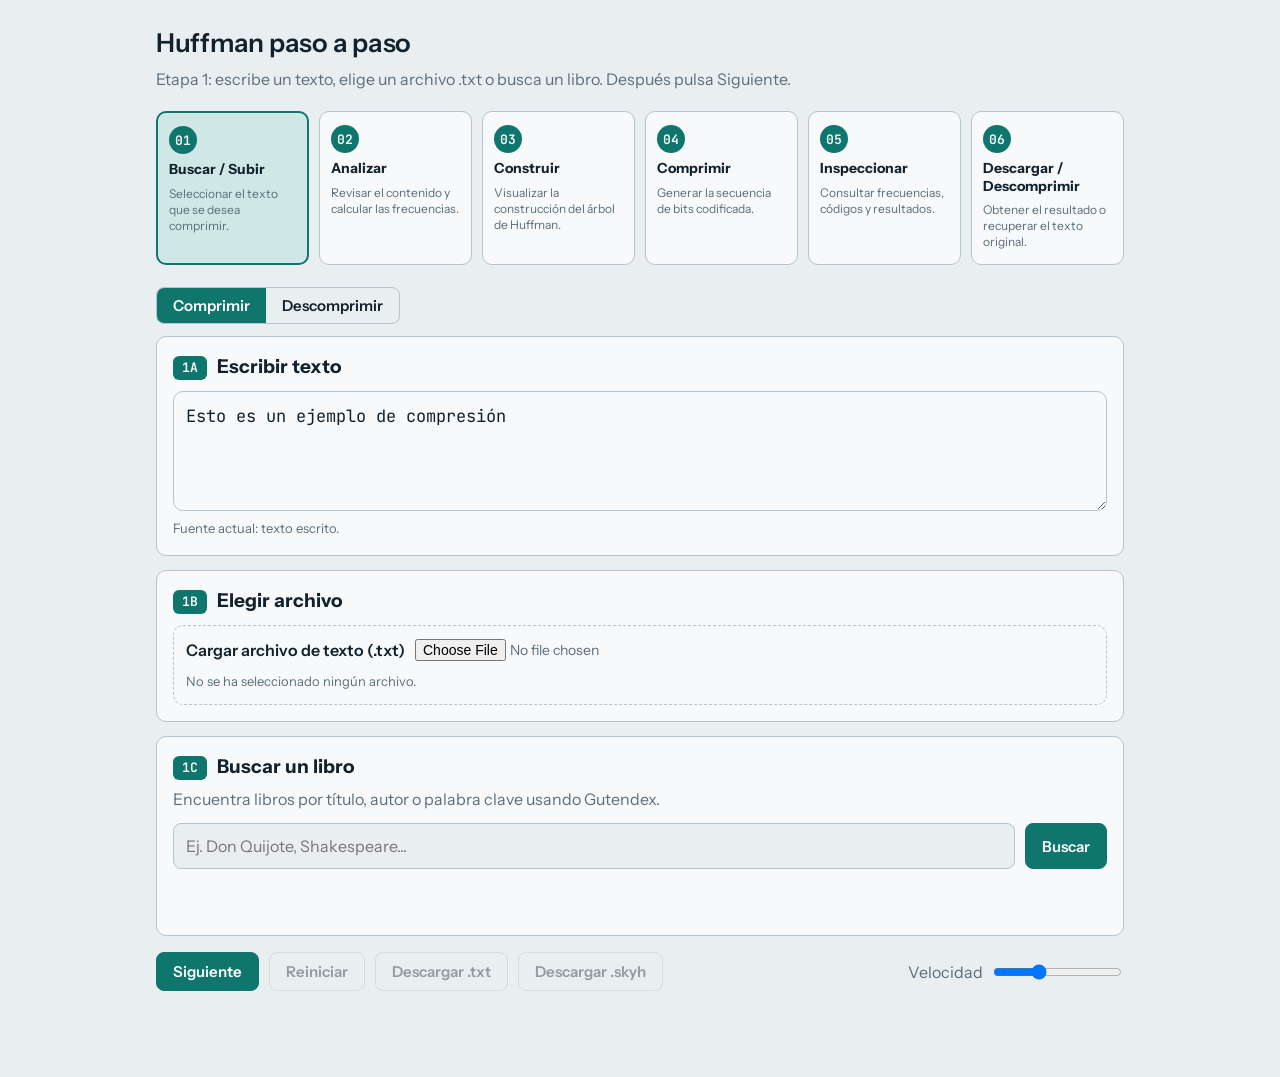
==== commit 8958c776: "Merge main into feature/johan-huffman-completion" ====
--- a/huffman_visualizer.html
+++ b/huffman_visualizer.html
@@ -1,4 +1,3 @@
-
 <!DOCTYPE html>
 <html lang="es">
 <head>
@@ -33,7 +32,7 @@
 .sub{margin:0 0 20px;color:var(--mute)}
 .panel{background:var(--panel);border:1px solid var(--line);border-radius:10px;padding:14px}
 #stack{display:flex;gap:12px;align-items:flex-start;overflow-x:auto;position:relative;min-height:170px;padding:12px 4px 10px;margin-bottom:16px}
-#stack:empty::before{content:"Las cajas de frecuencia irán apareciendo aquí.";color:var(--mute);align-self:center;padding-left:8px}
+#stack:empty{display:none}
 .box{flex:none;width:68px;display:flex;flex-direction:column;align-items:center;gap:6px}
 .count{font:600 18px "JetBrains Mono",ui-monospace,monospace;height:26px;opacity:0;transition:opacity .3s}
 .counting .count{opacity:1}
@@ -47,6 +46,31 @@
 .cell.nl{color:var(--mute);font-size:14px}
 #ptr{position:absolute;left:0;top:0;width:32px;height:32px;border:2px solid var(--amber);border-radius:4px;pointer-events:none;transition:transform .2s ease}
 .fly{position:fixed;z-index:50;transform-origin:0 0;text-align:center;font:600 20px "JetBrains Mono",ui-monospace,monospace;line-height:32px;color:var(--amber);pointer-events:none}
+
+.file-picker{
+  display:flex;
+  flex-wrap:wrap;
+  align-items:center;
+  gap:10px;
+  margin:0 0 12px;
+  padding:12px;
+  border:1px dashed var(--line);
+  border-radius:10px;
+  background:var(--panel);
+}
+.file-picker label{font-weight:600;color:var(--ink)}
+.file-picker input[type="file"]{
+  max-width:100%;
+  color:var(--mute);
+  font:14px "Instrument Sans",system-ui,sans-serif;
+}
+.file-info{
+  flex-basis:100%;
+  color:var(--mute);
+  font-size:13px;
+  overflow-wrap:anywhere;
+}
+
 textarea{display:block;width:100%;min-height:120px;resize:vertical;margin-bottom:16px;padding:12px;border:1px solid var(--line);border-radius:10px;background:var(--panel);color:var(--ink);font:400 17px/1.5 "JetBrains Mono",ui-monospace,monospace}
 textarea:focus-visible,button:focus-visible,input:focus-visible{outline:3px solid var(--amber);outline-offset:2px}
 .bar{display:flex;flex-wrap:wrap;gap:10px;align-items:center}
@@ -72,6 +96,9 @@
 #row{display:flex;gap:16px;align-items:flex-start;flex-wrap:wrap}
 #row #tree{flex:1 1 420px;min-width:0}
 #out{flex:0 1 260px;min-height:96px;margin-bottom:16px;display:flex;flex-wrap:wrap;gap:6px;align-content:flex-start}
+#stats{flex:0 1 260px;margin-bottom:16px}
+#stats h3{margin:0 0 8px;font-size:16px}
+#stats p{margin:0 0 4px;font-size:14px}
 .obox{min-width:30px;height:28px;padding:0 7px;border-radius:6px;background:var(--teal-t);color:var(--ink);box-shadow:inset 0 0 0 2px var(--teal);font:600 14px "JetBrains Mono",ui-monospace,monospace;display:flex;align-items:center;justify-content:center}
 .cbox.fixed{position:fixed;z-index:60;pointer-events:none}
 .seg{display:inline-flex;margin-bottom:12px;border:1px solid var(--line);border-radius:8px;overflow:hidden}
@@ -84,14 +111,117 @@
 .workflow-number{width:28px;height:28px;display:grid;place-items:center;border-radius:50%;background:var(--teal);color:var(--on-teal);font:600 13px "JetBrains Mono",ui-monospace,monospace}
 .workflow-step strong{font-size:14px;line-height:1.25}
 .workflow-step span:last-child{font-size:12px;color:var(--mute);line-height:1.35}
-@media(max-width:760px){.workflow{grid-template-columns:repeat(3,minmax(0,1fr))}}
-@media(max-width:440px){.workflow{grid-template-columns:repeat(2,minmax(0,1fr))}}
+@media(max-width:760px){
+  .workflow{grid-template-columns:repeat(3,minmax(0,1fr))}
+}
+@media(max-width:440px){
+  .workflow{grid-template-columns:repeat(2,minmax(0,1fr))}
+}
+/* Buscador de libros Gutendex - Issue #20 */
+.book-search {
+  margin: 0 0 20px;
+  padding: 16px;
+  border: 1px solid var(--line);
+  border-radius: 10px;
+  background: var(--panel);
+}
+
+.book-search h2 {
+  margin: 0 0 6px;
+  font-size: 19px;
+}
+
+.book-search p {
+  color: var(--mute);
+  margin: 0 0 12px;
+}
+
+.book-search-form {
+  display: flex;
+  gap: 10px;
+  flex-wrap: wrap;
+}
+
+.book-search-form input {
+  flex: 1 1 220px;
+  min-width: 0;
+  padding: 10px 12px;
+  border: 1px solid var(--line);
+  border-radius: 8px;
+  background: var(--bg);
+  color: var(--ink);
+  font: inherit;
+}
+
+#book-results {
+  display: grid;
+  grid-template-columns: repeat(auto-fit, minmax(220px, 1fr));
+  gap: 10px;
+  margin-top: 14px;
+}
+
+.book-result {
+  padding: 12px;
+  border: 1px solid var(--line);
+  border-radius: 8px;
+  background: var(--bg);
+}
+
+.book-result h3 {
+  margin: 0 0 6px;
+  font-size: 16px;
+}
+
+.book-result p {
+  font-size: 13px;
+  margin: 0 0 10px;
+}
+
+.book-result.selected {
+  border: 2px solid var(--teal);
+  background: var(--teal-t);
+}
+
+.book-result button {
+  width: 100%;
+}
+
+#book-search-status {
+  margin-top: 12px;
+  min-height: 1.5em;
+  color: var(--mute);
+}
+
+#selected-book {
+  margin-top: 14px;
+  padding: 12px;
+  border-left: 4px solid var(--teal);
+  background: var(--teal-t);
+  border-radius: 6px;
+  color: var(--ink);
+}
+
+@media(max-width:440px) {
+  .book-search-form button {
+    width: 100%;
+  }
+}
+
+/* Etapa 1: tres secciones de entrada (texto, archivo, libro) */
+#inputs{display:flex;flex-direction:column;gap:14px;margin-bottom:16px}
+.input-card{padding:16px;border:1px solid var(--line);border-radius:10px;background:var(--panel)}
+.input-card h2{margin:0 0 10px;font-size:19px}
+.input-card textarea{margin-bottom:8px}
+.input-card .file-info{margin:0}
+.input-card .file-picker{margin:0}
+#inputs .book-search{margin:0}
+.tag{display:inline-grid;place-items:center;min-width:34px;height:24px;padding:0 6px;margin-right:6px;border-radius:6px;background:var(--teal);color:var(--on-teal);font:600 13px "JetBrains Mono",ui-monospace,monospace;vertical-align:middle}
 </style>
 </head>
 <body>
 <main>
   <h1>Huffman paso a paso</h1>
-  <p class="sub" id="sub">Escribe un texto y observa cómo se cuentan sus caracteres.</p>
+  <p class="sub" id="sub">Etapa 1: escribe un texto, elige un archivo .txt o busca un libro. Después pulsa Siguiente.</p>
 
   <section class="workflow" aria-label="Etapas del proceso de compresión Huffman">
     <article class="workflow-step active"><span class="workflow-number">01</span><strong>Buscar / Subir</strong><span>Seleccionar el texto que se desea comprimir.</span></article>
@@ -102,8 +232,51 @@
     <article class="workflow-step"><span class="workflow-number">06</span><strong>Descargar / Descomprimir</strong><span>Obtener el resultado o recuperar el texto original.</span></article>
   </section>
 
+  <div class="seg" role="group" aria-label="Modo"><button id="mc" aria-pressed="true">Comprimir</button><button id="md" aria-pressed="false">Descomprimir</button></div>
+
+  <!-- Etapa 1: tres fuentes de entrada, cada una en su propia sección -->
+  <div id="inputs">
+    <section class="input-card" id="sec-text" aria-labelledby="sec-text-title">
+      <h2 id="sec-text-title"><span class="tag">1A</span> <span id="sec-text-label">Escribir texto</span></h2>
+  <textarea id="text" aria-label="Texto a analizar">Esto es un ejemplo de compresión</textarea>
+      <p id="sourceInfo" class="file-info" aria-live="polite">Fuente actual: texto escrito.</p>
+    </section>
+    <section class="input-card" id="sec-file" aria-labelledby="sec-file-title">
+      <h2 id="sec-file-title"><span class="tag">1B</span> Elegir archivo</h2>
+  <div class="file-picker">
+    <label for="fileInput">Cargar archivo de texto (.txt)</label>
+    <input id="fileInput" type="file" accept=".txt,text/plain">
+    <span id="fileInfo" class="file-info" aria-live="polite">No se ha seleccionado ningún archivo.</span>
+  </div>
+    </section>
+<section class="book-search" id="sec-book" aria-labelledby="book-search-title">
+  <h2 id="book-search-title"><span class="tag">1C</span> Buscar un libro</h2>
+  <p>Encuentra libros por título, autor o palabra clave usando Gutendex.</p>
+
+  <form id="book-search-form" class="book-search-form">
+    <input
+      type="search"
+      id="book-search-input"
+      placeholder="Ej. Don Quijote, Shakespeare..."
+      aria-label="Buscar libros"
+      required
+    >
+    <button type="submit" id="book-search-button">Buscar</button>
+  </form>
+
+  <p id="book-search-status" role="status" aria-live="polite"></p>
+
+  <div id="book-results" aria-label="Resultados de búsqueda"></div>
+
+  <div id="selected-book" hidden aria-live="polite">
+    <strong>Libro seleccionado:</strong>
+    <p id="selected-book-info"></p>
+  </div>
+</section>
+  </div>
+
+  <!-- Etapa 2: las cajas de frecuencia aparecen al pulsar Siguiente -->
   <div id="stack" class="panel" aria-label="Cajas de frecuencia"></div>
-
   <div id="row">
     <div id="tree" class="panel" hidden aria-label="Nodos y árbol de Huffman">
       <div id="tin"><svg id="arrows" width="0" height="0"><defs><marker id="ah" viewBox="0 0 10 10" refX="9" refY="5" markerWidth="7" markerHeight="7" orient="auto"><path d="M0 0L10 5L0 10z"/></marker></defs></svg></div>
@@ -111,9 +284,6 @@
     <div id="out" class="panel" hidden aria-label="Texto codificado"></div>
     <div id="stats" class="panel" hidden aria-label="Estadísticas de compresión"></div>
   </div>
-
-  <div class="seg" role="group" aria-label="Modo"><button id="mc" aria-pressed="true">Comprimir</button><button id="md" aria-pressed="false">Descomprimir</button></div>
-  <textarea id="text" aria-label="Texto a analizar">Esto es un ejemplo de compresión</textarea>
   <div id="view" class="panel" hidden></div>
 
   <div class="bar">
@@ -127,13 +297,21 @@
   <p id="status" aria-live="polite"></p>
 </main>
 
+<!-- Biblioteca del formato binario .skyh: debe cargarse antes de instanciar HuffmanViz -->
+<script src="skyh.js"></script>
 <script>
 const CANCEL = Symbol("cancel");
+// Por encima de este número de caracteres no se anima el conteo uno por uno (p. ej. un libro completo).
+const MAX_ANIM = 1500;
 const label = c => c === " " ? "␣" : c === "\n" ? "↵" : c === "\t" ? "⇥" : c;
 
 class HuffmanViz {
-  #text; #view; #stack; #status; #start; #next; #reset; #speed;
+  #text; #view; #stack; #status; #start; #next; #reset; #speed; #fileInput; #fileInfo;
   #downloadTxt; #downloadSkyh;
+  #inputs; #sourceInfo; #secFile; #secBook; #secTextLabel; #steps; #loading = false;
+  #fileBytes = new Uint8Array(); #fileName = "";
+  // Texto completo de la última compresión (para estadísticas y descargas) y su origen.
+  #allChars = []; #srcBytes = new Uint8Array(); #srcName = "texto.txt";
   #ptr = null; #cells = []; #boxes = new Map(); #token = 0;
   #tree; #tin; #arrows; #out; #stats; #mc; #md; #sub; #mode = "c"; #busy = false; #dActive = false; #ctext = ""; #chars = []; #codes = new Map(); #nodes = []; #queue = []; #stage = 0;
 
@@ -144,8 +322,20 @@
     this.#reset = g("reset"); this.#speed = g("speed");
     this.#downloadTxt = g("downloadTxt");
     this.#downloadSkyh = g("downloadSkyh");
-    this.#tree = g("tree"); this.#tin = g("tin"); this.#arrows = g("arrows");
-    this.#out = g("out"); this.#stats = g("stats");
+    this.#fileInput = g("fileInput"); this.#fileInfo = g("fileInfo");
+    this.#fileInput.addEventListener("change", () => this.#loadFile());
+    this.#inputs = g("inputs"); this.#sourceInfo = g("sourceInfo");
+    this.#secFile = g("sec-file"); this.#secBook = g("sec-book"); this.#secTextLabel = g("sec-text-label");
+    this.#steps = [...document.querySelectorAll(".workflow-step")];
+    // Si el usuario escribe a mano, la fuente vuelve a ser el texto escrito.
+    this.#text.addEventListener("input", () => {
+      this.#fileName = "";
+      if (this.#mode === "c") this.#sourceInfo.textContent = "Fuente actual: texto escrito.";
+    });
+    // El buscador de libros avisa mientras descarga el texto para bloquear Siguiente.
+    document.addEventListener("source-loading", e => { this.#loading = e.detail; this.#sync(); });
+    this.#tree = g("tree"); this.#tin = g("tin"); this.#arrows = g("arrows"); this.#out = g("out");
+    this.#stats = g("stats");
     this.#mc = g("mc"); this.#md = g("md"); this.#sub = g("sub");
     this.#mc.onclick = () => this.#setMode("c");
     this.#md.onclick = () => this.#setMode("d");
@@ -157,6 +347,45 @@
     this.#sync();
   }
 
+  async #loadFile() {
+    const file = this.#fileInput.files?.[0];
+    if (!file) return;
+
+    if (!file.name.toLowerCase().endsWith(".txt")) {
+      this.#fileInfo.textContent = "Selecciona un archivo con extensión .txt.";
+      this.#status.textContent = "Formato no válido. Solo se permiten archivos .txt.";
+      this.#fileInput.value = "";
+      return;
+    }
+
+    try {
+      // Se leen los bytes originales del archivo y se conservan en un Uint8Array.
+      this.#fileBytes = new Uint8Array(await file.arrayBuffer());
+
+      // La visualización actual trabaja con texto; por eso decodificamos los bytes UTF-8.
+      const content = new TextDecoder("utf-8", { fatal: true }).decode(this.#fileBytes);
+
+      this.#restore();
+      this.#text.value = content; // el cuadro de texto se reemplaza por el contenido del archivo
+      this.#ctext = content;
+      this.#fileName = file.name;
+      this.#fileInfo.textContent =
+        `${file.name} · ${this.#fileBytes.length.toLocaleString("es-MX")} bytes`;
+      this.#sourceInfo.textContent = `Fuente actual: archivo ${file.name}.`;
+      this.#status.textContent =
+        `Archivo cargado correctamente: ${this.#fileBytes.length} bytes leídos en un Uint8Array. Pulsa Siguiente para analizar el texto.`;
+      this.#inputs.hidden = false;
+      this.#view.hidden = true;
+    } catch (error) {
+      this.#fileBytes = new Uint8Array();
+      this.#fileName = "";
+      this.#fileInput.value = "";
+      this.#fileInfo.textContent = "No se pudo leer el archivo como texto UTF-8.";
+      this.#status.textContent =
+        "Error al cargar el archivo. Verifica que sea un .txt codificado en UTF-8.";
+    }
+  }
+
   get #step() { return 1200 / Number(this.#speed.value); }
 
   #sleep(ms, t) {
@@ -164,7 +393,7 @@
   }
 
   #build(chars) {
-    this.#text.hidden = true;
+    this.#inputs.hidden = true;
     this.#view.hidden = false;
     this.#view.innerHTML = "";
     this.#stack.innerHTML = "";
@@ -214,20 +443,32 @@
 
   async #run() {
     if (this.#mode === "d") return this.#runDecomp();
-    const chars = [...this.#text.value];
-    if (!chars.length) {
+    const all = [...this.#text.value];
+    if (!all.length) {
       this.#status.textContent = "Escribe un texto para empezar.";
       this.#text.focus();
       return;
     }
+    // Se conserva el texto completo y sus bytes originales para las estadísticas y las descargas.
+    this.#allChars = all;
+    this.#srcName = this.#fileName || "texto.txt";
+    this.#srcBytes = this.#fileName && this.#fileBytes.length
+      ? this.#fileBytes
+      : new TextEncoder().encode(all.join(""));
+    const big = all.length > MAX_ANIM;
+    const chars = big ? all.slice(0, MAX_ANIM) : all;
     const t = ++this.#token;
     this.#build(chars);
     this.#next.disabled = true;
     this.#busy = true;
     this.#sync();
     try {
-      await this.#countPhase(chars, t);
-      await this.#clearPhase(t);
+      if (big) {
+        await this.#fastCount(all, t);
+      } else {
+        await this.#countPhase(chars, t);
+        await this.#clearPhase(t);
+      }
     } catch (e) {
       if (e !== CANCEL) throw e;
     } finally {
@@ -277,6 +518,25 @@
     }
   }
 
+  // Textos largos (libros): se cuentan todos los caracteres de golpe, sin animar cada uno.
+  async #fastCount(all, t) {
+    this.#status.textContent = `Etapa 2: contando ${all.length.toLocaleString("es-MX")} caracteres…`;
+    await this.#sleep(this.#step * 0.5, t);
+    const freq = new Map();
+    for (const ch of all) freq.set(ch, (freq.get(ch) || 0) + 1);
+    for (const [ch, n] of freq) {
+      const box = this.#newBox(ch);
+      box.n = n;
+      box.count.textContent = n;
+    }
+    this.#stack.classList.add("counting");
+    this.#status.textContent =
+      `Listo: ${freq.size} caracteres distintos en ${all.length.toLocaleString("es-MX")} en total. ` +
+      `Texto largo: las frecuencias son de todo el texto, pero la codificación (etapa 6) se animará solo con los primeros ${MAX_ANIM} caracteres. Pulsa Siguiente para continuar.`;
+    this.#stage = 2;
+    this.#next.disabled = false;
+  }
+
   async #clearPhase(t) {
     this.#status.textContent = "Etapa 2: contando las apariciones de cada carácter";
     this.#stack.classList.add("counting");
@@ -417,8 +677,13 @@
     }
     this.#status.textContent = `Árbol de Huffman completo: la raíz suma ${q[0].w}.`;
   }
-    #showStats(bits) {
-    const original = this.#chars.length * 8;
+
+  // Estadísticas de compresión calculadas sobre el texto completo (no solo la parte animada).
+  #showStats() {
+    const total = this.#allChars.length;
+    let bits = 0;
+    for (const ch of this.#allChars) bits += this.#codes.get(ch)?.code.length ?? 0;
+    const original = total * 8;
     const saved = original - bits;
     const percentage = original > 0
       ? ((saved / original) * 100).toFixed(2)
@@ -427,28 +692,43 @@
     this.#stats.hidden = false;
     this.#stats.innerHTML = `
       <h3>Estadísticas de compresión</h3>
-      <p>Caracteres originales: <strong>${this.#chars.length}</strong></p>
-      <p>Tamaño original: <strong>${original} bits</strong></p>
-      <p>Tamaño comprimido: <strong>${bits} bits</strong></p>
+      <p>Caracteres originales: <strong>${total.toLocaleString("es-MX")}</strong></p>
+      <p>Tamaño original: <strong>${original.toLocaleString("es-MX")} bits</strong></p>
+      <p>Tamaño comprimido: <strong>${bits.toLocaleString("es-MX")} bits</strong></p>
       <p>Reducción de tamaño: <strong>${percentage}%</strong></p>
-      <p>Bits ahorrados: <strong>${saved}</strong></p>
+      <p>Bits ahorrados: <strong>${saved.toLocaleString("es-MX")}</strong></p>
     `;
   }
 
   #sync() {
     const lock = this.#busy || (this.#stage > 0 && this.#stage < 6), d = this.#mode === "d";
     this.#mc.disabled = lock; this.#md.disabled = lock;
+    this.#fileInput.disabled = lock || d;
+    this.#start.hidden = !d; // en modo comprimir se avanza solo con Siguiente
     this.#start.disabled = this.#busy || (!d && this.#stage > 0 && this.#stage < 6);
     this.#reset.disabled = !(this.#busy || (d ? this.#dActive : this.#stage > 0));
+    this.#secFile.hidden = d; this.#secBook.hidden = d;
     if (d) this.#next.disabled = true;
-
+    else if (!this.#busy && this.#stage === 0) this.#next.disabled = this.#loading;
+    // Resalta la etapa del flujo en la que estamos.
+    const s = this.#stage;
+    const step = this.#busy && s === 0 ? 2 : s === 0 ? 1 : s <= 2 ? 2 : s <= 5 ? 3 : 4;
+    this.#steps.forEach((el, i) => el.classList.toggle("active", i === step - 1));
+
+    // Las descargas solo se habilitan cuando la compresión terminó (etapa 6) y no hay animación en curso.
     const canDownload = !this.#busy && !d && this.#stage === 6;
     this.#downloadTxt.disabled = !canDownload;
     this.#downloadSkyh.disabled = !canDownload;
   }
 
+  // Bits de la parte animada (los que se ven en pantalla); se usan al pasar a "Descomprimir".
   #getEncodedBits() {
     return this.#chars.map(ch => this.#codes.get(ch)?.code ?? "").join("");
+  }
+
+  // Bits de todo el texto comprimido; se usan en la descarga .txt.
+  #getFullBits() {
+    return this.#allChars.map(ch => this.#codes.get(ch)?.code ?? "").join("");
   }
 
   #downloadFile(content, filename, type) {
@@ -465,44 +745,30 @@
 
   #downloadText() {
     if (this.#stage !== 6 || this.#mode !== "c" || this.#busy) return;
-    const bits = this.#getEncodedBits();
     this.#downloadFile(
-      bits,
+      this.#getFullBits(),
       "texto_comprimido.txt",
       "text/plain;charset=utf-8"
     );
     this.#status.textContent = "Archivo TXT descargado correctamente.";
   }
 
-  #downloadSkyhFile() {
+  // Genera un archivo binario .skyh válido con Skyh.escribirArchivo() (skyh.js).
+  async #downloadSkyhFile() {
     if (this.#stage !== 6 || this.#mode !== "c" || this.#busy) return;
-
-    const bits = this.#getEncodedBits();
-
-    const data = {
-      format: "SKYH",
-      version: 1,
-      algorithm: "Huffman",
-      originalLength: this.#chars.length,
-      bitLength: bits.length,
-      bits,
-      frequencies: [...this.#boxes.entries()].map(([character, box]) => ({
-        character,
-        frequency: box.n
-      })),
-      codes: [...this.#codes.entries()].map(([character, data]) => ({
-        character,
-        code: data.code
-      }))
-    };
-
-    this.#downloadFile(
-      JSON.stringify(data, null, 2),
-      "texto_comprimido.skyh",
-      "application/json;charset=utf-8"
-    );
-
-    this.#status.textContent = "Archivo SKYH descargado correctamente.";
+    if (typeof Skyh === "undefined") {
+      this.#status.textContent = "No se pudo cargar skyh.js. Colócalo en la misma carpeta que el HTML.";
+      return;
+    }
+    try {
+      const { archivo, info } = await Skyh.escribirArchivo(this.#srcBytes, this.#srcName);
+      Skyh.descargar(archivo, Skyh.nombreSkyh(this.#srcName));
+      this.#status.textContent =
+        `Archivo SKYH descargado correctamente: ${info.metricas.textoOriginal} → ${info.metricas.textoComprimido}.`;
+    } catch (error) {
+      console.error("Error al generar el archivo .skyh:", error);
+      this.#status.textContent = "No se pudo generar el archivo .skyh: " + (error.message || error);
+    }
   }
 
   #cleanD() {
@@ -518,8 +784,10 @@
     this.#mc.setAttribute("aria-pressed", m === "c");
     this.#md.setAttribute("aria-pressed", m === "d");
     this.#view.hidden = true;
-    this.#text.hidden = false;
+    this.#inputs.hidden = false;
     this.#next.disabled = true;
+    this.#secTextLabel.textContent = m === "d" ? "Secuencia binaria" : "Escribir texto";
+    this.#sourceInfo.hidden = m === "d";
     if (m === "d") {
       this.#ctext = this.#text.value;
       const ready = this.#stage === 6;
@@ -532,7 +800,7 @@
       this.#text.value = this.#ctext;
       this.#text.placeholder = "";
       this.#text.setAttribute("aria-label", "Texto a analizar");
-      this.#sub.textContent = "Escribe un texto y observa cómo se cuentan sus caracteres.";
+      this.#sub.textContent = "Etapa 1: escribe un texto, elige un archivo .txt o busca un libro. Después pulsa Siguiente.";
       this.#status.textContent = "";
     }
     this.#sync();
@@ -546,7 +814,7 @@
     const bits = [...raw], t = ++this.#token;
     this.#cleanD();
     this.#dActive = true; this.#busy = true;
-    this.#text.hidden = true; this.#view.hidden = false;
+    this.#inputs.hidden = true; this.#view.hidden = false;
     this.#view.innerHTML = ""; this.#out.innerHTML = ""; this.#view.scrollTop = 0;
     this.#cells = bits.map(b => {
       const s = document.createElement("span");
@@ -573,7 +841,7 @@
     this.#cleanD();
     this.#out.innerHTML = "";
     this.#view.hidden = true;
-    this.#text.hidden = false;
+    this.#inputs.hidden = false;
     this.#status.textContent = "";
     this.#sync();
   }
@@ -704,7 +972,7 @@
       bits += code.length;
     }
     this.#status.textContent = `Texto codificado: ${bits} bits en lugar de ${n * 8} (8 bits por carácter).`;
-    this.#showStats(bits);
+    this.#showStats();
   }
 
   async #codePhase(t) {
@@ -763,6 +1031,7 @@
   }
 
   async #advance() {
+    if (this.#stage === 0) return this.#run(); // Etapa 1 → 2: analizar y mostrar las cajas de frecuencia
     const t = this.#token;
     this.#next.disabled = true;
     this.#busy = true;
@@ -805,7 +1074,7 @@
     this.#cells = [];
     this.#clearTree();
     this.#view.hidden = true;
-    this.#text.hidden = false;
+    this.#inputs.hidden = false;
     this.#start.disabled = false;
     this.#next.disabled = true;
     this.#reset.disabled = true;
@@ -816,5 +1085,170 @@
 
 new HuffmanViz();
 </script>
+  <script>
+// ========================================
+// BUSCADOR DE LIBROS GUTENDEX - ISSUE #20
+// ========================================
+
+const bookSearchForm = document.getElementById("book-search-form");
+const bookSearchInput = document.getElementById("book-search-input");
+const bookSearchStatus = document.getElementById("book-search-status");
+const bookResults = document.getElementById("book-results");
+const selectedBook = document.getElementById("selected-book");
+const selectedBookInfo = document.getElementById("selected-book-info");
+
+// Guardar el libro seleccionado para futuras funciones
+window.libroGutendexSeleccionado = null;
+
+// Buscar libros en Gutendex
+bookSearchForm.addEventListener("submit", async (event) => {
+  event.preventDefault();
+
+  const query = bookSearchInput.value.trim();
+
+  if (!query) {
+    bookSearchStatus.textContent = "Escribe un título, autor o palabra clave.";
+    return;
+  }
+
+  bookResults.replaceChildren();
+  selectedBook.hidden = true;
+
+  bookSearchStatus.textContent = "Buscando libros...";
+  const searchButton = document.getElementById("book-search-button");
+  searchButton.disabled = true;
+
+  try {
+    const url = new URL("https://gutendex.com/books/");
+    url.searchParams.set("search", query);
+
+    const response = await fetch(url);
+
+    if (!response.ok) {
+      throw new Error("No se pudo consultar Gutendex.");
+    }
+
+    const data = await response.json();
+
+    if (!data.results || data.results.length === 0) {
+      bookSearchStatus.textContent = "No se encontraron libros. Intenta otra búsqueda.";
+      return;
+    }
+
+    const books = data.results.slice(0, 10);
+
+    bookSearchStatus.textContent =
+      `Se encontraron ${data.count} resultados. Mostrando ${books.length}.`;
+
+    books.forEach((book) => {
+      const card = document.createElement("article");
+      card.className = "book-result";
+
+      const title = document.createElement("h3");
+      title.textContent = book.title;
+
+      const authors = document.createElement("p");
+      authors.textContent = book.authors.length
+        ? "Autor: " + book.authors.map(author => author.name).join(", ")
+        : "Autor desconocido";
+
+      const button = document.createElement("button");
+      button.type = "button";
+      button.className = "ghost";
+      button.textContent = "Seleccionar libro";
+
+      button.addEventListener("click", () => {
+        // Guardar los datos del libro seleccionado
+        window.libroGutendexSeleccionado = book;
+
+        // Actualizar la interfaz
+        document.querySelectorAll(".book-result").forEach((item) => {
+          item.classList.remove("selected");
+          const itemButton = item.querySelector("button");
+          itemButton.textContent = "Seleccionar libro";
+        });
+
+        card.classList.add("selected");
+        button.textContent = "Libro seleccionado";
+
+        selectedBookInfo.textContent =
+          `${book.title} — ${authors.textContent}`;
+
+        selectedBook.hidden = false;
+
+        bookSearchStatus.textContent = "Libro seleccionado correctamente.";
+        loadBookText(book);
+      });
+
+      card.append(title, authors, button);
+      bookResults.append(card);
+    });
+
+  } catch (error) {
+    console.error("Error al buscar libros:", error);
+    bookSearchStatus.textContent =
+      "Ocurrió un error al consultar Gutendex. Intenta nuevamente.";
+  } finally {
+    searchButton.disabled = false;
+  }
+});
+
+// ----------------------------------------------------------
+// Al seleccionar un libro se descarga su texto y reemplaza el contenido del cuadro de texto (sección 1A)
+// ----------------------------------------------------------
+const textArea = document.getElementById("text");
+const sourceInfo = document.getElementById("sourceInfo");
+let bookLoadId = 0;
+
+function bookTextUrl(book) {
+  const formats = book.formats || {};
+  const key = Object.keys(formats).find(k => k.startsWith("text/plain"));
+  return key ? formats[key] : null;
+}
+
+// Gutenberg no envía cabeceras CORS: primero se intenta directo y luego mediante un proxy CORS.
+async function fetchBookText(book) {
+  const urls = [bookTextUrl(book), `https://gutenberg.pglaf.org/cache/epub/${book.id}/pg${book.id}.txt`]
+    .filter(Boolean);
+  const attempts = [...urls, ...urls.map(u => `https://proxy.cors.dev/${u}`)];
+  let lastError = new Error("Este libro no tiene una versión de texto disponible.");
+  for (const url of attempts) {
+    try {
+      const response = await fetch(url, { credentials: "omit" });
+      if (!response.ok) throw new Error(`HTTP ${response.status}`);
+      const text = await response.text();
+      if (text.trim()) return text;
+    } catch (error) {
+      lastError = error;
+    }
+  }
+  throw lastError;
+}
+
+async function loadBookText(book) {
+  const id = ++bookLoadId;
+  document.dispatchEvent(new CustomEvent("source-loading", { detail: true }));
+  bookSearchStatus.textContent = "Descargando el texto del libro...";
+  try {
+    const text = await fetchBookText(book);
+    if (id !== bookLoadId) return; // se eligió otro libro mientras tanto
+    textArea.value = text;
+    textArea.dispatchEvent(new Event("input", { bubbles: true }));
+    sourceInfo.textContent =
+      `Fuente actual: libro «${book.title}» (${text.length.toLocaleString("es-MX")} caracteres).`;
+    bookSearchStatus.textContent =
+      "Libro seleccionado: el cuadro de texto ahora contiene su contenido. Pulsa Siguiente.";
+  } catch (error) {
+    if (id !== bookLoadId) return;
+    console.error("Error al descargar el libro:", error);
+    bookSearchStatus.textContent =
+      "No se pudo descargar el texto de este libro (conexión o CORS). Prueba con otro.";
+  } finally {
+    if (id === bookLoadId) {
+      document.dispatchEvent(new CustomEvent("source-loading", { detail: false }));
+    }
+  }
+}
+</script>
 </body>
-</html>
+</html>
